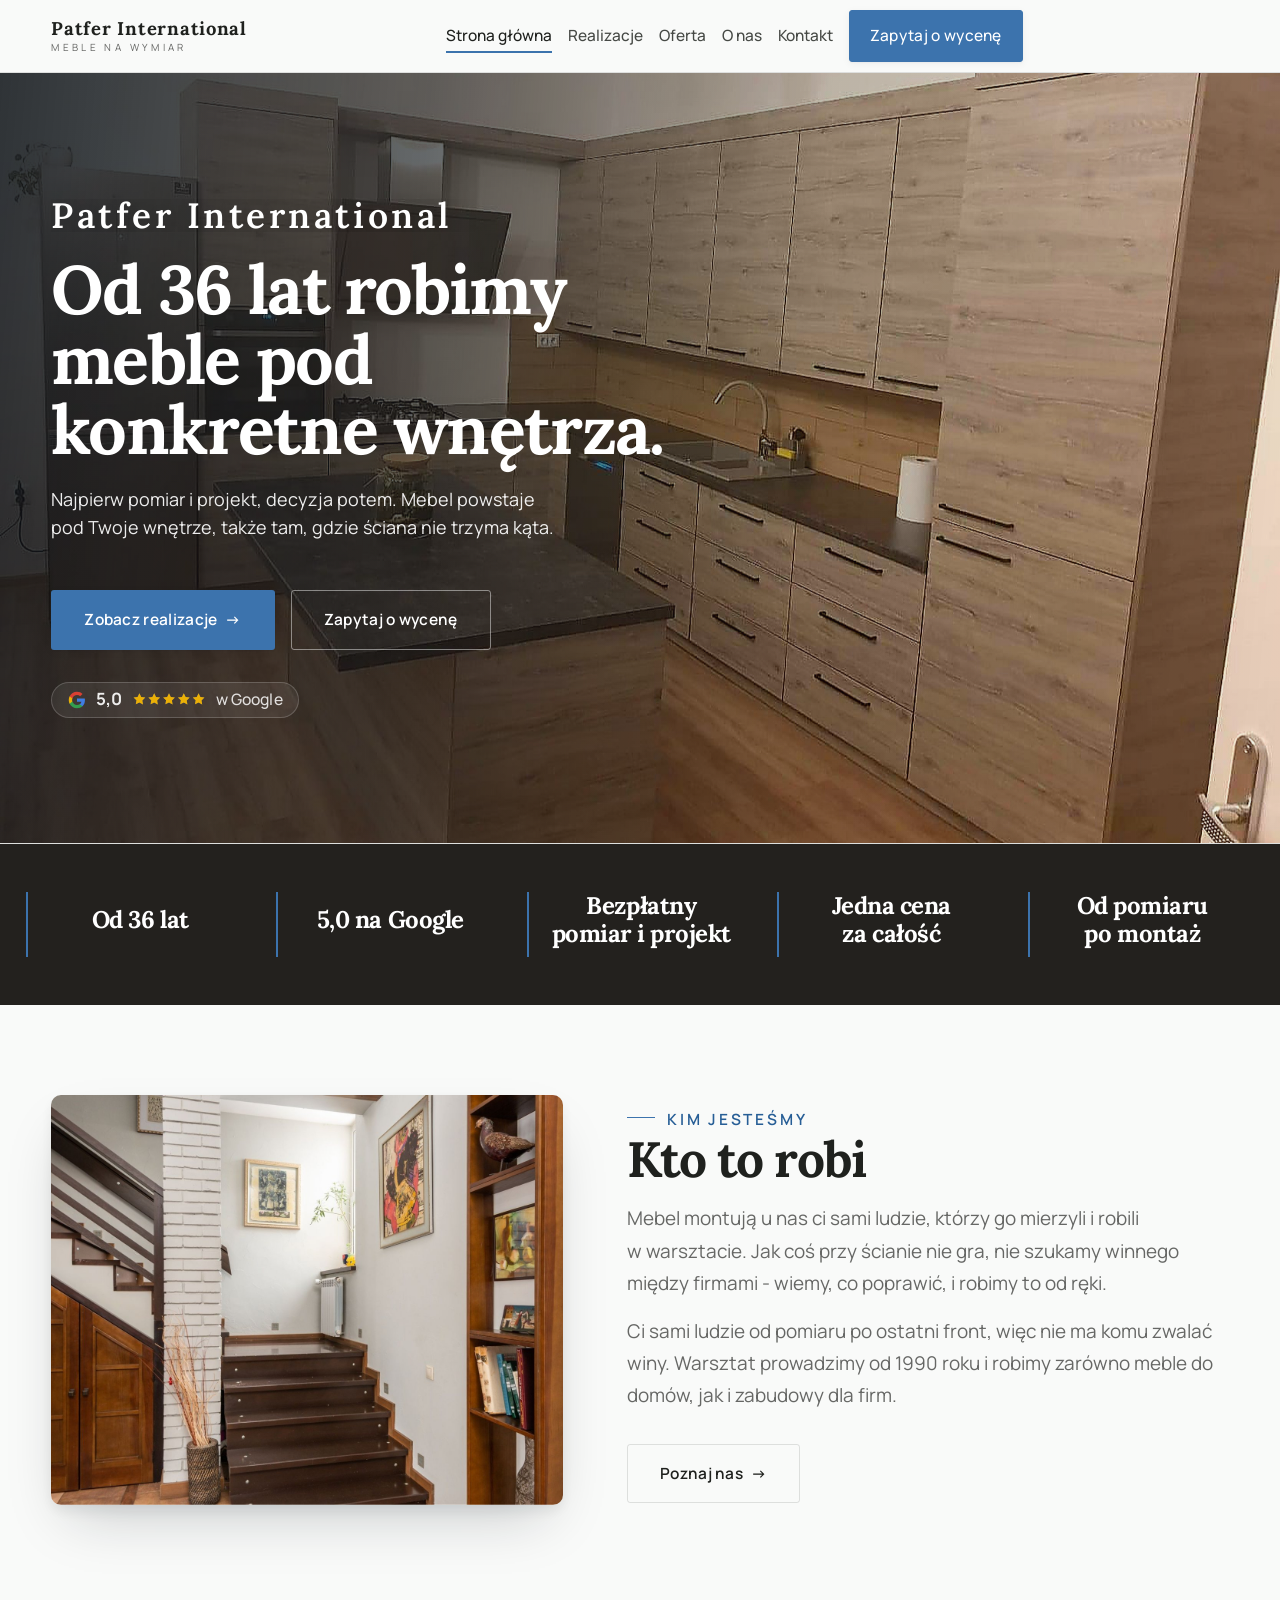
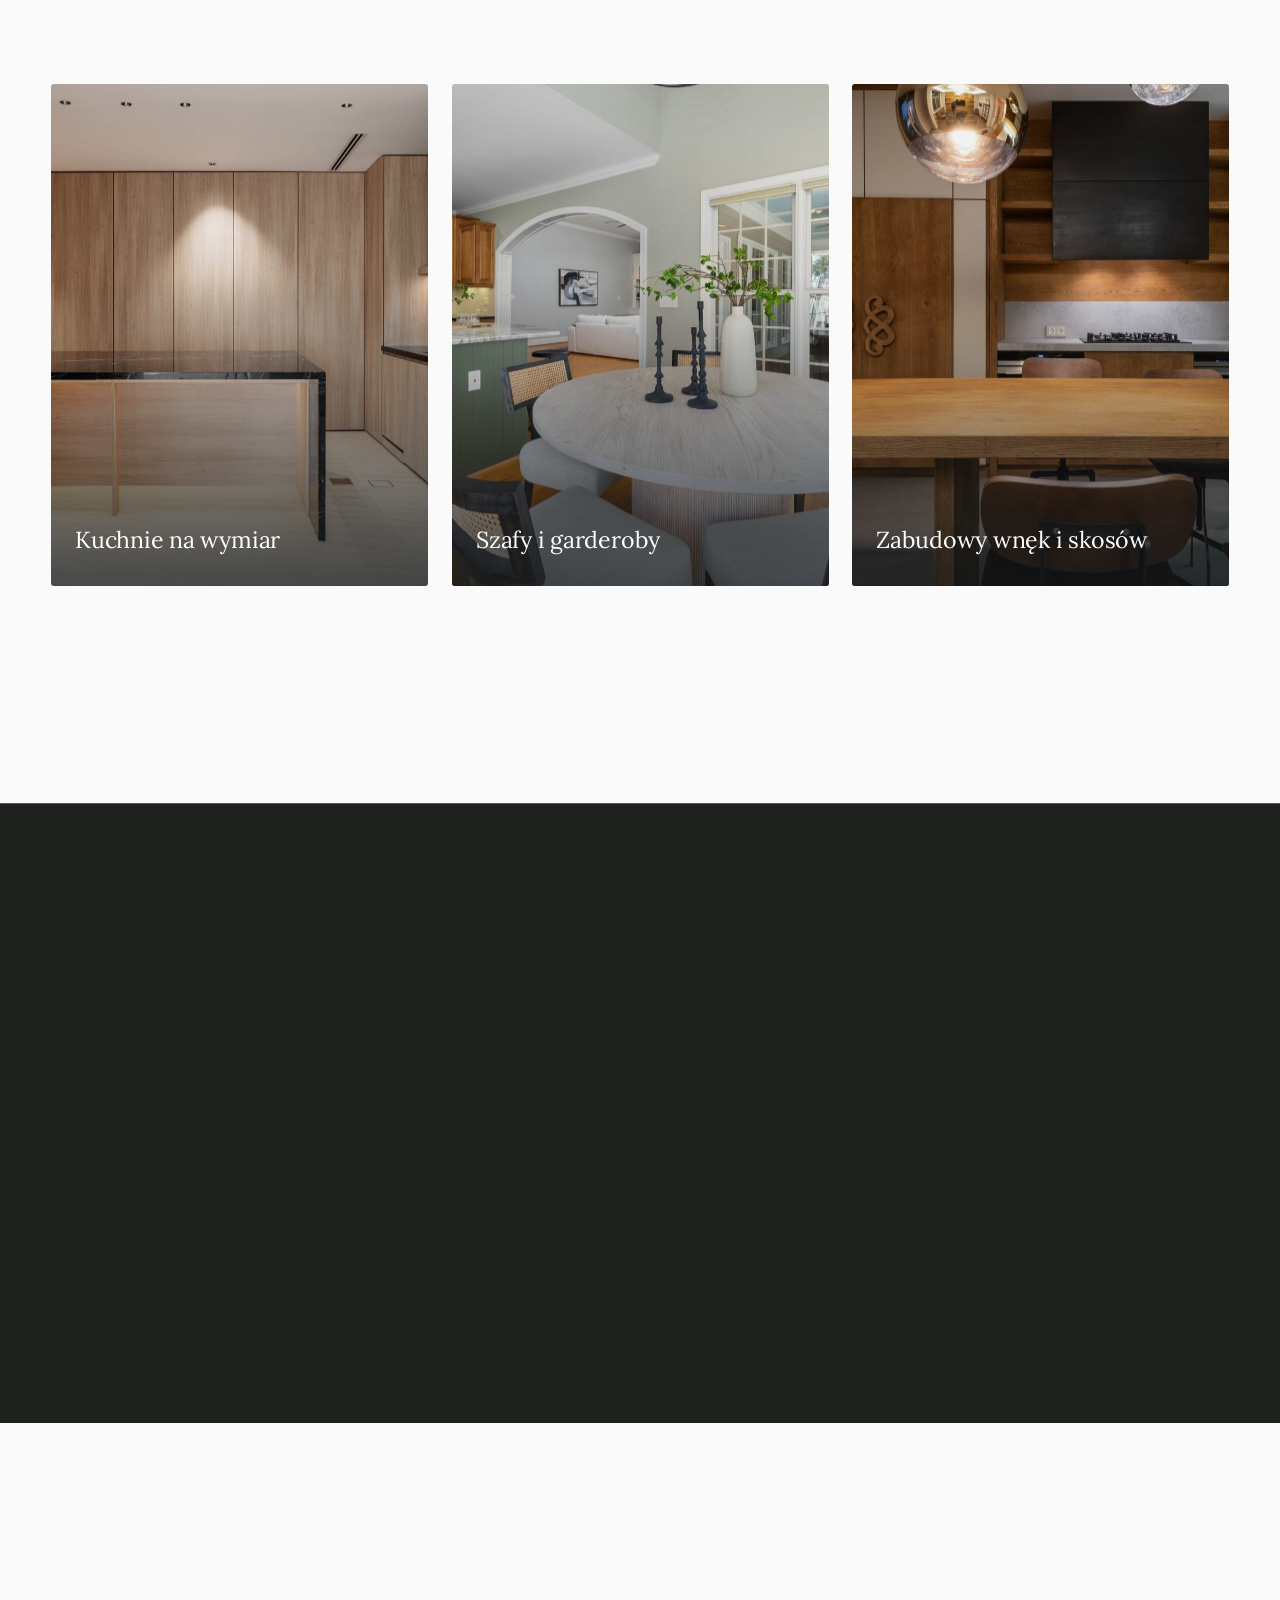
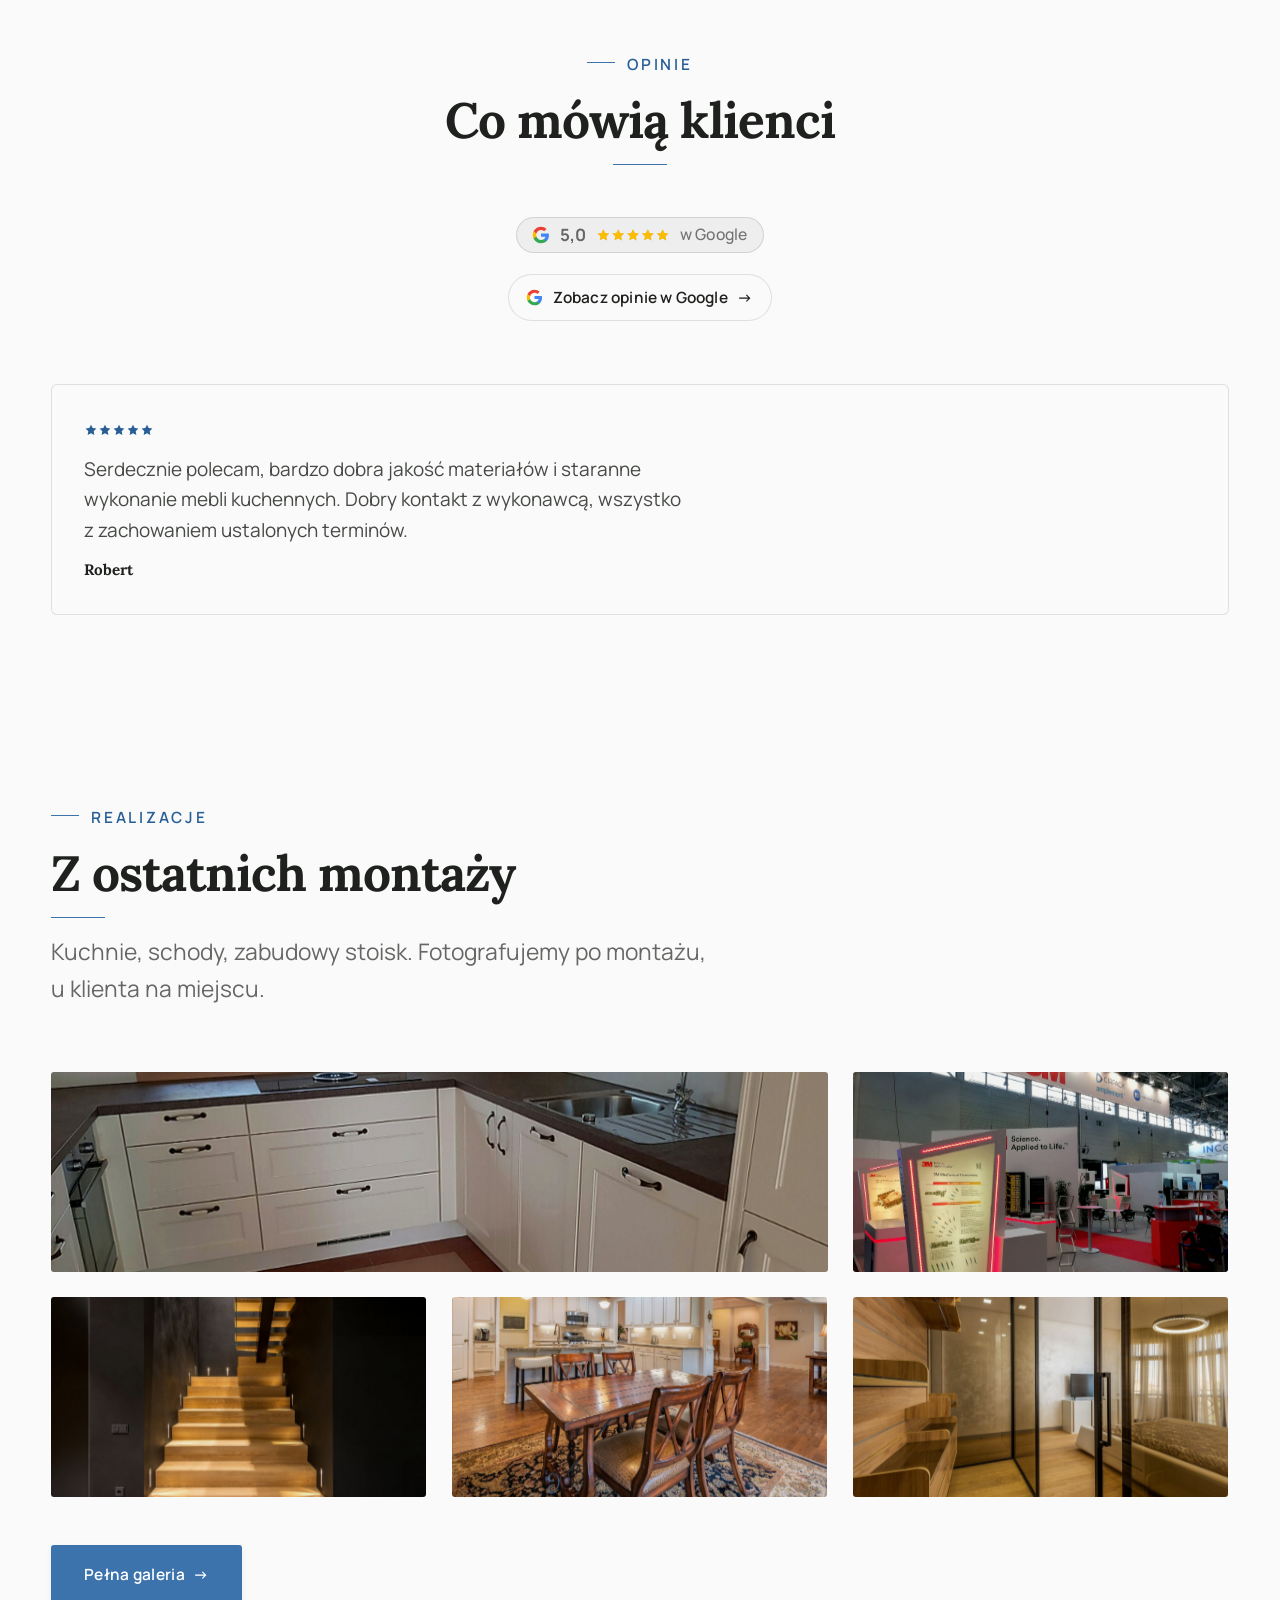
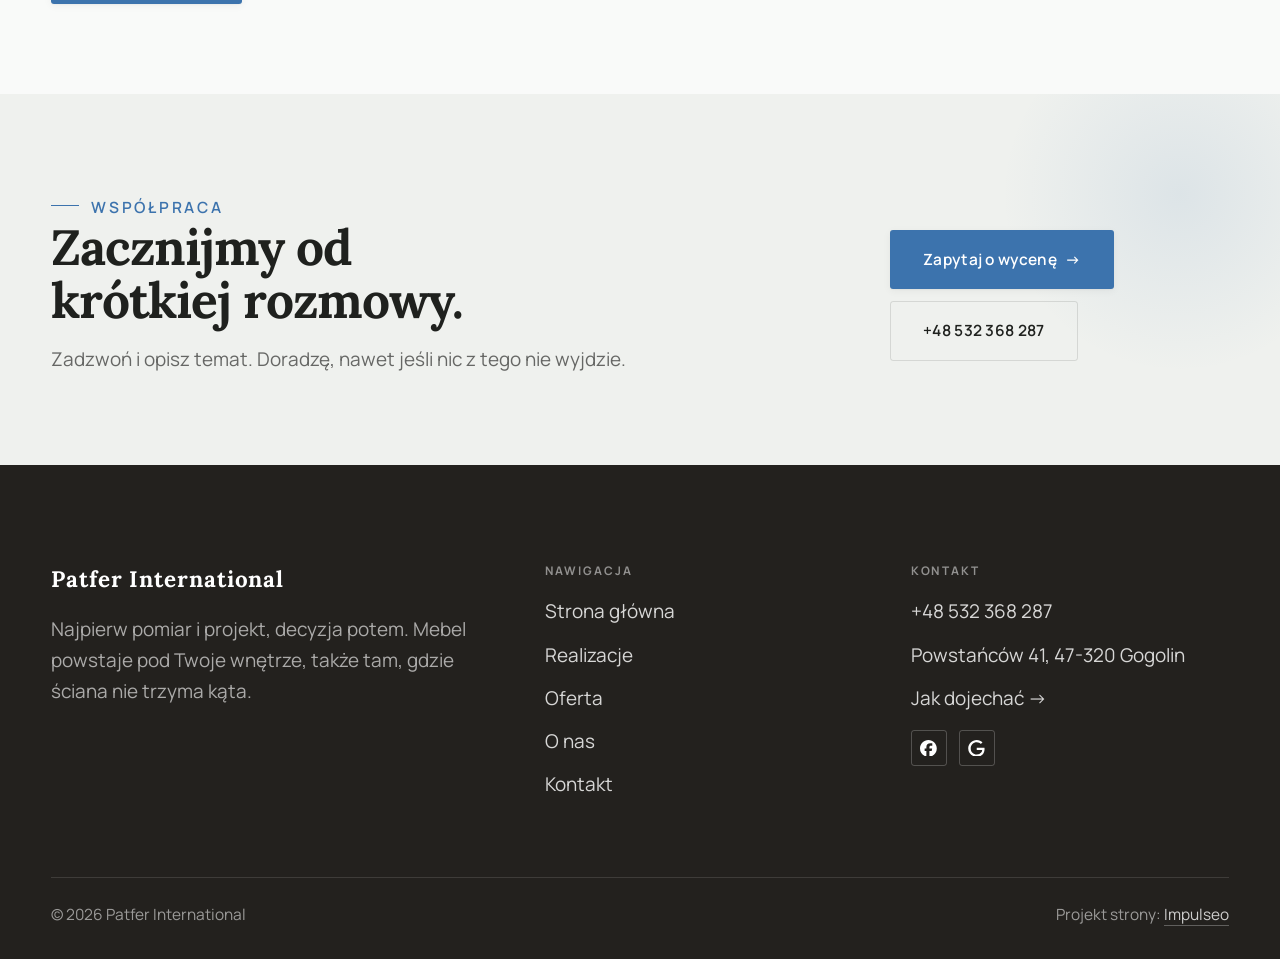
==== index.html @ 22e104a2 "Strona demo: patfer-international-ferdinand-gabrisch" ====
<!DOCTYPE html>
<html lang="pl">
<head>
<meta charset="UTF-8">
<meta name="viewport" content="width=device-width, initial-scale=1.0">
<title>Patfer International - meble na wymiar, kuchnie i szafy</title>
<meta name="description" content="Meble na wymiar w Gogolinie: kuchnie, szafy i zabudowy pod Twoje wnętrze. Bezpłatny pomiar i projekt, jedna cena, montaż z gwarancją. Zadzwoń: +48 532 368 287.">
<link rel="canonical" href="https://kris20032.github.io/patfer-international-ferdinand-gabrisch/">
<meta name="robots" content="noindex, nofollow">
<meta property="og:type" content="website">
<meta property="og:locale" content="pl_PL">
<meta property="og:site_name" content="Patfer International">
<meta property="og:title" content="Patfer International - meble na wymiar, kuchnie i szafy">
<meta property="og:description" content="Meble na wymiar w Gogolinie: kuchnie, szafy i zabudowy pod Twoje wnętrze. Bezpłatny pomiar i projekt, jedna cena, montaż z gwarancją. Zadzwoń: +48 532 368 287.">
<meta property="og:url" content="https://kris20032.github.io/patfer-international-ferdinand-gabrisch/">
<meta property="og:image" content="https://kris20032.github.io/patfer-international-ferdinand-gabrisch/img/og.jpg">
<meta property="og:image:width" content="1200">
<meta property="og:image:height" content="630">
<meta name="twitter:card" content="summary_large_image">
<script type="application/ld+json">{"@context": "https://schema.org", "@type": "HomeAndConstructionBusiness", "name": "Patfer International", "url": "https://kris20032.github.io/patfer-international-ferdinand-gabrisch/", "telephone": "+48532368287", "image": "https://kris20032.github.io/patfer-international-ferdinand-gabrisch/img/og.jpg", "areaServed": "Gogolin", "sameAs": ["https://www.facebook.com/people/Patfer-International/100067556839545/", "https://maps.google.com/?cid=12722104145994869682"]}</script>
<link rel="preconnect" href="https://fonts.googleapis.com">
<link rel="preconnect" href="https://fonts.gstatic.com" crossorigin>
<link href="https://fonts.googleapis.com/css2?family=Lora:wght@500;600;700&family=Manrope:wght@400;500;600&display=swap" rel="stylesheet">
<link rel="stylesheet" href="assets/styles.css?v=0adf2857">
</head>
<body>

<header class="nav">
  <div class="wrap nav-inner">
    <a class="brand" href="index.html"><span class="name">Patfer International</span><span class="sub">Meble na wymiar</span></a>
    <nav class="nav-links">
      <a href="index.html" class="active" aria-current="page">Strona główna</a>
      <a href="realizacje.html">Realizacje</a>
      <a href="oferta.html">Oferta</a>
      <a href="o-nas.html">O nas</a>
      <a href="kontakt.html">Kontakt</a>
      <a href="kontakt.html" class="btn btn-accent">Zapytaj o wycenę</a>
    </nav>
    <button class="nav-toggle" aria-label="Menu"><span></span><span></span><span></span></button>
  </div>
</header>

<main>
<section class="hero-cine">
  <img src="img/hero.jpg" fetchpriority="high" data-rotate="img/g1.jpg|img/g2.jpg" alt="Patfer International - Od 36 lat robimy meble pod konkretne wnętrza. " width="1920" height="1356">
  <div class="wrap">
    <div class="hero-copy">
      <div class="brandmark bm-m"><span class="bm-line"><span>Patfer International</span></span></div>
      <h1>Od 36 lat robimy meble pod konkretne wnętrza. </h1>
      <p class="lead">Najpierw pomiar i projekt, decyzja potem. Mebel powstaje pod Twoje wnętrze, także tam, gdzie ściana nie trzyma kąta.</p>
      <div class="hero-actions">
        <a href="realizacje.html" class="btn btn-accent">Zobacz realizacje <span class="arr">→</span></a>
        <a href="kontakt.html" class="btn btn-ghost btn-on-dark">Zapytaj o wycenę</a>
      </div>
      <div style="margin-top:var(--space-6);color:#fff;font-weight:600;letter-spacing:.02em;opacity:.92"><span class="g-badge"><svg class="gb-ico" viewBox="0 0 24 24" width="18" height="18" aria-hidden="true"><path fill="#4285F4" d="M22.56 12.25c0-.78-.07-1.53-.2-2.25H12v4.26h5.92c-.26 1.37-1.04 2.53-2.21 3.31v2.77h3.57c2.08-1.92 3.28-4.74 3.28-8.09z"/><path fill="#34A853" d="M12 23c2.97 0 5.46-.98 7.28-2.66l-3.57-2.77c-.98.66-2.23 1.06-3.71 1.06-2.86 0-5.29-1.93-6.16-4.53H2.18v2.84C3.99 20.53 7.7 23 12 23z"/><path fill="#FBBC05" d="M5.84 14.09c-.22-.66-.35-1.36-.35-2.09s.13-1.43.35-2.09V7.07H2.18C1.43 8.55 1 10.22 1 12s.43 3.45 1.18 4.93l2.85-2.22.81-.62z"/><path fill="#EA4335" d="M12 5.38c1.62 0 3.06.56 4.21 1.64l3.15-3.15C17.45 2.09 14.97 1 12 1 7.7 1 3.99 3.47 2.18 7.07l3.66 2.84c.87-2.6 3.3-4.53 6.16-4.53z"/></svg><b class="gb-ocena">5,0</b><svg class="gb-stars" viewBox="0 0 90 18" width="74" height="14.8" aria-hidden="true"><g fill="currentColor" opacity=".26"><path transform="translate(0,0)" d="M9 1.6l2.2 4.46 4.92.72-3.56 3.47.84 4.9L9 12.74l-4.4 2.31.84-4.9L1.88 6.68l4.92-.72L9 1.6Z"/><path transform="translate(18,0)" d="M9 1.6l2.2 4.46 4.92.72-3.56 3.47.84 4.9L9 12.74l-4.4 2.31.84-4.9L1.88 6.68l4.92-.72L9 1.6Z"/><path transform="translate(36,0)" d="M9 1.6l2.2 4.46 4.92.72-3.56 3.47.84 4.9L9 12.74l-4.4 2.31.84-4.9L1.88 6.68l4.92-.72L9 1.6Z"/><path transform="translate(54,0)" d="M9 1.6l2.2 4.46 4.92.72-3.56 3.47.84 4.9L9 12.74l-4.4 2.31.84-4.9L1.88 6.68l4.92-.72L9 1.6Z"/><path transform="translate(72,0)" d="M9 1.6l2.2 4.46 4.92.72-3.56 3.47.84 4.9L9 12.74l-4.4 2.31.84-4.9L1.88 6.68l4.92-.72L9 1.6Z"/></g><clipPath id="gs1000"><rect x="0" y="0" width="90.0" height="18"/></clipPath><g fill="#FBBC04" clip-path="url(#gs1000)"><path transform="translate(0,0)" d="M9 1.6l2.2 4.46 4.92.72-3.56 3.47.84 4.9L9 12.74l-4.4 2.31.84-4.9L1.88 6.68l4.92-.72L9 1.6Z"/><path transform="translate(18,0)" d="M9 1.6l2.2 4.46 4.92.72-3.56 3.47.84 4.9L9 12.74l-4.4 2.31.84-4.9L1.88 6.68l4.92-.72L9 1.6Z"/><path transform="translate(36,0)" d="M9 1.6l2.2 4.46 4.92.72-3.56 3.47.84 4.9L9 12.74l-4.4 2.31.84-4.9L1.88 6.68l4.92-.72L9 1.6Z"/><path transform="translate(54,0)" d="M9 1.6l2.2 4.46 4.92.72-3.56 3.47.84 4.9L9 12.74l-4.4 2.31.84-4.9L1.88 6.68l4.92-.72L9 1.6Z"/><path transform="translate(72,0)" d="M9 1.6l2.2 4.46 4.92.72-3.56 3.47.84 4.9L9 12.74l-4.4 2.31.84-4.9L1.88 6.68l4.92-.72L9 1.6Z"/></g></svg><span class="gb-txt">w Google</span></span></div>
    </div>
  </div>
</section>
<section class="strip n-5" style="padding-block:0">
  <div class="wrap">
    <div class="item reveal"><div class="k">Od 36 lat</div><div class="v"></div></div>
    <div class="item reveal"><div class="k">5,0 na Google</div><div class="v"></div></div>
    <div class="item reveal"><div class="k">Bezpłatny pomiar i projekt</div><div class="v"></div></div>
    <div class="item reveal"><div class="k">Jedna cena za całość</div><div class="v"></div></div>
    <div class="item reveal"><div class="k">Od pomiaru po montaż</div><div class="v"></div></div>
  </div>
</section>
<section>
  <div class="wrap split">
    <div class="split-art reveal"><img src="img/g4.jpg" alt="Patfer International - realizacja" loading="lazy" width="1600" height="1068" decoding="async"></div>
    <div class="split-copy reveal">
      <span class="eyebrow">Kim jesteśmy</span>
      <h2>Kto to robi</h2>
      <p class="muted">Mebel montują u nas ci sami ludzie, którzy go mierzyli i robili w warsztacie. Jak coś przy ścianie nie gra, nie szukamy winnego między firmami - wiemy, co poprawić, i robimy to od ręki.</p>
      <p class="muted">Ci sami ludzie od pomiaru po ostatni front, więc nie ma komu zwalać winy. Warsztat prowadzimy od 1990 roku i robimy zarówno meble do domów, jak i zabudowy dla firm.</p>
      <a href="o-nas.html" class="btn btn-ghost">Poznaj nas <span class="arr">→</span></a>
    </div>
  </div>
</section>
<section class="gateways-band">
  <div class="wrap">
    <div class="gateways">
      <a href="oferta.html" class="gateway reveal"><img src="img/g5.jpg" alt="Kuchnie na wymiar" loading="lazy" width="1600" height="1066" decoding="async"><span class="g-ttl">Kuchnie na wymiar</span></a>
      <a href="oferta.html" class="gateway reveal"><img src="img/g6.jpg" alt="Szafy i garderoby" loading="lazy" width="1600" height="1066" decoding="async"><span class="g-ttl">Szafy i garderoby</span></a>
      <a href="oferta.html" class="gateway reveal"><img src="img/g7.jpg" alt="Zabudowy wnęk i skosów" loading="lazy" width="1600" height="1068" decoding="async"><span class="g-ttl">Zabudowy wnęk i skosów</span></a>
    </div>
  </div>
</section>
<section class="stopklatka" aria-hidden="true">
  <div class="stk-bg" style="background-image:url(img/g8.jpg)"></div>
</section>
<section class="opinie">
  <div class="wrap">
    <div class="head center reveal">
      <span class="eyebrow">Opinie</span>
      <h2>Co mówią klienci</h2>
    </div>
    <p class="op-meta reveal"><span class="g-badge"><svg class="gb-ico" viewBox="0 0 24 24" width="18" height="18" aria-hidden="true"><path fill="#4285F4" d="M22.56 12.25c0-.78-.07-1.53-.2-2.25H12v4.26h5.92c-.26 1.37-1.04 2.53-2.21 3.31v2.77h3.57c2.08-1.92 3.28-4.74 3.28-8.09z"/><path fill="#34A853" d="M12 23c2.97 0 5.46-.98 7.28-2.66l-3.57-2.77c-.98.66-2.23 1.06-3.71 1.06-2.86 0-5.29-1.93-6.16-4.53H2.18v2.84C3.99 20.53 7.7 23 12 23z"/><path fill="#FBBC05" d="M5.84 14.09c-.22-.66-.35-1.36-.35-2.09s.13-1.43.35-2.09V7.07H2.18C1.43 8.55 1 10.22 1 12s.43 3.45 1.18 4.93l2.85-2.22.81-.62z"/><path fill="#EA4335" d="M12 5.38c1.62 0 3.06.56 4.21 1.64l3.15-3.15C17.45 2.09 14.97 1 12 1 7.7 1 3.99 3.47 2.18 7.07l3.66 2.84c.87-2.6 3.3-4.53 6.16-4.53z"/></svg><b class="gb-ocena">5,0</b><svg class="gb-stars" viewBox="0 0 90 18" width="74" height="14.8" aria-hidden="true"><g fill="currentColor" opacity=".26"><path transform="translate(0,0)" d="M9 1.6l2.2 4.46 4.92.72-3.56 3.47.84 4.9L9 12.74l-4.4 2.31.84-4.9L1.88 6.68l4.92-.72L9 1.6Z"/><path transform="translate(18,0)" d="M9 1.6l2.2 4.46 4.92.72-3.56 3.47.84 4.9L9 12.74l-4.4 2.31.84-4.9L1.88 6.68l4.92-.72L9 1.6Z"/><path transform="translate(36,0)" d="M9 1.6l2.2 4.46 4.92.72-3.56 3.47.84 4.9L9 12.74l-4.4 2.31.84-4.9L1.88 6.68l4.92-.72L9 1.6Z"/><path transform="translate(54,0)" d="M9 1.6l2.2 4.46 4.92.72-3.56 3.47.84 4.9L9 12.74l-4.4 2.31.84-4.9L1.88 6.68l4.92-.72L9 1.6Z"/><path transform="translate(72,0)" d="M9 1.6l2.2 4.46 4.92.72-3.56 3.47.84 4.9L9 12.74l-4.4 2.31.84-4.9L1.88 6.68l4.92-.72L9 1.6Z"/></g><clipPath id="gs1000"><rect x="0" y="0" width="90.0" height="18"/></clipPath><g fill="#FBBC04" clip-path="url(#gs1000)"><path transform="translate(0,0)" d="M9 1.6l2.2 4.46 4.92.72-3.56 3.47.84 4.9L9 12.74l-4.4 2.31.84-4.9L1.88 6.68l4.92-.72L9 1.6Z"/><path transform="translate(18,0)" d="M9 1.6l2.2 4.46 4.92.72-3.56 3.47.84 4.9L9 12.74l-4.4 2.31.84-4.9L1.88 6.68l4.92-.72L9 1.6Z"/><path transform="translate(36,0)" d="M9 1.6l2.2 4.46 4.92.72-3.56 3.47.84 4.9L9 12.74l-4.4 2.31.84-4.9L1.88 6.68l4.92-.72L9 1.6Z"/><path transform="translate(54,0)" d="M9 1.6l2.2 4.46 4.92.72-3.56 3.47.84 4.9L9 12.74l-4.4 2.31.84-4.9L1.88 6.68l4.92-.72L9 1.6Z"/><path transform="translate(72,0)" d="M9 1.6l2.2 4.46 4.92.72-3.56 3.47.84 4.9L9 12.74l-4.4 2.31.84-4.9L1.88 6.68l4.92-.72L9 1.6Z"/></g></svg><span class="gb-txt">w Google</span></span></p>
    <p class="op-meta reveal"><a class="op-google" href="https://maps.google.com/?cid=12722104145994869682" target="_blank" rel="noopener"><svg class="op-g-ico" viewBox="0 0 24 24" width="17" height="17" aria-hidden="true"><path fill="#4285F4" d="M22.56 12.25c0-.78-.07-1.53-.2-2.25H12v4.26h5.92c-.26 1.37-1.04 2.53-2.21 3.31v2.77h3.57c2.08-1.92 3.28-4.74 3.28-8.09z"/><path fill="#34A853" d="M12 23c2.97 0 5.46-.98 7.28-2.66l-3.57-2.77c-.98.66-2.23 1.06-3.71 1.06-2.86 0-5.29-1.93-6.16-4.53H2.18v2.84C3.99 20.53 7.7 23 12 23z"/><path fill="#FBBC05" d="M5.84 14.09c-.22-.66-.35-1.36-.35-2.09s.13-1.43.35-2.09V7.07H2.18C1.43 8.55 1 10.22 1 12s.43 3.45 1.18 4.93l2.85-2.22.81-.62z"/><path fill="#EA4335" d="M12 5.38c1.62 0 3.06.56 4.21 1.64l3.15-3.15C17.45 2.09 14.97 1 12 1 7.7 1 3.99 3.47 2.18 7.07l3.66 2.84c.87-2.6 3.3-4.53 6.16-4.53z"/></svg><span>Zobacz opinie w Google</span><span class="arr">→</span></a></p>
    <div class="opinie-grid">
      <figure class="op-card reveal"><span class="op-star"><svg class="ico-star" width="14" height="14" viewBox="0 0 24 24" style="vertical-align:-2px" aria-hidden="true"><path d="M12 2.8l2.85 5.8 6.4.93-4.63 4.5 1.1 6.37L12 17.4l-5.72 3 1.1-6.37-4.63-4.5 6.4-.93L12 2.8Z" fill="currentColor"/></svg><svg class="ico-star" width="14" height="14" viewBox="0 0 24 24" style="vertical-align:-2px" aria-hidden="true"><path d="M12 2.8l2.85 5.8 6.4.93-4.63 4.5 1.1 6.37L12 17.4l-5.72 3 1.1-6.37-4.63-4.5 6.4-.93L12 2.8Z" fill="currentColor"/></svg><svg class="ico-star" width="14" height="14" viewBox="0 0 24 24" style="vertical-align:-2px" aria-hidden="true"><path d="M12 2.8l2.85 5.8 6.4.93-4.63 4.5 1.1 6.37L12 17.4l-5.72 3 1.1-6.37-4.63-4.5 6.4-.93L12 2.8Z" fill="currentColor"/></svg><svg class="ico-star" width="14" height="14" viewBox="0 0 24 24" style="vertical-align:-2px" aria-hidden="true"><path d="M12 2.8l2.85 5.8 6.4.93-4.63 4.5 1.1 6.37L12 17.4l-5.72 3 1.1-6.37-4.63-4.5 6.4-.93L12 2.8Z" fill="currentColor"/></svg><svg class="ico-star" width="14" height="14" viewBox="0 0 24 24" style="vertical-align:-2px" aria-hidden="true"><path d="M12 2.8l2.85 5.8 6.4.93-4.63 4.5 1.1 6.37L12 17.4l-5.72 3 1.1-6.37-4.63-4.5 6.4-.93L12 2.8Z" fill="currentColor"/></svg></span><blockquote>Serdecznie polecam, bardzo dobra jakość materiałów i staranne wykonanie mebli kuchennych. Dobry kontakt z wykonawcą, wszystko z zachowaniem ustalonych terminów.</blockquote><span class="op-autor">Robert</span></figure>
    </div>
  </div>
</section>
<section>
  <div class="wrap">
    <div class="head reveal">
      <span class="eyebrow">Realizacje</span>
      <h2>Z ostatnich montaży</h2>
      <p>Kuchnie, schody, zabudowy stoisk. Fotografujemy po montażu, u klienta na miejscu.</p>
    </div>
    <div class="gallery">
      <div class="tile t-two3 reveal"><img src="img/g3.jpg" alt="Patfer International" loading="lazy" width="1560" height="769" decoding="async"></div>
      <div class="tile t-third reveal"><img src="img/about.jpg" alt="Patfer International" loading="lazy" width="2000" height="1500" decoding="async"></div>
      <div class="tile t-third reveal"><img src="img/g9.jpg" alt="Patfer International" loading="lazy" width="1600" height="1068" decoding="async"></div>
      <div class="tile t-third reveal"><img src="img/g10.jpg" alt="Patfer International" loading="lazy" width="1600" height="1066" decoding="async"></div>
      <div class="tile t-third reveal"><img src="img/g11.jpg" alt="Patfer International" loading="lazy" width="1600" height="1068" decoding="async"></div>
    </div>
    <div style="margin-top:var(--space-7)" class="reveal"><a href="realizacje.html" class="btn btn-accent">Pełna galeria <span class="arr">→</span></a></div>
  </div>
</section>
<section class="cta">
  <div class="wrap">
    <div class="reveal">
      <span class="eyebrow">Współpraca</span>
      <h2>Zacznijmy od krótkiej rozmowy.</h2>
      <p>Zadzwoń i opisz temat. Doradzę, nawet jeśli nic z tego nie wyjdzie.</p>
    </div>
    <div class="cta-actions reveal">
      <a href="kontakt.html" class="btn btn-light">Zapytaj o wycenę <span class="arr">→</span></a>
      <a href="tel:+48532368287" class="btn btn-ghost btn-ghost-cta">+48 532 368 287</a>
    </div>
  </div>
</section>
</main>

<footer>
  <div class="wrap">
    <div class="foot-grid">
      <div class="foot-brand">
        <div class="name">Patfer International</div>
        <p>Najpierw pomiar i projekt, decyzja potem. Mebel powstaje pod Twoje wnętrze, także tam, gdzie ściana nie trzyma kąta.</p>
      </div>
      <div class="foot-col">
        <h4>Nawigacja</h4>
        <a href="index.html">Strona główna</a>
        <a href="realizacje.html">Realizacje</a>
        <a href="oferta.html">Oferta</a>
        <a href="o-nas.html">O nas</a>
        <a href="kontakt.html">Kontakt</a>
      </div>
      <div class="foot-col">
        <h4>Kontakt</h4>
        <a href="tel:+48532368287">+48 532 368 287</a>
        <p>Powstańców 41, 47-320 Gogolin</p>
        <a href="https://maps.google.com/?cid=12722104145994869682" target="_blank" rel="noopener">Jak dojechać →</a>
      <div class="foot-soc">
        <a class="soc" href="https://www.facebook.com/people/Patfer-International/100067556839545/" target="_blank" rel="noopener" aria-label="Facebook - Patfer International"><svg viewBox="0 0 24 24" aria-hidden="true" focusable="false"><path d="M9.101 23.691v-7.98H6.627v-3.667h2.474v-1.58c0-4.085 1.848-5.978 5.858-5.978.401 0 .955.042 1.468.103a8.68 8.68 0 0 1 1.141.195v3.325a8.623 8.623 0 0 0-.653-.036 26.805 26.805 0 0 0-.733-.009c-.707 0-1.259.096-1.675.309a1.686 1.686 0 0 0-.679.622c-.258.42-.374.995-.374 1.752v1.297h3.919l-.386 2.103-.287 1.564h-3.246v8.245C19.396 23.238 24 18.179 24 12.044c0-6.627-5.373-12-12-12s-12 5.373-12 12c0 5.628 3.874 10.35 9.101 11.647Z" fill="currentColor"/></svg></a>
        <a class="soc" href="https://maps.google.com/?cid=12722104145994869682" target="_blank" rel="noopener" aria-label="Google - Patfer International"><svg viewBox="0 0 24 24" aria-hidden="true" focusable="false"><path d="M12.48 10.92v3.28h7.84c-.24 1.84-.853 3.187-1.787 4.133-1.147 1.147-2.933 2.4-6.053 2.4-4.827 0-8.6-3.893-8.6-8.72s3.773-8.72 8.6-8.72c2.6 0 4.507 1.027 5.907 2.347l2.307-2.307C18.747 1.44 16.133 0 12.48 0 5.867 0 .307 5.387.307 12s5.56 12 12.173 12c3.573 0 6.267-1.173 8.373-3.36 2.16-2.16 2.84-5.213 2.84-7.667 0-.76-.053-1.467-.173-2.053H12.48z" fill="currentColor"/></svg></a>
      </div>
      </div>
    </div>
    <div class="foot-bot">
      <span>© 2026 Patfer International</span>
      <span>Projekt strony: <a class="foot-credit" href="https://impulseo.pl" target="_blank" rel="noopener">Impulseo</a></span>
    </div>
  </div>
</footer>
<div class="sticky-reserve"><a class="sr-book" href="kontakt.html">Zapytaj o wycenę</a><a class="sr-call" href="tel:+48532368287" aria-label="Zadzwoń"><svg class="ico-tel" width="16" height="16" viewBox="0 0 24 24" fill="none" aria-hidden="true"><path d="M6.6 10.8a15.5 15.5 0 0 0 6.6 6.6l2.2-2.2a1 1 0 0 1 1-.24 11.4 11.4 0 0 0 3.6.58 1 1 0 0 1 1 1V20a1 1 0 0 1-1 1A17 17 0 0 1 3 4a1 1 0 0 1 1-1h3.5a1 1 0 0 1 1 1c0 1.25.2 2.46.58 3.6a1 1 0 0 1-.25 1l-2.23 2.2Z" fill="currentColor"/></svg></a></div>
<div class="demo-wazne" data-do="2026-09-15" data-cykl="3" hidden><svg class="dw-ico" width="13" height="13" viewBox="0 0 24 24" fill="none" aria-hidden="true"><circle cx="12" cy="12" r="8.6" stroke="currentColor" stroke-width="1.8"/><path d="M12 7.2V12l3.3 2" stroke="currentColor" stroke-width="1.8" stroke-linecap="round"/></svg><span class="dw-txt"></span></div>

<script src="assets/main.js"></script>
</body>
</html>
---- assets/styles.css ----
/* ============================================================
   STOLBASZ — premium, architektoniczny B2B fit-out
   Jasna paleta, zero brązu. System wg premium-web-craft.
   Projekt strony: Impulseo (impulseo.pl)
   ============================================================ */

:root{
  /* PALETA — jasna, architektoniczna, chłodna */
  --paper:#F3F1EC;          /* główne tło */
  --paper-2:#E6E3DB;        /* sekcje alternatywne (chłodny jasny szary) */
  --paper-3:#E6E3DB;        /* delikatne wypełnienia */
  --ink:#23211E;            /* tekst główny — chłodny grafit */
  --ink-soft:#43403A;       /* nagłówki drugorzędne */
  --muted:#87837A;          /* tekst poboczny */
  --line:rgba(35,33,30,.12);/* hairline */
  --accent:#8A6B3C;         /* stonowany petrol-slate — jedyny akcent */
  --accent-d:#6E5430;
  --accent-soft:rgba(138,107,60,.10);
  --dark:#23211E;           /* sekcje ciemne (stopka/CTA) */

  /* HOVER ZDJĘĆ — JEDEN standard dla całego silnika (decyzja K. 04.08.2026, artefakt z wariantami).
     AKTUALNE (K.+Szymon 09.08.2026, wybór z artefaktu 6 wariantów): zoom 1.05 przy 1.4s -
     przy tak długim czasie mocniejszy kadr NIE skacze, tylko „oddycha". Poprzedni standard
     (1.02 / .55s z 04.08) odbierany jako dynamiczny i szybki.
     Spoczynek lekko przygaszony, ale TYLKO tam, gdzie jest mysz (@media hover:hover) —
     na telefonie zdjęcia zostają w pełnej jasności. */
  --img-zoom:1.05;                   /* K.+Szymon 09.08: wariant F z artefaktu porównawczego */
  --img-rest:brightness(.95) saturate(.99);
  --img-hot:brightness(1.06) saturate(1.05);
  --img-dur:1.4s;                    /* K.+Szymon 09.08 (wariant F): powoli = elegancko */
  --img-ease:cubic-bezier(.16,.84,.44,1);  /* miękki ogon, efekt „oddychania" */

  /* ODSTĘPY — skala 4/8 */
  --space-1:4px; --space-2:8px; --space-3:12px; --space-4:16px; --space-5:24px;
  --space-6:32px; --space-7:48px; --space-8:64px; --space-9:96px; --space-10:128px;

  /* TYPOGRAFIA — fluid clamp() (skala podbita 16.07.2026: większe, czytelniejsze litery — uwaga Adama) */
  --text-sm:clamp(.9rem,.87rem + .12vw,1rem);
  --text-base:clamp(1.08rem,1.04rem + .18vw,1.2rem);
  --text-lg:clamp(1.24rem,1.15rem + .34vw,1.44rem);
  --text-h3:clamp(1.34rem,1.22rem + .55vw,1.66rem);
  --text-h2:clamp(2.1rem,1.66rem + 2.1vw,3.1rem);
  --text-h1:clamp(2.9rem,2.1rem + 4vw,5.1rem);

  /* PROMIENIE — architektoniczne, raczej ostre */
  --r-sm:3px; --r-md:6px; --r-lg:10px;

  /* RUCH */
  --ease:cubic-bezier(.25,.46,.45,.94); --dur:.24s;

  /* CIENIE — miękkie, warstwowe */
  --sh-sm:0 1px 2px rgba(16,24,32,.04), 0 2px 8px rgba(16,24,32,.05);
  --sh-md:0 2px 6px rgba(16,24,32,.05), 0 12px 28px -8px rgba(16,24,32,.12);
  --sh-lg:0 6px 14px rgba(16,24,32,.07), 0 26px 56px -18px rgba(16,24,32,.22);

  --hairline:1px solid var(--line);

  --font-display:'Lora',serif;
  --font-body:'Manrope',sans-serif;
}

*{box-sizing:border-box;margin:0;padding:0}
html{scroll-behavior:smooth}
body{
  font-family:var(--font-body);
  font-size:var(--text-base);
  line-height:1.65;
  color:var(--ink);
  background:var(--paper);
  -webkit-font-smoothing:antialiased;
  text-rendering:optimizeLegibility;
}
img{max-width:100%;height:auto;display:block}  /* height:auto = width/height z atrybutów trzyma proporcje (TOP#12) */
a{color:inherit;text-decoration:none}

.wrap{width:min(92%,1180px);margin-inline:auto}
section{padding-block:clamp(52px,6.5vw,96px)}

h1,h2,h3{font-family:var(--font-display);font-weight:700;line-height:1.08;letter-spacing:-.02em;color:var(--ink)}
h1{font-size:var(--text-h1);letter-spacing:-.035em}
h2{font-size:var(--text-h2);letter-spacing:-.025em}
h3{font-size:var(--text-h3)}
/* MIARA — długość wiersza. WCAG 2.2 SC 1.4.8: max 80 znaków; Butterick: 45–90.
   68ch daje realnie 72–78 znaków polskiego tekstu, czyli z zapasem pod granicą.
   Wcześniej limit miał TYLKO <p> — <li>, <blockquote> i <dd> nie miały żadnego,
   i to jedyny powód, dla którego 23 bloki na dwóch oddanych stronach jadą po
   83–106 znaków w wierszu (pomiar 07.08.2026, bramka `miara`).
   ⚠️ Listy i definicje ograniczamy TYLKO bez klasy: `ul`/`ol` z klasą to u nas
   układ (siatki kafli, menu), a nie tekst ciągły — tam miarę wyznacza układ. */
/* 60ch, nie 68ch (K. 10.08): po zmianie fontów na węższe kroje (DM Sans i spółka)
   w 68ch mieściło się ~90 znaków - bramka pikselowa słusznie zgłaszała przekroczenie
   granicy 80. Pomiar na żywej przeglądarce: 60ch = 90 znaków, 53ch = ~78 znaków, czyli normę WCAG 1.4.8. */
:root{ --miara:53ch }
p{max-width:min(100%,var(--miara))}
blockquote,
ul:not([class])>li, ol:not([class])>li,
dl:not([class])>dd{max-width:min(100%,var(--miara))}

/* ⚠️ Świadomie BEZ wyjątku `.tile p,.card p,.svc p{max-width:none}`, choć nasuwa się sam:
   te akapity BYŁY już ograniczone (stare `p{max-width:65ch}`), więc „wyjątek" nie odblokowałby
   niczego nowego — tylko ROZLUŹNIŁ stan sprzed zmiany na wszystkich demach naraz.
   `figcaption` żadna z reguł wyżej nie dotyczy, więc też nie potrzebuje zwolnienia. */

/* ŁAMANIE. `balance` wyrównuje długości wierszy w nagłówku, `pretty` pilnuje ostatniego
   wiersza akapitu, żeby nie został w nim jeden wyraz. Obsługiwane od Chrome 117 /
   Safari 17.5; starsze przeglądarki po prostu ignorują tę własność.
   `text-wrap:pretty` nie występowało dotąd ANI RAZ w silniku ani w repo klientów. */
h1,h2,h3,.lead,.lede{text-wrap:balance}
p,li,blockquote,dd{text-wrap:pretty}

.eyebrow{
  font-family:var(--font-body);
  font-size:var(--text-sm);
  font-weight:600;
  letter-spacing:.18em;
  text-transform:uppercase;
  color:var(--accent);
  display:inline-flex;align-items:center;gap:var(--space-3);
}
/* flex:none + margin-top = kreska trzyma się PIERWSZEJ linii. Wcześniej align-items:center
   centrowało ją względem całego bloku i przy zawinięciu (długi kicker typu
   „…WNĘTRZ · LESZNO · OD 2019") druga linia lądowała z brzydkim wcięciem. */
.eyebrow{align-items:flex-start}
.eyebrow>*,.eyebrow{text-wrap:balance}   /* dlugi kicker lamal sie na sierote typu samo „2019" w drugiej linii */
.eyebrow::before{content:"";width:28px;height:1px;background:var(--accent);display:inline-block;flex:none;margin-top:.62em}

.muted{color:var(--muted)}
.lead{font-size:var(--text-lg);line-height:1.55;color:var(--ink-soft);max-width:50ch}

/* ---------- BUTTONS ---------- */
.btn{
  display:inline-flex;align-items:center;gap:var(--space-2);
  font-weight:600;font-size:var(--text-sm);letter-spacing:.02em;
  padding:var(--space-4) var(--space-6);
  border-radius:var(--r-sm);
  transition:transform var(--dur) var(--ease),box-shadow var(--dur) var(--ease),background var(--dur) var(--ease);
  cursor:pointer;border:1px solid transparent;
}
.btn-accent{background:var(--accent);color:#fff;box-shadow:var(--sh-sm)}
.btn-accent:hover{background:var(--accent-d);transform:translateY(-2px);box-shadow:var(--sh-md)}
.btn-accent:active{transform:translateY(0);box-shadow:var(--sh-sm)}
.btn-ghost{background:transparent;color:var(--ink);border-color:var(--line)}
.btn-ghost:hover{border-color:var(--accent);color:var(--accent);transform:translateY(-2px)}
.btn-light{background:#fff;color:var(--ink);box-shadow:var(--sh-sm)}
.btn-light:hover{transform:translateY(-2px);box-shadow:var(--sh-md)}
.btn .arr{transition:transform var(--dur) var(--ease)}
.btn:hover .arr{transform:translateX(4px)}

/* ---------- NAV ---------- */
.nav{
  position:sticky;top:0;z-index:50;
  background:color-mix(in srgb,var(--paper) 88%,transparent);
  backdrop-filter:saturate(140%) blur(10px);
  border-bottom:var(--hairline);
}
.nav-inner{display:flex;align-items:center;justify-content:space-between;gap:var(--space-5);height:72px}
/* ANTY-NACHODZENIE (K. 05.08.2026): długa nazwa firmy + przycisk z pełnym numerem nie mieściły się w pasku
   i flex ściskał linki PONIŻEJ ich treści - "Kontakt" wchodził na ramkę "Zadzwoń +48 ...". Teraz ustępuje
   nazwa marki (skrót wielokropkiem), a menu i przycisk nigdy się nie kurczą ani nie zachodzą na siebie. */
.brand{display:flex;flex-direction:column;line-height:1;min-width:0;flex:0 1 auto}
.brand .name{font-family:var(--font-display);font-weight:800;font-size:1.35rem;letter-spacing:.04em;white-space:nowrap;overflow:hidden;text-overflow:ellipsis}
.brand .sub{font-size:.62rem;letter-spacing:.34em;text-transform:uppercase;color:var(--muted);margin-top:5px;white-space:nowrap;overflow:hidden;text-overflow:ellipsis}
.nav-links{display:flex;align-items:center;gap:var(--space-6);flex:0 0 auto}
.nav-links a{font-size:var(--text-sm);font-weight:500;color:var(--ink-soft);position:relative;padding-block:4px;white-space:nowrap;transition:color var(--dur) var(--ease)}
.nav-links a::after{content:"";position:absolute;left:0;bottom:0;width:0;height:1.5px;background:var(--accent);transition:width var(--dur) var(--ease)}
.nav-links a:hover,.nav-links a.active{color:var(--ink)}
.nav-links a:hover::after,.nav-links a.active::after{width:100%}
.nav-links .btn{padding:var(--space-2) var(--space-5)}
/* przyciski w nav: właściwy kolor (przebij .nav-links a) + bez podkreślenia */
.nav-links a.btn-accent{color:#fff}
.nav-links a.btn-ghost,.nav-links a.btn-light{color:var(--ink)}
/* CTA w pasku: NIE podkreślenie spod linków menu, ale ten sam przelatujący błysk,
   co na wszystkich innych przyciskach (zgłoszenie K. 13.08.2026 - „na hero jest efekt
   światła przechodzącego przez przycisk, na navbarze go nie ma, a mają być identyczne").
   Reguła `.nav-links a::after` jest silniejsza od `.btn::after`, więc trzeba jej
   geometrię wyzerować i wpisać połysk z nazwy - samo `display:none` gasiło efekt. */
.nav-links a.btn::after{
  display:block;content:"";position:absolute;inset:0;z-index:-1;pointer-events:none;
  width:auto;height:auto;border-radius:inherit;   /* kasuje geometrię podkreślenia (width:0;height:1.5px) */
  background:linear-gradient(100deg,transparent 32%,rgba(255,255,255,.20) 50%,transparent 68%);
  translate:-120% 0}
@media (prefers-reduced-motion:no-preference){
  .nav-links a.btn:hover::after{translate:120% 0;transition:translate .75s var(--mt-ease,cubic-bezier(.16,.84,.44,1))}
}
.nav-toggle{display:none;background:none;border:none;cursor:pointer;flex-direction:column;gap:5px;padding:8px}
.nav-toggle span{width:24px;height:2px;background:var(--ink);transition:var(--dur)}
/* Ciasny zakres MIĘDZY menu mobilnym a pełnym pulpitem: zbijamy odstępy i nazwę marki,
   żeby wszystko zmieściło się naturalnie, zanim w ogóle dojdzie do skracania wielokropkiem. */
@media(max-width:1280px) and (min-width:921px){
  .nav-links{gap:var(--space-4)}
  .nav-links .btn{padding:var(--space-2) var(--space-4)}
  .brand .name{font-size:1.15rem}
}

/* ---------- HERO (split) ---------- */
.hero{position:relative;overflow:hidden;border-bottom:var(--hairline)}
.hero-grid{display:grid;grid-template-columns:1.05fr .95fr;gap:clamp(24px,4vw,60px);align-items:center;
  padding-block:clamp(36px,4.5vw,64px)}
.hero-copy .eyebrow{margin-bottom:var(--space-5)}
.hero-copy h1{margin-bottom:var(--space-5)}
.hero-copy .lead{margin-bottom:var(--space-7)}
.hero-actions{display:flex;flex-wrap:wrap;gap:var(--space-4)}
.hero-art{position:relative;aspect-ratio:4/3;border-radius:var(--r-lg);overflow:hidden;box-shadow:var(--sh-lg)}
.hero-art img{width:100%;height:100%;object-fit:cover}
.hero-art::after{content:"";position:absolute;inset:0;background:linear-gradient(180deg,transparent 55%,rgba(18,24,28,.28))}
.hero-badge{position:absolute;left:var(--space-5);bottom:var(--space-5);z-index:2;
  background:rgba(252,252,251,.94);backdrop-filter:blur(4px);
  border-radius:var(--r-md);padding:var(--space-4) var(--space-5);box-shadow:var(--sh-md);max-width:78%}
.hero-badge strong{display:block;font-family:var(--font-display);font-size:1rem;letter-spacing:-.01em}
.hero-badge span{font-size:var(--text-sm);color:var(--muted)}

/* ---------- HERO duży / kinowy (strona główna) ---------- */
.hero-cine{position:relative;min-height:clamp(560px,82vh,840px);min-height:clamp(560px,82svh,840px);display:flex;align-items:center;overflow:hidden;border-bottom:var(--hairline)}
.hero-cine>img{position:absolute;inset:0;width:100%;height:100%;object-fit:cover;z-index:0}
.hero-cine::after{content:"";position:absolute;inset:0;z-index:1;
  background:linear-gradient(95deg,rgba(13,18,23,.86) 0%,rgba(13,18,23,.64) 32%,rgba(13,18,23,.24) 62%,rgba(13,18,23,.04) 100%)}
.hero-cine .wrap{position:relative;z-index:2;padding-block:var(--space-8)}
.hero-cine .hero-copy{max-width:660px}
.hero-cine .eyebrow{color:#fff;margin-bottom:var(--space-5)}
.hero-cine .eyebrow::before{background:#fff}
.hero-cine h1{color:#fff;margin-bottom:var(--space-5);font-size:clamp(2.9rem,2rem + 4.4vw,5.2rem);text-wrap:balance}
.hero-cine .lead{color:rgba(255,255,255,.92);max-width:48ch;margin-bottom:var(--space-7)}
.hero-cine .hero-actions{display:flex;flex-wrap:wrap;gap:var(--space-4)}
/* NISKIE OKNO (laptop z dokiem i paskami przeglądarki ma ~700-780 px wysokości widoku):
   H1 do 5.2rem + długi lead nie mieściły się i przyciski wypadały POD krawędź ekranu -
   klient widział stronę bez ani jednego CTA. Skalujemy w dół, zamiast przycinać treść. */
@media(min-width:821px) and (max-height:820px){
  .hero-cine{min-height:clamp(520px,94svh,780px)}
  .hero-cine .wrap{padding-block:var(--space-6)}
  .hero-cine h1{font-size:clamp(2.2rem,1.5rem + 2.6vw,3.6rem);margin-bottom:var(--space-4)}
  .hero-cine .eyebrow{margin-bottom:var(--space-4)}
  .hero-cine .lead{margin-bottom:var(--space-5);max-width:44ch}
}
@media(max-width:680px){
  .hero-cine{min-height:clamp(520px,76vh,640px);min-height:clamp(520px,76svh,640px);align-items:flex-end}
  .hero-cine::after{background:linear-gradient(0deg,rgba(13,18,23,.9) 6%,rgba(13,18,23,.45) 55%,rgba(13,18,23,.25) 100%)}
  .hero-cine .wrap{padding-bottom:var(--space-9)}
  /* TELEFON (~90% oglądających): lead potrafił zająć 8 linii i zepchnąć CTA poza pierwszy ekran.
     Zwężamy interlinię i skalę - treści nie ucinamy, bo to ona sprzedaje. */
  .hero-cine .lead{font-size:.98rem;line-height:1.5;margin-bottom:var(--space-5)}
  .hero-cine .eyebrow{font-size:.72rem;letter-spacing:.13em;margin-bottom:var(--space-4)}
  .hero-cine .eyebrow::before{width:20px}
  .hero-cine h1{margin-bottom:var(--space-4)}
}

/* full-bleed hero variant (podstrony) */
.pagehead{position:relative;min-height:46vh;min-height:46svh;display:flex;align-items:flex-end;overflow:hidden;border-bottom:var(--hairline)}
.pagehead img{position:absolute;inset:0;width:100%;height:100%;object-fit:cover}
/* 10.08.2026 (decyzja K.): mocniejsze przyciemnienie + cień pod tekstem. Bramka mierzyła na
   nagłówkach podstron 3,38-3,43:1 przy wymaganych 4,5 — jasne zdjęcie (hala, śnieg, niebo)
   podchodziło pod biały tekst. Zdjęcia klientów są różne, więc kontrast musi dawać WARSTWA,
   a nie szczęśliwy dobór kadru. */
.pagehead::after{content:"";position:absolute;inset:0;background:linear-gradient(180deg,rgba(18,24,28,.40),rgba(18,24,28,.76))}
.pagehead .wrap{position:relative;z-index:2;padding-block:var(--space-9);color:#fff}
.pagehead h1{color:#fff;max-width:18ch;text-shadow:0 2px 16px rgba(0,0,0,.55)}
.pagehead .eyebrow{color:#fff}
.pagehead .eyebrow::before{background:#fff}
.pagehead p{color:rgba(255,255,255,.92);margin-top:var(--space-4);max-width:54ch;text-shadow:0 1px 12px rgba(0,0,0,.5)}

/* ---------- STRIP (pasek skrótów / liczby) ---------- */
.strip{background:var(--dark);color:#fff}
/* PASEK HASEŁ — standard 04.08.2026 (decyzja K.): 5 haseł w JEDNYM rzędzie, tekst WYŚRODKOWANY,
   węższe marginesy boczne niż reszta strony (pasek ma iść szerzej), równe wysokości kolumn. */
.strip .wrap{width:min(96%,1440px);display:grid;grid-template-columns:repeat(5,1fr);
  gap:var(--space-5);padding-block:var(--space-7);align-items:stretch}
.strip .item .k{font-family:var(--font-display);font-size:clamp(1.05rem,.82rem + .85vw,1.55rem);
  font-weight:800;letter-spacing:-.02em;color:#fff;line-height:1.18;text-wrap:balance}
.strip .item .v{font-size:var(--text-sm);color:rgba(255,255,255,.66);margin-top:var(--space-2);line-height:1.4}
.strip .item{border-left:2px solid var(--accent);padding-inline:var(--space-4);
  text-align:center;display:flex;flex-direction:column;justify-content:center}
/* liczba kolumn = liczba haseł, żeby ostatnie nie zostawało samo w drugim rzędzie.
   Klasę n-N nadaje multipage.py; domyślnie (bez klasy) pasek jest 5-kolumnowy. */
.strip.n-2 .wrap{grid-template-columns:repeat(2,1fr)}
.strip.n-3 .wrap{grid-template-columns:repeat(3,1fr)}
.strip.n-4 .wrap{grid-template-columns:repeat(4,1fr);gap:var(--space-6)}
.strip.n-4 .item .k{font-size:clamp(1.3rem,1rem + 1.1vw,2rem)}
.strip.n-6 .wrap{grid-template-columns:repeat(6,1fr);gap:var(--space-4)}
.strip.n-6 .item .k{font-size:clamp(.98rem,.8rem + .7vw,1.35rem)}
/* równe łamanie: zamiast "długa linia + jedno słowo" obie linie zbliżonej długości */
.strip .item .k{text-wrap:balance}

/* ---------- SECTION HEAD ---------- */
.head{max-width:48rem;margin-bottom:var(--space-8)}
.head.center{margin-inline:auto;text-align:center}
.head .eyebrow{margin-bottom:var(--space-4)}
.head h2{margin-bottom:var(--space-4)}
.head p{color:var(--muted);font-size:var(--text-lg);line-height:1.55}
.head.center p{margin-inline:auto}

/* ---------- INTRO SPLIT ---------- */
.split{display:grid;grid-template-columns:.92fr 1.08fr;gap:clamp(28px,5vw,80px);align-items:center}
.split.rev{grid-template-columns:1.08fr .92fr}
.split.rev .split-art{order:-1}
.split-art{position:relative;aspect-ratio:5/4;border-radius:var(--r-lg);overflow:hidden;box-shadow:var(--sh-lg)}
.split-art img{width:100%;height:100%;object-fit:cover}
.split-copy h2{margin-bottom:var(--space-5)}
.split-copy p+p{margin-top:var(--space-4)}
.split-copy .btn{margin-top:var(--space-6)}

/* ---------- SERVICES (zakres) ---------- */
.svc-grid{display:grid;grid-template-columns:repeat(auto-fit,minmax(280px,1fr));gap:var(--space-5)}
.svc{background:#fff;border:var(--hairline);border-radius:var(--r-md);padding:var(--space-7) var(--space-6);
  transition:transform var(--dur) var(--ease),box-shadow var(--dur) var(--ease),border-color var(--dur) var(--ease);
  position:relative;overflow:hidden}
.svc::before{content:"";position:absolute;left:0;top:0;width:3px;height:0;background:var(--accent);transition:height var(--dur) var(--ease)}
.svc:hover{transform:translateY(-4px);box-shadow:var(--sh-md);border-color:transparent}
.svc:hover::before{height:100%}
.svc .ic{font-family:var(--font-display);font-size:.8rem;font-weight:700;letter-spacing:.12em;color:var(--accent);margin-bottom:var(--space-4)}
.svc h3{margin-bottom:var(--space-3);font-size:1.22rem}
.svc p{color:var(--muted);font-size:var(--text-base);line-height:1.6}

/* big detailed service rows */
.svc-row{display:grid;grid-template-columns:.8fr 1.2fr;gap:clamp(20px,4vw,60px);align-items:center;padding-block:var(--space-8)}
.svc-row+.svc-row{border-top:var(--hairline)}
.svc-row.rev{grid-template-columns:1.2fr .8fr}
/* Naprzemienny układ wierszy oferty: co drugi wiersz ma zdjęcie po PRAWEJ.
   Było `order:-1` — martwy kod, bo zdjęcie i tak jest pierwszym dzieckiem w HTML,
   więc wszystkie wiersze wyglądały identycznie (zdjęcie zawsze z lewej), a `rev`
   zmieniało tylko szerokość kolumn. Znalezione 29.07.2026 przy różnicowaniu kierunków
   animacji (pomiar pozycji: art.mid 390/502 przy row.mid 756 — zawsze lewa strona). */
.svc-row.rev .svc-row-art{order:2}
.svc-row-art{aspect-ratio:4/3;border-radius:var(--r-md);overflow:hidden;box-shadow:var(--sh-md)}
.svc-row-art img{width:100%;height:100%;object-fit:cover}
.svc-row h3{font-size:1.5rem;margin-bottom:var(--space-4)}
.svc-row .num{font-family:var(--font-display);font-size:.85rem;font-weight:700;letter-spacing:.14em;color:var(--accent);display:block;margin-bottom:var(--space-3)}
.svc-row ul{list-style:none;margin-top:var(--space-4);display:flex;flex-direction:column;gap:var(--space-2)}
.svc-row li{position:relative;padding-left:var(--space-5);color:var(--muted);font-size:var(--text-base)}
.svc-row li::before{content:"";position:absolute;left:0;top:.62em;width:8px;height:1px;background:var(--accent)}

/* ---------- GALLERY (realizacje) ---------- */
.gallery{display:grid;grid-template-columns:repeat(12,1fr);gap:var(--space-4);grid-auto-rows:200px}
/* GALERIA MASONRY — pionowe zdjęcia (portrety beauty/wellness) bez przycinania: kolumny, height auto */
.gallery-masonry{column-count:3;column-gap:var(--space-4)}
@media(max-width:900px){.gallery-masonry{column-count:2}}
@media(max-width:560px){.gallery-masonry{column-count:1}}
.gallery-masonry .m-tile{break-inside:avoid;margin:0 0 var(--space-4);padding:0;position:relative;overflow:hidden;border-radius:var(--r-md);border:1px solid var(--line)}
.gallery-masonry .m-tile img{width:100%;height:auto;display:block}
.gallery-masonry .m-tile .cap{position:absolute;left:0;right:0;bottom:0;padding:var(--space-4);color:#fff;background:linear-gradient(0deg,rgba(0,0,0,.55),transparent);font-size:var(--text-sm)}
.gallery-masonry .m-tile .cap small{display:block;font-weight:400;opacity:.78;letter-spacing:.04em;text-transform:uppercase;font-size:.66rem;margin-top:3px}
.tile{position:relative;overflow:hidden;border-radius:var(--r-md);box-shadow:var(--sh-sm);
  transition:transform var(--dur) var(--ease),box-shadow var(--dur) var(--ease)}
.tile img{width:100%;height:100%;object-fit:cover;
  transition:transform var(--img-dur) var(--img-ease),filter var(--img-dur) var(--img-ease)}
.tile:hover{box-shadow:var(--sh-md)}
.tile .cap{position:absolute;left:0;right:0;bottom:0;padding:var(--space-5) var(--space-4) var(--space-4);
  /* mocniejszy spad + cien pod tekstem: na JASNYCH zdjeciach klienta (biale fronty, sciany)
     slaby gradient dawal kontrast ~1.5:1 zamiast wymaganych 3.6:1 (bramka wygladu, 10.08.2026) */
  background:linear-gradient(transparent 10%,rgba(18,24,28,.55) 40%,rgba(18,24,28,.88) 68%,rgba(18,24,28,.99));color:#fff;
  text-shadow:0 1px 2px rgba(0,0,0,.85),0 2px 10px rgba(0,0,0,.55);
  font-size:var(--text-sm);font-weight:600;letter-spacing:.01em;
  opacity:0;transform:translateY(8px);transition:var(--dur) var(--ease)}
.tile:hover .cap{opacity:1;transform:translateY(0)}
.tile .cap small{display:block;font-weight:400;opacity:.78;letter-spacing:.04em;text-transform:uppercase;font-size:.66rem;margin-top:3px}
/* bento spans */
.t-wide{grid-column:span 6}
.t-tall{grid-column:span 6;grid-row:span 2}
.t-std{grid-column:span 6}
.t-third{grid-column:span 4}
.t-two3{grid-column:span 8}

/* ---------- TRUST / WIARYGODNOŚĆ ---------- */
.trust{background:var(--paper-2)}
.trust-grid{display:grid;grid-template-columns:repeat(auto-fit,minmax(240px,1fr));gap:var(--space-5);margin-top:var(--space-7)}
.trust-card{background:#fff;border-radius:var(--r-md);padding:var(--space-7) var(--space-6);box-shadow:var(--sh-sm);border-top:3px solid var(--accent)}
.trust-card .big{font-family:var(--font-display);font-size:clamp(1.8rem,1.3rem + 1.6vw,2.6rem);font-weight:800;letter-spacing:-.02em;color:var(--ink);line-height:1}
.trust-card h3{font-size:1.12rem;margin:var(--space-3) 0 var(--space-2)}
.trust-card p{color:var(--muted);font-size:var(--text-base);line-height:1.55}

/* ---------- CTA band ---------- */
.cta{background:var(--dark);color:#fff;position:relative;overflow:hidden}
/* telefon w CTA: na ciemnym tle biały (domyślnie), rodziny z JASNYM tłem CTA
   nadpisują to u siebie - wcześniej kolor siedział w stylu inline i wygrywał z rodziną. */
.cta .btn-ghost-cta{color:#fff;border-color:rgba(255,255,255,.3)}
.cta .wrap{display:grid;grid-template-columns:1.4fr .6fr;gap:var(--space-7);align-items:center;position:relative;z-index:2}
.cta h2{color:#fff;max-width:20ch}
.cta p{color:rgba(255,255,255,.74);margin-top:var(--space-4)}
.cta-actions{display:flex;flex-direction:column;gap:var(--space-3);align-items:flex-start}
.cta::before{content:"";position:absolute;right:-80px;top:-80px;width:360px;height:360px;border-radius:50%;
  background:radial-gradient(circle,var(--accent-soft),transparent 70%)}

/* ---------- CONTACT ---------- */
.contact-grid{display:grid;grid-template-columns:.85fr 1.15fr;gap:clamp(28px,4vw,56px);align-items:start}
.info-list{display:flex;flex-direction:column;gap:var(--space-2)}
.info-row{display:flex;gap:var(--space-4);align-items:flex-start;padding-block:var(--space-4);border-bottom:var(--hairline)}
.info-row .ic{flex:none;width:42px;height:42px;display:grid;place-items:center;border-radius:50%;
  background:var(--accent-soft);color:var(--accent);font-size:1.05rem}
.info-row .lbl{font-size:.72rem;letter-spacing:.14em;text-transform:uppercase;color:var(--muted)}
.info-row .val{font-weight:600;font-size:var(--text-base);margin-top:2px}
.info-row a.val:hover{color:var(--accent)}
.map{border:none;border-radius:var(--r-lg);box-shadow:var(--sh-md);width:100%;height:100%;min-height:380px;filter:grayscale(.2) contrast(1.02)}
.form{background:#fff;border:var(--hairline);border-radius:var(--r-lg);padding:clamp(24px,3vw,40px);box-shadow:var(--sh-sm)}
.form .fld{margin-bottom:var(--space-5)}
.form label{display:block;font-size:var(--text-sm);font-weight:600;margin-bottom:var(--space-2)}
.form input,.form textarea{width:100%;font-family:inherit;font-size:var(--text-base);color:var(--ink);
  padding:var(--space-4);border:var(--hairline);border-radius:var(--r-sm);background:var(--paper);transition:border-color var(--dur)}
.form input:focus,.form textarea:focus{outline:none;border-color:var(--accent);background:#fff}
.form textarea{resize:vertical;min-height:120px}
.form .note{font-size:var(--text-sm);color:var(--muted);margin-top:var(--space-3)}

/* ---------- FOOTER ---------- */
footer{background:var(--dark);color:#fff;padding-block:var(--space-9) var(--space-6)}
.foot-grid{display:grid;grid-template-columns:1.4fr 1fr 1fr;gap:var(--space-7);margin-bottom:var(--space-8)}
.foot-brand .name{font-family:var(--font-display);font-weight:800;font-size:1.4rem;letter-spacing:.04em}
.foot-brand p{color:rgba(255,255,255,.62);margin-top:var(--space-4);font-size:var(--text-base);max-width:38ch}
.foot-col h4{font-size:.74rem;letter-spacing:.16em;text-transform:uppercase;color:rgba(255,255,255,.5);margin-bottom:var(--space-4)}
.foot-col a,.foot-col p{display:block;color:rgba(255,255,255,.82);font-size:var(--text-base);margin-bottom:var(--space-3)}
.foot-col a:hover{color:#fff}
.foot-bot{border-top:1px solid rgba(255,255,255,.12);padding-top:var(--space-5);display:flex;justify-content:space-between;flex-wrap:wrap;gap:var(--space-3);
  font-size:var(--text-sm);color:rgba(255,255,255,.55)}
.foot-bot a:hover{color:#fff}
/* Podpis w stopce = klikalny link do impulseo.pl (31.07.2026). Ma być WIDOCZNIE klikalny,
   ale nie krzyczeć - stąd sam kolor jaśniejszy + delikatne podkreślenie na najeździe. */
.foot-bot a.foot-credit{color:rgba(255,255,255,.78);text-decoration:none;border-bottom:1px solid rgba(255,255,255,.28)}
.foot-bot a.foot-credit:hover{color:#fff;border-bottom-color:#fff}

/* ---------- REVEAL ---------- */
.reveal{opacity:0;transform:translateY(22px);transition:opacity .6s var(--ease),transform .6s var(--ease)}
.reveal.in{opacity:1;transform:none}

/* ---------- RESPONSIVE ---------- */
@media(max-width:920px){
  .hero-grid,.split,.split.rev,.svc-row,.svc-row.rev,.cta .wrap,.contact-grid,.foot-grid{grid-template-columns:1fr}
  .split.rev .split-art,.svc-row.rev .svc-row-art{order:0}
  .hero-art{aspect-ratio:16/10;max-height:420px}
  .strip .wrap,.strip.n-2 .wrap,.strip.n-3 .wrap,.strip.n-4 .wrap,.strip.n-6 .wrap{grid-template-columns:repeat(2,1fr);gap:var(--space-6)}
  .strip .item .k,.strip.n-6 .item .k{font-size:clamp(1.3rem,1.1rem + 1vw,2rem)}
  .gallery{grid-auto-rows:180px}
  .t-wide,.t-tall,.t-std,.t-third,.t-two3{grid-column:span 6}
  .t-tall{grid-row:span 1}
  .cta-actions{flex-direction:row;flex-wrap:wrap}
  .foot-grid{gap:var(--space-6)}
}
@media(max-width:680px){
  .nav-links{position:fixed;inset:72px 0 auto 0;background:var(--paper);flex-direction:column;align-items:stretch;
    gap:0;padding:var(--space-4) 6%;border-bottom:var(--hairline);box-shadow:var(--sh-md);
    transform:translateY(-120%);transition:transform var(--dur) var(--ease)}
  .nav-links.open{transform:translateY(0)}
  .nav-links a{padding-block:var(--space-4);border-bottom:var(--hairline)}
  .nav-links .btn{margin-top:var(--space-3);justify-content:center}
  .nav-toggle{display:flex}
  .strip .wrap,.strip.n-2 .wrap,.strip.n-3 .wrap,.strip.n-4 .wrap,.strip.n-6 .wrap{grid-template-columns:1fr}
  .gallery{grid-template-columns:repeat(6,1fr)}
  .foot-grid{grid-template-columns:1fr}
}
@media(prefers-reduced-motion:reduce){
  /* audyt 09.08 TOP#14: samo skrócenie duration przy animacji INFINITE = stroboskop
     (pętla .01ms miga ekranem); iteration-count:1 gasi pętlę naprawdę. Pseudoelementy
     też - tła hero (gastro/studio) animują ::before/img, blanket na * ich nie łapał. */
  *,*::before,*::after{animation-duration:.01ms!important;animation-iteration-count:1!important;animation-delay:0s!important;transition:none!important}
  .reveal{opacity:1!important;transform:none!important}
  html{scroll-behavior:auto}
}

/* ============================================================
   PREMIUM LAYER — destylat deep-researchu branż (anty-AI, spokój).
   Zmienne STOLBASZ (--accent/--ink/--paper/--line/--dark). Ruch ledwo
   zauważalny, krzywa cubic-bezier(.16,.84,.44,1); prefers-reduced-motion
   pokryte blanketem wyżej. Karty hairline zamiast cieni = #1 sygnał „nie-AI".
   ============================================================ */

/* więcej oddechu między sekcjami (liderzy: 110-130px) */
section{padding-block:clamp(64px,8vw,128px)}

/* 1) Aksamitny reveal — dłuższa, miękka krzywa zamiast „skoku" */
.reveal{transition:opacity .9s cubic-bezier(.16,.84,.44,1),transform .9s cubic-bezier(.16,.84,.44,1);will-change:opacity,transform}
/* stagger TYLKO w galerii (tam pozycja = porządek dzieci) */
.gallery .reveal:nth-child(2){transition-delay:.07s}
.gallery .reveal:nth-child(3){transition-delay:.14s}
.gallery .reveal:nth-child(4){transition-delay:.21s}
.gallery .reveal:nth-child(5){transition-delay:.28s}
.gallery .reveal:nth-child(6){transition-delay:.35s}

/* 2) Hero STATYCZNY na .hero-cine — Ken Burns CAŁKIEM WYŁĄCZONY 26.06 (3. zgłoszenie Szymona).
   GENEZA: animowanie scale na <img> hero z teksturami (cegły/framugi) re-samplinguje obraz
   klatka po klatce → na części ekranów drobne drganie/shimmer = „heroshot się trzęsie".
   translateY usunięto wcześniej, scale-only + will-change/GPU NIE wystarczyły do GWARANCJI gładkości.
   Krzysztof zażądał pewności („make sure, że błąd się nie pojawi") > efekt. Zero animacji = 0% drgania.
   Delikatny zoom zostaje TYLKO w pełnoekranowych hero gastro/studio (hg-bg/hs-bg — tło, inny
   mechanizm, chwalone, nigdy nie zgłaszane). NIE wracać do KB na .hero-cine bez realnego testu
   na sprzęcie klienta — to ryzyko regresji „trzęsienia”. */
/* BEZPIECZNY "wow" na hero = jednorazowy FADE-IN (opacity), nie zoom.
   opacity nie dotyka bitmapy → gładkie na KAŻDYM zdjęciu/ekranie/GPU, zero ryzyka migotania.
   Geometryczny ruch (scale/translate) na .hero-cine jest ZAKAZANY (bramka pilnuje). */
@keyframes heroFade{from{opacity:0}to{opacity:1}}
.hero-cine>img{transform:none;animation:heroFade 1.1s ease-out both}

/* 3) Akcentowy hairline pod nagłówkiem sekcji, który „rysuje się" przy wejściu */
.head h2{position:relative;padding-bottom:18px}
.head h2::after{content:"";position:absolute;left:0;bottom:0;height:1px;width:0;background:var(--accent);transition:width 1s cubic-bezier(.16,.84,.44,1) .15s}
.head.center h2::after{left:50%;transform:translateX(-50%)}
.head.reveal.in h2::after,.head.center.reveal.in h2::after{width:54px}

/* 4) Karty HAIRLINE zamiast cieni/zaokrągleń (najmocniejszy anty-AI detal) */
.svc{background:transparent;border:1px solid var(--line);border-radius:var(--r-sm);box-shadow:none}
.svc:hover{box-shadow:none;border-color:var(--accent);transform:translateY(-3px)}
.trust-card{background:transparent;box-shadow:none;border:1px solid var(--line);border-top:2px solid var(--accent);border-radius:var(--r-sm)}
.tile{box-shadow:none;border-radius:var(--r-sm)}
.tile:hover{box-shadow:none}

/* 5) Sticky-nav kondensuje się po przewinięciu (sygnał dopracowania) */
.nav{transition:box-shadow .4s ease,background .4s ease}
.nav.is-stuck{box-shadow:0 1px 0 var(--line),0 14px 30px -24px rgba(0,0,0,.45)}
.nav-inner{transition:height .35s var(--ease)}
.nav.is-stuck .nav-inner{height:60px}

/* 6) MANIFESTO — pełnoekranowy cytat-bohater (zastępuje generyczne „Dlaczego my") */
.manifesto{background:var(--paper-2);text-align:center}
.manifesto .wrap{max-width:60rem}
.manifesto p{font-family:var(--font-display);font-style:italic;font-size:clamp(1.6rem,1rem + 2.4vw,2.8rem);line-height:1.32;color:var(--ink-soft);margin-inline:auto;max-width:26ch;position:relative;padding-top:var(--space-8)}
.manifesto p::before{content:"";position:absolute;top:0;left:50%;transform:translateX(-50%);width:54px;height:1px;background:var(--accent)}
.manifesto p span{color:var(--accent);font-style:italic}

/* 7) GATEWAYS — 3 duże bramy-zdjęcia (zamiast paska menu usług) */
.gateways{display:grid;grid-template-columns:repeat(3,1fr);gap:var(--space-4)}
.gateway{position:relative;aspect-ratio:3/4;overflow:hidden;border-radius:var(--r-sm);display:block}
.gateway img{width:100%;height:100%;object-fit:cover;
  transition:transform var(--img-dur) var(--img-ease),filter var(--img-dur) var(--img-ease)}
.gateway::after{content:"";position:absolute;inset:0;background:linear-gradient(180deg,transparent 38%,rgba(18,24,28,.74))}
/* ===== HOVER ZDJĘĆ — jedno miejsce dla WSZYSTKICH kafli ze zdjęciem (K. 04.08.2026) ===== */
@media(hover:hover){
  .tile img,.gateway img,.m-tile img{filter:var(--img-rest)}
  .tile:hover img,
  .gateway:hover img,
  .m-tile:hover img{transform:scale(var(--img-zoom));filter:var(--img-hot)}
}
.m-tile img{transition:transform var(--img-dur) var(--img-ease),filter var(--img-dur) var(--img-ease)}
.gateway .g-ttl{position:absolute;left:0;right:0;bottom:0;z-index:2;padding:var(--space-6) var(--space-5);color:#fff;font-family:var(--font-display);font-size:1.45rem;letter-spacing:-.01em;line-height:1.15}
.gateway .g-ttl small{display:block;font-family:var(--font-body);font-size:var(--text-sm);font-weight:400;opacity:.82;letter-spacing:.03em;margin-top:5px}
@media(max-width:760px){.gateways{grid-template-columns:1fr}.gateway{aspect-ratio:16/10}}

/* 8) LOGO klienta w nagłówku (gdy podane --logo) */
/* 52px domyślnie (feedback Bartka 06.07.2026: 40px ginęło, uwaga padła 3x; ~56px sprawdzone na żywym demie anna-borowiec-makeup) */
.brand-logo{height:64px;width:auto;max-width:300px;object-fit:contain;display:block}
.nav.is-stuck .brand-logo{height:52px}
@media(max-width:680px){.brand-logo{height:46px;max-width:210px}}


/* === RWD: nagłówki na wąskich ekranach (dodane 17.07.2026 razem z fixem clamp) ===
   Po przywróceniu działania clamp() dolna granica --text-h1 (2.9rem) rozpychała
   dokument przy długich polskich słowach na telefonach. Tu ją zjeżdżamy. */
@media (max-width:560px){
  :root{
    --text-h1:clamp(1.9rem, 1.15rem + 4.4vw, 2.7rem);
    --text-h2:clamp(1.5rem, 1rem + 3vw, 2.1rem);
  }
  .hero-cine h1{font-size:clamp(1.9rem, 1.15rem + 4.4vw, 2.7rem)}
  h1,h2{overflow-wrap:break-word}
}

/* GODZINY (godziny_grid z briefu) — dzień po lewej, godziny po prawej. Wcześniej BRAK stylu
   powodował sklejenie "Poniedziałek-Piątek8:00-20:00" (dodane 2026-07-21). Neutralne dla dem bez grafiku. */
.godz{display:flex;flex-direction:column;gap:2px;max-width:440px;margin-top:8px}
.godz-row{display:flex;justify-content:space-between;align-items:baseline;gap:24px;padding:10px 0;border-bottom:1px solid var(--line)}
.godz-row:last-child{border-bottom:0}
.godz-row b{font-weight:600;color:var(--ink)}
.godz-row span{color:var(--muted);white-space:nowrap}

/* === FAQ (lekcja 08.08.2026) ===
   Sekcja faq_klinika() trafia NIE tylko do rodziny „klinika" (multipage.py: także układ FACHOWCY),
   a style leżały wyłącznie w families/klinika.css — u hydraulika/dekarza FAQ renderowało się jako
   goła lista <details> z domyślnym trójkącikiem przeglądarki (wpadka: demo Instalatorstwo Gała).
   Dlatego baza. Rodzina może to nadpisać na wierzchu. */
.faq-list{max-width:48rem;margin:var(--space-8) auto 0;display:flex;flex-direction:column;gap:var(--space-3)}
.faq-item{border:1px solid var(--line);border-radius:var(--r-md);background:var(--paper);padding:var(--space-4) var(--space-5)}
.faq-item summary{font-family:var(--font-display);font-weight:600;color:var(--ink);cursor:pointer;list-style:none;display:flex;justify-content:space-between;gap:1rem}
.faq-item summary::-webkit-details-marker{display:none}
.faq-item summary::after{content:"+";color:var(--accent-d);font-weight:700;font-size:1.2rem;line-height:1}
.faq-item[open] summary::after{content:"-"}
.faq-item p{color:var(--ink-soft);font-size:var(--text-base);line-height:1.6;margin:var(--space-3) 0 0}

/* === LICZBA OPINII PRZY SEKCJI OPINII (08.08.2026, wzorzec irismeble.pl, decyzja K.) ===
   Trzy cytaty bez kontekstu czyta się jak „firma ma trzy opinie". Ta linijka mówi wprost,
   ile ich jest naprawdę - dane i tak przychodzą z reconu i szły dotąd wyłącznie do hero.
   Baza, nie rodzina: sekcja opinii renderuje się we WSZYSTKICH układach, a style opinii
   leżą per rodzina - bez tego u części rodzin linijka byłaby gołym tekstem (ta sama pułapka
   co z FAQ wyżej). Rodzina może nadpisać na wierzchu. */
.op-meta{
  text-align:center;margin:calc(var(--space-3) * -1) 0 var(--space-6);
  color:var(--muted);font-size:var(--text-base);letter-spacing:.01em;
}
.op-meta .ico-star{color:var(--accent-d);margin-right:2px}

/* --- licznik ważności DEMA (pomysł K. 09.08) - tylko wersje pokazowe --- */
.demo-wazne{position:fixed;top:calc(var(--nav-h, 64px) + 14px);right:14px;z-index:95;
  display:inline-flex;align-items:center;gap:.45em;
  background:rgba(21,25,28,.82);color:#fff;font-size:.72rem;font-weight:600;letter-spacing:.01em;
  padding:.42em .8em .42em .62em;border-radius:999px;backdrop-filter:saturate(140%) blur(8px);
  border:1px solid rgba(255,255,255,.14);box-shadow:0 10px 24px -14px rgba(0,0,0,.6);
  pointer-events:none;
  /* NIE pokazuje się przy wejściu (K. 09.08) - wjeżdża dopiero po zejściu z hero */
  opacity:0;transform:translateY(-10px);
  transition:opacity .7s var(--ease),transform .7s var(--ease)}
.demo-wazne.is-on{opacity:1;transform:none}
.demo-wazne .dw-ico{flex:none;opacity:.85}
.demo-wazne b{font-weight:700;font-variant-numeric:tabular-nums;color:#FFD9A3}
.demo-wazne .dw-zeg{font-variant-numeric:tabular-nums;font-feature-settings:"tnum";
  opacity:.72;margin-left:.15em;letter-spacing:.01em}
.demo-wazne.is-pilne{background:rgba(150,32,28,.9);border-color:rgba(255,255,255,.2)}
.demo-wazne .dw-pilne{color:#FFE0DE}
@media(max-width:820px){.demo-wazne{top:auto;bottom:70px;right:10px}}

/* --- pasek mini-opinii pod hero (audyt 09.08 TOP#27) - tylko przy realnych recenzjach --- */
.opinie-mini{padding-block:0;border-bottom:var(--hairline)}
.opinie-mini .om-row{display:grid;grid-template-columns:repeat(3,1fr);gap:var(--space-6);padding-block:var(--space-5)}
.opinie-mini .om-item blockquote{font-size:var(--text-sm);color:var(--ink-soft);line-height:1.5;margin:0}
.opinie-mini .om-autor{display:block;margin-top:var(--space-2);font-size:.78rem;font-weight:600;color:var(--muted);letter-spacing:.04em}
@media(max-width:820px){.opinie-mini .om-row{grid-template-columns:1fr;gap:var(--space-4)}
  .opinie-mini .om-item:nth-child(n+3){display:none}}

/* --- AKCENT-TEKST (audyt 09.08 TOP#11/12, decyzja K.) ---------------------------
   Kolor firmowy jest jasny, dopóki nie musi być literą. --accent zostaje żywy
   (kreski, przyciski, pasek haseł); litera akcentowa na JASNYM tle bierze
   --accent-text (dokleja palette_auto; domyślnie accent-d). Tylko color -
   border/background/pseudo zostają żywe. Ciemna sekcja CTA = wyjątek. */
:root{--accent-text:var(--accent-d)}
.eyebrow, .svc .ic, .svc-row .num, .info-row .ic, .info-row a.val:hover,
.manifesto p span, .faq-item summary::after, .op-meta .ico-star, .op-star,
.fu-cta, .obszar-list li:hover, .btn-ghost:hover, .nav.nav-solid .brand .sub,
.proces-os .pc-cur, .os-on .proces-os .proces-line > li.os-done .pno { color:var(--accent-text) }
.cta .eyebrow { color:var(--accent) }

/* --- dostępność (audyt 09.08 TOP#23, podzbiór bezpieczny) --- */
html{scroll-padding-top:84px}                       /* kotwice nie chowają się pod sticky-nav */
:focus-visible{outline:2px solid var(--accent-text);outline-offset:2px}  /* widoczny fokus tylko z klawiatury */
main{display:block}

/* --- kafelek „Zobacz opinie w Google" (K. 09.08) - znak marki zamiast gołego linku --- */
.op-meta{text-align:center;max-width:none;margin-inline:auto}
.op-google{display:inline-flex;align-items:center;gap:.6em;
  padding:.62em 1.15em;border:1px solid var(--line);border-radius:999px;
  background:var(--paper);color:var(--ink);font-size:var(--text-sm);font-weight:600;
  transition:border-color var(--dur) var(--ease),box-shadow var(--dur) var(--ease),transform var(--dur) var(--ease)}
.op-google .op-g-ico{flex:none}                        /* oficjalny 4-kolorowy znak Google */
.op-google .arr{transition:transform var(--dur) var(--ease)}
.op-google:hover{border-color:var(--accent);box-shadow:var(--sh-sm);transform:translateY(-1px)}
.op-google:hover .arr{transform:translateX(3px)}

/* ============================================================
   HOVER KART I KAFLI - JEDEN STANDARD DLA WSZYSTKICH RODZIN (K. 10.08:
   „każde demo ma wyglądać tak premium"). Wcześniej premium-hover miała tylko
   rodzina fachowców (.fu-row), reszta rodzin renderowała karty bez reakcji.
   Zasada ta sama: reakcja NATYCHMIAST (0s), gaśnięcie łagodne; ledwie widoczne
   tło, kreska akcentu z lewej, strzałka rusza. Zero cieni-poduszek.
   ⛔ Świadomie POMIJAMY kafle ze zdjęciem (.tile/.gateway/.m-tile) - tam działa
   już zoom 1.05/1.4s i dokładanie ramek by go zabiło.
   ============================================================ */
.card, .svc, .gateway-txt, .menu-cat, .prod-card, .pak-card, .faq-item, .obj-tile{
  position:relative;transition:background .22s ease-out,border-color .22s ease-out}
.card::before, .menu-cat::before, .prod-card::before, .pak-card::before{
  content:"";position:absolute;left:0;top:0;bottom:0;width:3px;background:var(--accent);
  transform:scaleY(0);transform-origin:top;transition:transform .09s ease-out;border-radius:2px}
@media(hover:hover){
  .card:hover, .svc:hover, .menu-cat:hover, .prod-card:hover, .pak-card:hover{
    background:color-mix(in srgb,var(--accent) 9%,transparent);
    border-color:color-mix(in srgb,var(--accent) 45%,var(--line));
    transition-duration:0s}
  .card:hover::before, .menu-cat:hover::before,
  .prod-card:hover::before, .pak-card:hover::before{transform:scaleY(1)}
  .card:hover .arr, .svc:hover .arr, .menu-cat:hover .arr{transform:translateX(.3rem)}
}
.card .arr, .svc .arr, .menu-cat .arr{display:inline-block;transition:transform .1s ease-out}

/* ============================================================
   PLAKIETKA OPINII GOOGLE (K. 13.08.2026, wzór od Marcelego)
   Jedna forma we WSZYSTKICH układach hero (hg/hk/hs/ha/hd/tb/kt) zamiast
   gołego tekstu „★ Ocena 4,4 w Google · 7 opinii". Cudza ocena to najmocniejszy
   dowód zaufania na stronie - ma wyglądać jak odznaka, nie jak podpis.
   Tło i obwódka liczone z KOLORU TEKSTU, więc ta sama plakietka działa na
   ciemnym zdjęciu (biały napis → jasna mgiełka) i na jasnej sekcji (ciemny
   napis → delikatny szary). Zero osobnych wariantów do utrzymania.
   ============================================================ */
.g-badge{
  display:inline-flex;align-items:center;gap:.62em;
  padding:.52em 1em;border-radius:999px;
  background:color-mix(in srgb,currentColor 8%,transparent);
  border:1px solid color-mix(in srgb,currentColor 20%,transparent);
  -webkit-backdrop-filter:blur(6px);backdrop-filter:blur(6px);
  font-size:.98rem;line-height:1;font-weight:500;letter-spacing:.01em;
  white-space:nowrap;vertical-align:middle;max-width:100%}
.g-badge .gb-ico,.g-badge .gb-stars{flex:none}
.g-badge .gb-ocena{font-weight:700;font-size:1.08em;letter-spacing:.01em}
.g-badge .gb-txt{opacity:.92}
@media(max-width:560px){
  .g-badge{gap:.45em;padding:.45em .8em;font-size:.86rem}
  .g-badge .gb-stars{width:62px;height:12.4px}
  .g-badge .gb-ico{width:16px;height:16px}
}

/* === rodzina: rzemioslo === */
/* ============================================================
   RODZINA: RZEMIOSŁO — stolarstwo, meble na wymiar, kamieniarstwo,
   granit, parapety, wnętrza premium (skórki: wood, stone, lux, modern).

   GENEZA (05.08.2026): ta rodzina była zmapowana w multipage.py (FAMILY),
   ale NIE MIAŁA pliku wyglądu — a silnik dokleja go tylko, jeśli istnieje.
   Skutek: meble, stolarka i kamieniarstwo dostawały NAJUBOŻSZY wariant
   strony w całym silniku (goły base), podczas gdy „fachowcy" mieli 181 linii
   wzbogacenia. Licznik próśb @claude (zmiany-raport.py) pokazał to jako
   największe skupisko skarg: „zrób w stylu Murago", „to jest strasznie
   monotonne i nudne", „przyłóż się", „proporcje się nie zgadzają, zbyt mały
   tekst", „układ naprzemienny", „mało przestrzeni zapełnionej".

   IDEA: rzemiosło sprzedaje się MATERIAŁEM i DETALEM, nie szybkością dojazdu.
   Stąd: duże kadry, powietrze wokół treści, editorial zamiast kart z ramkami,
   naprzemienny rytm sekcji. Zero nowych klas HTML — stylujemy to, co silnik
   już generuje (split / gateways / gallery / hero-cine), więc plik jest
   w 100% addytywny: nie dotyka innych rodzin i nie wymaga zmian w Pythonie.

   ⚠️ NIE RUSZAĆ: paska haseł (.strip .k/.v — reguła K. z 04.08: 5 obok siebie,
   wyśrodkowane) ani hoveru zdjęć (zoom 1.02 z base.css). Oba są ustalone.
   ============================================================ */

/* --- HERO: więcej powietrza, mocniejszy kontrast wielkości ---------------
   Agata/Mateusz wielokrotnie: „zbyt mały tekst", „mało przestrzeni".
   Rzemiosło znosi duży, spokojny nagłówek — to nie jest strona awaryjna. */
.hero-copy .lead{max-width:52ch;font-size:var(--text-lg);line-height:1.6}
.hero-copy h1{letter-spacing:-.025em;line-height:1.02}
.hero-copy .eyebrow{letter-spacing:.24em}
.hero-actions{margin-top:var(--space-7)}

/* --- SPLIT: rytm naprzemienny --------------------------------------------
   Mateusz wprost: „Zakres usług ma mieć układ naprzemienny". Co druga sekcja
   split odwraca kolumny — obraz raz z lewej, raz z prawej. Na wąskim ekranie
   kolejność wraca do naturalnej (opis pod zdjęciem). */
.split{gap:clamp(var(--space-6),5vw,var(--space-9));align-items:center}
.split:nth-of-type(even) .split-art{order:2}
.split:nth-of-type(even) .split-copy{order:1}
.split-copy h2{margin-bottom:var(--space-4)}
.split-copy p{max-width:56ch;line-height:1.7}
.split-art img{border-radius:var(--r-md)}
@media (max-width:860px){
  .split:nth-of-type(even) .split-art,
  .split:nth-of-type(even) .split-copy{order:initial}
}

/* --- GATEWAYS (kafle „Meble / Kuchnie / Szafy") --------------------------
   ⚠️ NIE STYLUJEMY. Sprawdzone wzrokowo 05.08.2026: .gateway to NIE karta
   tekstowa, tylko link-kafel ze zdjęciem (aspect-ratio 3/4, gradient, tytuł
   w bezwzględnym pozycjonowaniu na dole). Próba zrobienia z nich „editorial"
   (hairline + padding + przezroczyste tło) rozbiła komponent: kreski wisiały
   w pustce nad zdjęciami. Base.css robi to dobrze - zostawiamy.
   Jedyne, co dokładamy, to więcej powietrza między kaflami. */
.gateways{gap:var(--space-5)}

/* --- GALERIA: materiał na pierwszym planie -------------------------------
   Rzemiosło ocenia się z bliska, więc podnosimy rangę PODPISU (co to za
   materiał, co za detal) i dajemy kadrom trochę oddechu.
   ⚠️ CELOWO NIE ruszamy siatki galerii: silnik ma własny system proporcji
   (.tile z t-third / t-two3 + masonry dla zdjęć pionowych — patrz reguła
   „dopasuj proporcje"). Nadpisanie grid-template-columns rozjechałoby kadry. */
.gallery{gap:clamp(var(--space-4),2vw,var(--space-6))}
/* ⚠️ NIE ruszać koloru ani marginesu podpisu: w tym szkielecie .cap leży NA zdjęciu
   (base.css: position:absolute + ciemny gradient + biały tekst). Nadpisanie go tuszem
   robiło ciemny napis na jasnym kadrze — praktycznie niewidoczny; zgłosił to klient
   (Stolmar, 25.08.2026). Rangę podpisu podnosimy krojem i światłem liter, nie kolorem. */
.gallery .cap{font-family:var(--font-display);font-size:var(--text-sm);letter-spacing:.02em}

/* --- SEKCJE: więcej światła ---------------------------------------------
   Wspólny mianownik skarg „mało przestrzeni" / „monotonne": sekcje siedziały
   zbyt ciasno, przez co wszystko zlewało się w jeden blok. */
section{padding-block:clamp(var(--space-8),7vw,var(--space-10))}
.head{max-width:64ch}
.head h2{letter-spacing:-.02em;line-height:1.08}
.head p{color:var(--muted);font-size:var(--text-lg);line-height:1.6;margin-top:var(--space-4)}
.head .eyebrow{margin-bottom:var(--space-4)}

/* --- CTA: bez krzyku ----------------------------------------------------- */
/* ⚠️ Tło CTA jest tu JASNE, a base.css ustawia .cta{color:#fff} - bez podmiany
   koloru tekst robi się biały na kremowym tle (kontrast 1.05, napis znika).
   Wykryte na demie Meble Seweryn 08.08.2026 - dotyczyło całej rodziny rzemioslo. */
.cta{background:var(--paper-2);color:var(--ink)}
.cta h2{letter-spacing:-.02em;color:var(--ink)}
.cta p{color:var(--muted)}
.cta .eyebrow{color:var(--accent)}
.cta .btn-light{background:var(--accent);color:#fff}
.cta .btn-ghost,.cta .btn-ghost-cta{color:var(--ink);border-color:var(--line)}
.cta-actions{margin-top:var(--space-6)}

/* ⚠️ Pasek haseł pod hero (.strip > .item > .k/.v) NIE jest tu stylowany
   świadomie - rządzi nim reguła z 04.08.2026 (5 haseł obok siebie,
   wyśrodkowane, równa wysokość) zapisana w base.css. Nie dublować. */

/* --- STICKY-RESERVE - dolny pasek mobile (audyt 09.08 TOP#2, decyzja K.: każda rodzina) --- */
.sticky-reserve{display:none}
@media(max-width:820px){
  .sticky-reserve{display:flex;position:fixed;left:0;right:0;bottom:0;z-index:90;
    background:var(--line);box-shadow:0 -6px 20px -10px rgba(0,0,0,.4);padding-bottom:env(safe-area-inset-bottom,0px);transition:transform .25s ease,opacity .25s ease}
  .sticky-reserve.schowany{transform:translateY(110%);opacity:0;pointer-events:none}
  .sticky-reserve a{padding:15px 8px;text-align:center;font-weight:600;font-size:.95rem;letter-spacing:.01em}
  .sr-book{flex:1;background:var(--accent);color:#fff}
  .sr-call{width:60px;background:var(--paper);color:var(--ink);font-size:1.15rem;border-left:1px solid var(--line);display:flex;align-items:center;justify-content:center}
  body{padding-bottom:calc(64px + env(safe-area-inset-bottom,0px))}
}

/* === OPINIE (gated): realne cytaty z reconu ===
   Dodane 10.08.2026 - te 4 rodziny NIE miały tego bloku, przez co sekcja opinii
   renderowala sie jako goly tekst z domyslnym wcieciem <blockquote> (zglosil K.). */
.opinie-grid{display:grid;grid-template-columns:repeat(auto-fit,minmax(16rem,1fr));gap:var(--space-6);margin-top:var(--space-8)}
.op-card{margin:0;background:var(--paper);border:1px solid var(--line);border-radius:var(--r-md);padding:var(--space-6);display:flex;flex-direction:column;gap:var(--space-3)}
.op-star{color:var(--accent-d);letter-spacing:.1em;font-size:.95rem}
.op-card blockquote{margin:0;color:var(--ink-soft);font-size:var(--text-base);line-height:1.6}
.op-autor{font-family:var(--font-display);font-weight:700;color:var(--ink);font-size:.95rem}

/* === WARSTWA PREMIUM (silnik, 08.08.2026) === */
/* ============================================================
   OŚ PROCESU „PREMIUM" + OKNO NA NIERUCHOME TŁO + ODZNAKI + POWRÓT NA GÓRĘ
   (08.08.2026 — wdrożenie decyzji K. z warsztatu ruchu II)

   ⚠️ TEN PLIK JEST DOKLEJANY **PO** PLIKU RODZINY.
   Powód: strukturę `.proces-line` stylują cztery rodziny (fachowcy, dom, klinika,
   studio) jako poziomy rząd kart. Nowy układ musi je nadpisać, a base.css ładuje
   się PRZED rodziną, więc tam by przegrał. Kolejność w multipage.py:
       base.css → rodzina → TEN PLIK → motion.css → hero-fit.css

   ZASADA BEZPIECZEŃSTWA (jak w całej warstwie ruchu):
   stany „ukryte" nadaje WYŁĄCZNIE JavaScript przez klasę na <html>. Bez skryptu
   albo przy jego błędzie strona wygląda jak przed tą zmianą — nigdy pusty ekran.
   ============================================================ */

/* ---------------- 1) OŚ PROCESU ---------------- */
.proces-os .proc-grid{
  display:grid;grid-template-columns:34% 1fr;gap:var(--space-8);align-items:start;
}
.proces-os .proc-side{position:sticky;top:calc(72px + var(--space-6))}
.proces-os .proc-side .head{text-align:left;margin:0}
.proces-os .proc-side .head h2{margin-bottom:var(--space-3)}
.proces-os .proc-side .head p{margin:0}

.proces-os .proc-count{display:flex;align-items:baseline;gap:var(--space-2);margin-top:var(--space-6)}
.proces-os .pc-cur{
  font-family:var(--font-display);font-size:2.6rem;line-height:1;color:var(--accent-d);
  font-variant-numeric:tabular-nums;
}
.proces-os .pc-all{font-size:var(--text-base);color:var(--muted);font-variant-numeric:tabular-nums}
.proces-os .proc-bar{
  height:2px;background:var(--line);border-radius:2px;overflow:hidden;
  max-width:14rem;margin-top:var(--space-3);
}
.proces-os .proc-bar > i{display:block;height:100%;width:0;background:var(--accent-d)}
.proces-os .proc-now{
  color:var(--muted);font-size:var(--text-sm);margin:var(--space-3) 0 0;min-height:2.4em;
}

/* ⚠️ TWARDY RESET OZDOBNIKÓW RODZINY (naprawa po teście 08.08.2026, demo hydraulika)
   Rodziny nie tylko układają kroki w rząd — DORYSOWUJĄ do nich własną grafikę:
   fachowcy.css ma poziomą kreskę (li::before), kropkę na osi (li::after), środkowanie
   tekstu i `.pno` jako wielki numer nad tytułem. Po nałożeniu pionowej osi zostawało
   z tego pobojowisko: numery w kółkach po lewej, a tytuły wyśrodkowane po prawej
   z wiszącymi kropkami i liniami.
   Nadpisujemy z `!important`, bo to jedyny sposób, żeby ta warstwa wygrała z CZTEREMA
   rodzinami naraz (fachowcy, dom, klinika, studio), a każda dorysowuje coś innego.
   Zasięg jest wąski — wyłącznie wnętrze `.proces-os`. */
.proces-os .proces-line > li::before,
.proces-os .proces-line > li::after{content:none !important;display:none !important}
.proces-os .proces-line > li{padding:0 !important;position:relative}
.proces-os .proces-line > li .pno,
.proces-os .proces-line > li h3,
.proces-os .proces-line > li p{text-align:left !important;margin-inline:0 !important;max-width:min(100%,var(--miara)) !important}
.proces-os .proces-line > li .pno{
  font-family:var(--font-body,inherit) !important;font-weight:500 !important;
  font-size:var(--text-sm) !important;letter-spacing:0 !important;margin-bottom:0 !important;
}

/* lista: z poziomego rzędu rodziny na pionową oś */
/* DROGA PRZEWIJANIA NA KROK (K. 09.08: „przy scrollu mega szybko przeskakuje").
   NIE spowalniamy animacji - podświetlenie musi trzymać się palca, inaczej strona
   sprawia wrażenie zacinającej się. Zamiast tego każdy krok dostaje własny kawałek
   ekranu do przewinięcia: 4 kroki x ~34vh = ~1,4 ekranu zamiast jednego machnięcia.
   Tylko duży ekran - na telefonie sticky-kolumna i tak jest wyłączona, a rozciąganie
   sekcji zamieniłoby ją w tunel. */
.proces-os .proces-line{
  display:flex;flex-direction:column;gap:var(--space-5);
  position:relative;margin:0;padding:0;list-style:none;counter-reset:none;
  grid-template-columns:none;
}
.proces-os .proces-line:before{
  content:"";position:absolute;left:1.19rem;top:1.2rem;bottom:1.2rem;width:1px;background:var(--line);
}
/* nakładka: ta sama linia, ale w kolorze akcentu, dociągnięta do aktywnego kroku.
   Wysokość ustawia skrypt (--os-fill) - oś POKAZUJE postęp zamiast tylko podświetlać kropkę. */
.proces-os .proces-line:after{
  content:"";position:absolute;left:1.19rem;top:1.2rem;width:1px;background:var(--accent);
  height:var(--os-fill, 0%);transition:height .7s cubic-bezier(.16,.84,.44,1);
  opacity:.85;pointer-events:none;
}
.proces-os .proces-line > li{
  display:grid;grid-template-columns:2.4rem 1fr;gap:var(--space-4);align-items:start;
  background:none;border:0;padding:0;margin:0;box-shadow:none;
}
.proces-os .proces-line > li .pno{
  grid-row:1 / span 3;width:2.4rem;height:2.4rem;border-radius:50%;
  display:flex;align-items:center;justify-content:center;
  background:var(--paper);border:1px solid var(--line);color:var(--muted);
  font-size:var(--text-sm);font-variant-numeric:tabular-nums;position:relative;z-index:1;
  top:auto;left:auto;right:auto;bottom:auto;transform:none;
}
.proces-os .proces-line > li h3,
.proces-os .proces-line > li p{grid-column:2;margin:0}
.proces-os .proces-line > li h3{margin-bottom:var(--space-2)}
.proces-os .proces-line > li p{color:var(--ink-soft);max-width:min(100%,var(--miara))}

/* karta kroku — tło i ramka na kolumnie treści, nie na całym <li> */
.proces-os .proces-line > li h3,
.proces-os .proces-line > li p{padding-left:0}
.proces-os .proces-line > li > h3{
  padding-top:.15rem;
}

/* ---- stany sterowane skryptem (klasa .os-on na <html>) ---- */
.os-on .proces-os .proces-line > li{
  opacity:.3;
  transition:opacity .8s cubic-bezier(.16,.84,.44,1);
}
/* krok przeczytany zostaje czytelny, ale ustępuje aktywnemu - hierarchia zamiast migotania */
.os-on .proces-os .proces-line > li.os-seen{opacity:.62}
.os-on .proces-os .proces-line > li.os-live{opacity:1}
.os-on .proces-os .proces-line > li h3,
.os-on .proces-os .proces-line > li p{
  transform:translateX(var(--os-dx, 1.4rem));
  transition:transform .65s cubic-bezier(.16,.84,.44,1);
}
.os-on .proces-os .proces-line > li.os-seen{opacity:1}
.os-on .proces-os .proces-line > li.os-seen h3,
.os-on .proces-os .proces-line > li.os-seen p{transform:translateX(0)}
.os-on .proces-os .proces-line > li.os-live .pno{
  background:var(--accent-d);border-color:var(--accent-d);color:var(--paper);
  transition:background .45s ease,color .45s ease,border-color .45s ease;
}
.os-on .proces-os .proces-line > li.os-done .pno{border-color:var(--accent-d);color:var(--accent-d)}
.os-on .proces-os .proc-bar > i{transition:width .45s cubic-bezier(.16,.84,.44,1)}

@media (min-width:901px){
  /* Droga przewijania na krok - ale treść ZAWSZE razem z numerem (błąd 09.08: kropka
     przyklejona do środka ekranu odrywała się od swojego nagłówka = chaos).
     Zapas robimy padding-bottom pod treścią, nie rozpychaniem wiersza. */
  .proces-os .proces-line{gap:0}
  .proces-os .proces-line > li{padding-bottom:clamp(150px, 26vh, 280px) !important}
  .proces-os .proces-line > li:last-child{padding-bottom:0 !important}
}
@media (max-width:900px){
  .proces-os .proc-grid{grid-template-columns:1fr;gap:var(--space-6)}
  .proces-os .proc-side{position:static}          /* przyklejony tytuł zjadałby górę ekranu */
  .proces-os .proc-count{margin-top:var(--space-4)}
  .proces-os .proc-now{display:none}
  .os-on .proces-os .proces-line > li h3,
  .os-on .proces-os .proces-line > li p{transform:none}   /* wjazd z boków tylko na dużym ekranie */
}
@media (prefers-reduced-motion:reduce){
  .os-on .proces-os .proces-line > li{opacity:1}
  .os-on .proces-os .proces-line > li h3,
  .os-on .proces-os .proces-line > li p{transform:none}
}

/* ---------------- 2) OKNO NA NIERUCHOME TŁO ----------------
   `clip-path` na sekcji tworzy kontekst przycinający, więc dziecko `position:fixed`
   przykleja się do OKNA PRZEGLĄDARKI, ale rysuje się wyłącznie w obrębie sekcji.
   ⛔ NIE `background-attachment:fixed` (tak robi irismeble.pl) — to nie działa na iOS,
   a dema oglądane są głównie na telefonie. */
.stopklatka{
  position:relative;height:min(78vh,620px);overflow:hidden;
  clip-path:inset(0);            /* to jest cały mechanizm — nie usuwać */
  background:var(--ink);
  margin:var(--space-10) 0;
}
.stopklatka .stk-bg{
  position:fixed;inset:0;background-size:cover;background-position:center;
  will-change:transform;
}
.stopklatka .stk-cap{
  position:absolute;left:0;right:0;bottom:0;margin:0;
  padding:var(--space-6) var(--space-6) var(--space-5);
  color:#fff;font-family:var(--font-display);font-size:var(--text-lg);
  background:linear-gradient(0deg,rgba(0,0,0,.55),transparent);
}
/* Telefon: pełna wysokość okna wyglądałaby jak przypadkowa pusta przerwa między sekcjami. */
@media (max-width:700px){ .stopklatka{height:52vh;margin:var(--space-8) 0} }
/* Bezpiecznik: gdy ktoś kiedyś doda transform na przodku sekcji, przyszpilenie się gubi
   i zdjęcie „ucieka". Wtedy lepiej mieć zwykłe, nieruchome tło niż rozjechany kadr. */
@supports not (clip-path: inset(0)){
  .stopklatka .stk-bg{position:absolute}
}

/* ---------------- 3) ODZNAKI / WYRÓŻNIENIA ---------------- */
.odznaki{padding:var(--space-9) 0}
.odznaki .odz-row{
  list-style:none;margin:0;padding:0;
  display:flex;flex-wrap:wrap;justify-content:center;align-items:center;
  gap:var(--space-8) var(--space-10);
}
.odznaki .odz img{
  display:block;height:5.2rem;width:auto;max-width:11rem;object-fit:contain;
}
/* ⛔ Bez wyblakłego szarego filtra, jaki ma irismeble.pl — odznaka to najmocniejszy
   dowód, jaki firma ma; przygaszona marnuje się (decyzja K. 08.08.2026). */
@media (max-width:700px){
  .odznaki{padding:var(--space-7) 0}
  .odznaki .odz-row{gap:var(--space-6)}
  .odznaki .odz img{height:4rem}
}

/* ---------------- 4) IKONY SPOŁECZNOŚCIOWE W STOPCE ---------------- */
.foot-soc{display:flex;gap:var(--space-3);margin-top:var(--space-4)}
.foot-soc .soc{
  width:2.25rem;height:2.25rem;border-radius:var(--r-sm);
  display:inline-flex;align-items:center;justify-content:center;
  border:1px solid rgba(255,255,255,.22);color:inherit;
  transition:border-color .2s ease,transform .2s ease,background .2s ease;
}
.foot-soc .soc svg{width:1.05rem;height:1.05rem;display:block}
.foot-soc .soc:hover{border-color:var(--accent);background:rgba(255,255,255,.06);transform:translateY(-1px)}
.foot-soc .soc:focus-visible{outline:2px solid var(--accent);outline-offset:2px}

/* ---------------- 5) POWRÓT NA GÓRĘ ---------------- */
.to-top{
  position:fixed;right:var(--space-5);bottom:var(--space-5);z-index:40;
  width:2.75rem;height:2.75rem;border-radius:var(--r-sm);
  display:flex;align-items:center;justify-content:center;
  background:var(--paper);color:var(--ink);border:1px solid var(--line);
  box-shadow:0 4px 16px rgba(0,0,0,.14);cursor:pointer;
  opacity:0;visibility:hidden;transform:translateY(6px);
  transition:opacity .25s ease,transform .25s ease,visibility .25s;
}
.to-top.show{opacity:1;visibility:visible;transform:translateY(0)}
.to-top svg{width:1.1rem;height:1.1rem}
.to-top:hover{border-color:var(--accent)}
.to-top:focus-visible{outline:2px solid var(--accent);outline-offset:2px}
/* Nie wolno zasłonić przyklejonego paska „Zadzwoń" na telefonie — tam siada wyżej. */
@media (max-width:680px){
  body:has(.sticky-call) .to-top,
  body:has(.sticky-reserve) .to-top{bottom:calc(var(--space-5) + 4.5rem)}
}

/* ---------------- 6) NAZWA FIRMY NA PIERWSZYM EKRANIE ----------------
   Wariant „nazwa ustępuje miejsca" (wybór K. z warsztatu ruchu II):
   nazwa wchodzi duża, po chwili siada do swojego rozmiaru i robi miejsce
   nagłówkowi sprzedażowemu. Marka i sprzedaż mieszczą się w jednym ekranie.

   Rozmiar zależy od DŁUGOŚCI nazwy (klasę wylicza multipage.py: bm-l / bm-m / bm-s),
   a nazwy dłuższe niż 30 znaków nie dostają tej sekcji wcale — patrz brandmark().
   Skalowanie dotyczy TEKSTU, nie zdjęcia: zakaz ruchu geometrycznego na .hero-cine>img
   (shimmer na teksturach) pozostaje nienaruszony. */
.hero-cine .brandmark{
  display:block;line-height:.95;margin:0 0 var(--space-4);
  font-family:var(--font-display);font-weight:600;color:#fff;
  text-shadow:0 2px 30px rgba(0,0,0,.38);
  letter-spacing:.14em;
}
.hero-cine .brandmark .bm-line{display:block;overflow:hidden}
.hero-cine .brandmark .bm-line > span{display:block}
.hero-cine .brandmark.bm-l{font-size:clamp(2.4rem,7.4vw,5.2rem)}
.hero-cine .brandmark.bm-m{font-size:clamp(1.9rem,5.2vw,3.6rem);letter-spacing:.1em}
.hero-cine .brandmark.bm-s{font-size:clamp(1.5rem,3.6vw,2.4rem);letter-spacing:.07em}
/* Bardzo wąskie ekrany: nazwa musi się złamać, a nie wyjechać poza kadr. */
.hero-cine .brandmark{overflow-wrap:anywhere}

/* stany startowe nadaje TYLKO skrypt (klasa .bm-on na <html>) */
.bm-on .hero-cine .brandmark{opacity:0;transform:scale(1.42);transform-origin:left center}
.bm-on .hero-cine .hero-copy .eyebrow,
.bm-on .hero-cine .hero-copy h1,
.bm-on .hero-cine .hero-copy .lead,
.bm-on .hero-cine .hero-copy .hero-actions{opacity:0}
.bm-on .hero-cine .brandmark.bm-in{
  opacity:1;transform:scale(1);
  transition:opacity .6s ease, transform 1s cubic-bezier(.16,.84,.44,1) .38s;
}
.bm-on .hero-cine .brandmark.bm-in ~ .eyebrow{opacity:1;transition:opacity .6s ease .9s}
.bm-on .hero-cine .brandmark.bm-in ~ h1{opacity:1;transition:opacity .6s ease 1s}
.bm-on .hero-cine .brandmark.bm-in ~ .lead{opacity:1;transition:opacity .6s ease 1.1s}
.bm-on .hero-cine .brandmark.bm-in ~ .hero-actions{opacity:1;transition:opacity .6s ease 1.2s}
@media (prefers-reduced-motion:reduce){
  .bm-on .hero-cine .brandmark{opacity:1;transform:none}
  .bm-on .hero-cine .hero-copy > *{opacity:1 !important;transition:none !important}
}

/* ============================================================
   1b) MECHANIKA PREMIUM DLA RODZIN Z WŁASNYM KSZTAŁTEM PROCESU
   (10.08.2026 — zgłoszenie K. po demie Patris: „czemu nie ma tego procesu,
   który ustaliliśmy w weekend?")

   Rodziny AUTO (poziomy rząd kart) i DOM (wiersze katalogowe) mają kształty
   dobrane celowo, żeby dema nie wyglądały jak rodzeństwo — więc nie przerabiamy
   ich na pionową oś. Dostają za to to samo, co robi oś premium: licznik kroków,
   pasek postępu, nazwę aktywnego etapu i zapalanie kroków przy przewijaniu.
   Sterowanie: `.os-mech` + `[data-os-steps]` w proces-os.js (tryb poziomy).

   Bezpiecznik bez zmian: stan „przygaszony" wchodzi WYŁĄCZNIE z klasą `.os-on`,
   którą nadaje JS. Bez skryptu sekcja wygląda dokładnie jak przed tą zmianą.
   ============================================================ */
.os-mech .proc-count{display:flex;align-items:baseline;gap:var(--space-2);margin-top:var(--space-5)}
.os-mech .pc-cur{
  font-family:var(--font-display);font-size:2.1rem;line-height:1;color:var(--accent-d);
  font-variant-numeric:tabular-nums;
}
.os-mech .pc-all{font-size:var(--text-base);color:var(--muted);font-variant-numeric:tabular-nums}
.os-mech .proc-bar{
  height:2px;background:var(--line);border-radius:2px;overflow:hidden;
  max-width:14rem;margin-top:var(--space-3);
}
.os-mech .proc-bar > i{display:block;height:100%;width:0;background:var(--accent-d);
  transition:width .5s cubic-bezier(.16,.84,.44,1)}
.os-mech .proc-now{color:var(--muted);font-size:var(--text-sm);margin:var(--space-3) 0 0;min-height:1.6em}

/* kroki: wjazd i przygaszenie tych jeszcze nieobejrzanych — bez ruszania siatki */
.os-on .os-mech [data-os-steps] > li{
  opacity:.45;transform:translateY(1rem);
  transition:opacity .55s cubic-bezier(.16,.84,.44,1),transform .55s cubic-bezier(.16,.84,.44,1);
  transition-delay:calc(var(--os-i,0) * 90ms);   /* kaskada: karty zapalają się po kolei */
}
.os-on .os-mech [data-os-steps] > li.os-seen{opacity:1;transform:none}
.os-on .os-mech [data-os-steps] > li.os-live .ap-no,
.os-on .os-mech [data-os-steps] > li.os-live .dp-no{color:var(--accent-d)}

/* SYGNATURA: kreska nad krokiem dopełnia się akcentem, gdy krok wchodzi na ekran.
   Obie rodziny mają ją już w swoim arkuszu (auto 42%, dom 38%) — tu tylko ożywa. */
.os-on .os-mech [data-os-steps] > li::before{
  transition:width .6s cubic-bezier(.16,.84,.44,1);
}
.os-on .os-mech [data-os-steps] > li.os-seen::before{width:100%}

@media (prefers-reduced-motion: reduce){
  .os-on .os-mech [data-os-steps] > li{opacity:1;transform:none;transition:none}
  .os-on .os-mech [data-os-steps] > li::before{transition:none}
  .os-mech .proc-bar > i{transition:none}
}


/* === MOTION LAYER v2 (silnik) === */
/* ============================================================
   MOTION LAYER v2 — warstwa RUCHU wspólna dla wszystkich rodzin (2026-07-26)
   ------------------------------------------------------------
   PO CO: dema były technicznie poprawne, ale statyczne („za mało efektowne",
   K. 26.07). Ta warstwa dokłada to, co dziś odróżnia stronę premium od
   porządnej: maskowane wejście nagłówków, zdjęcia odsłaniane kurtyną + zoom-out,
   parallax sterowany scrollem (CSS scroll-driven, zero JS w pętli scrolla),
   płynne przejścia MIĘDZY podstronami (View Transitions), stagger siatek.

   ZASADY BEZPIECZEŃSTWA (wynikają z realnych wpadek — NIE łamać):
   1. ⛔ ZERO ruchu geometrycznego na `.hero-cine>img` — skalowanie teksturowanej
      bitmapy = shimmer („heroshot się trzęsie", 3x Szymon). Hero rusza się TYLKO
      tekstem i tylko raz. Bramka predeploy tego pilnuje.
   2. Stan początkowy (ukrycie) ustawia ZAWSZE JavaScript przez klasę `.mt-on`
      na <html>. Bez JS / przy błędzie JS strona wygląda dokładnie jak przed tą
      warstwą — nigdy pusty ekran (wpadka Zmalovane 29.06).
   3. Używamy osobnych właściwości `scale:` / `translate:` zamiast `transform:` —
      dzięki temu wejście NIE kasuje istniejących hoverów (które jadą na transform).
   4. Każdy efekt „drogi" (parallax) tylko desktop + tylko gdy przeglądarka umie
      scroll-driven animations. Mobile dostaje sam fade/mask (bateria, jank).
   5. prefers-reduced-motion wyłącza wszystko (blanket w base.css + własne guardy).
   ============================================================ */

:root{
  --mt-ease:cubic-bezier(.16,.84,.44,1);
  --mt-step:70ms;          /* odstęp między kolejnymi elementami siatki */
}

/* ---------- 1) STAGGER — kolejne elementy siatki wchodzą po sobie ----------
   JS ustawia --i (numer w grupie). Podbita specyficzność (:nth-child(n)) bije
   sztywne delaye galerii z base.css, nie ruszając tamtego pliku. */
.reveal{transition-delay:calc(var(--i,0) * var(--mt-step))}
.gallery .reveal:nth-child(n),
.gateways .reveal:nth-child(n),
.svc-grid .reveal:nth-child(n){transition-delay:calc(var(--i,0) * var(--mt-step))}

/* dłuższy, bardziej „aksamitny" dojazd + delikatny zoom-out całej karty */
.mt-on .reveal{transition-duration:1s,1s}

/* ---------- 2) NAGŁÓWKI — wjazd linia po linii zza maski ----------
   JS dzieli tekst na realne linie (po pomiarze) i owija w .mt-line>i.
   Efekt „szuflady": litery wjeżdżają z dołu, obcięte krawędzią linii. */
/* 27.07.2026: zapas .08em był za mały - JS mierzy linie ZANIM doładuje się webfont, więc po
   podmianie fontu tekst rośnie i maska ucina dolną część linii (na telefonie widać było ucięte
   „pomiaru po montaż." nachodzące na akapit). Większy zapas + maska znika po wjeździe,
   bo wtedy nie jest już do niczego potrzebna. */
.mt-lines .mt-line{display:block;overflow:hidden;padding-bottom:.2em;margin-bottom:-.2em}
.mt-lines.mt-in .mt-line{animation:mt-unmask 0s linear 1.4s forwards}
@keyframes mt-unmask{to{overflow:visible}}
.mt-lines .mt-line > i{
  display:block;font-style:inherit;
  translate:0 108%;
  transition:translate 1.05s var(--mt-ease) var(--mt-d,0s);
}
.mt-lines.mt-in .mt-line > i{translate:0 0}

/* wariant awaryjny (nagłówek ma zagnieżdżony markup → nie dzielimy na linie) */
.mt-fade{opacity:0;translate:0 18px;transition:opacity .9s var(--mt-ease) var(--mt-d,0s),translate .9s var(--mt-ease) var(--mt-d,0s)}
.mt-fade.mt-in{opacity:1;translate:0 0}

/* ---------- 3) ZDJĘCIA — odsłanianie „kurtyną" + zoom-out do naturalnej skali ----
   clip-path jedzie od dołu do góry, jednocześnie obraz schodzi z 1.10 do 1.
   Uwaga: `scale:` (nie transform) → hover .tile:hover img{transform:scale(var(--img-zoom))}
   nadal działa i nie kłóci się z wejściem (standard hoveru: base.css, K. 04.08.2026). */
.mt-on .mt-ph > img,
.mt-on .mt-ph > picture > img{
  clip-path:inset(0 0 100% 0);
  scale:1.10;
  transition:clip-path 1.15s var(--mt-ease) var(--mt-d,0s),
             scale 1.6s var(--mt-ease) var(--mt-d,0s),
             /* BEZ tych dwóch linii deklaracja kasowała przejście hovera z base.css
                i powiększenie skakało NATYCHMIAST (znalezione 09.08 przez K. na żywym
                demie: w artefakcie płynnie, na stronie nie - różnicą była ta warstwa). */
             transform var(--img-dur) var(--img-ease),
             filter var(--img-dur) var(--img-ease);
}
.mt-on .mt-ph.in > img,
.mt-on .in .mt-ph > img,
.mt-on .mt-ph.mt-in > img,
.mt-on .mt-ph.in > picture > img,
.mt-on .in .mt-ph > picture > img{clip-path:inset(0 0 0 0);scale:1}

/* ---------- 3b) KIERUNEK KURTYNY — RÓŻNICOWANY (29.07.2026, pomysł K.) ----------
   Było: KAŻDE zdjęcie na stronie odsłaniało się identycznie, z góry w dół. Przy 15 zdjęciach
   ten sam ruch 15 razy czyta się jak szablon.

   Research (Emil Kowalski „The Magic of Clip Path" + praktyka scroll-reveal):
   reveal ma być ODSŁONIĘCIEM treści, nie ozdobą — więc kierunek nie może być losowy.
   Losowanie przy każdym wejściu sprawia, że ta sama sekcja zachowuje się inaczej po powrocie
   i strona robi się nerwowa. Dlatego kierunek wynika Z UKŁADU (deterministycznie):

   • zdjęcie OBOK TEKSTU (split/oferta)  → kurtyna pozioma, jedzie OD STRONY TEKSTU ku zdjęciu:
     oko już tam wędruje, więc ruch kontynuuje czytanie zamiast z nim walczyć;
   • KAFLE W SIATCE  → lustrzanie: lewa kolumna odsłania się od lewej, prawa od prawej,
     środek pionowo. Siatka „otwiera się" na zewnątrz, zamiast 6 razy powtórzyć ten sam gest;
   • pojedyncze zdjęcie w treści → pionowo (zgodnie z kierunkiem przewijania).

   Jedna scena = jeden spójny system, nigdy 4 różne kierunki obok siebie.
   Technicznie: tylko clip-path + scale (kompozytor, bez layoutu), ten sam czas i easing
   co dotąd — zmienia się WYŁĄCZNIE oś. */
.mt-on .mt-ph[data-dir="right"] > img,
.mt-on .mt-ph[data-dir="right"] > picture > img{clip-path:inset(0 100% 0 0)}   /* widać najpierw lewą krawędź */
.mt-on .mt-ph[data-dir="left"] > img,
.mt-on .mt-ph[data-dir="left"] > picture > img{clip-path:inset(0 0 0 100%)}    /* widać najpierw prawą krawędź */
.mt-on .mt-ph[data-dir="up"] > img,
.mt-on .mt-ph[data-dir="up"] > picture > img{clip-path:inset(100% 0 0 0)}      /* wychodzi z dołu do góry */
.mt-on .mt-ph[data-dir] .in > img,
.mt-on .mt-ph[data-dir].in > img,
.mt-on .in .mt-ph[data-dir] > img,
.mt-on .mt-ph[data-dir].mt-in > img,
.mt-on .mt-ph[data-dir].in > picture > img,
.mt-on .in .mt-ph[data-dir] > picture > img{clip-path:inset(0 0 0 0)}
/* dryf skali w OSI kurtyny — obraz „dojeżdża" w tę samą stronę, w którą się odsłania.
   Bez tego pozioma kurtyna przy pionowym zoomie wygląda jak dwa niezgrane ruchy. */
.mt-on .mt-ph[data-dir="right"] > img{transform-origin:left center}
.mt-on .mt-ph[data-dir="left"] > img{transform-origin:right center}
.mt-on .mt-ph[data-dir="up"] > img{transform-origin:center bottom}

/* podpis kafla — delikatnie widoczny od razu, pełny na hover (mniej „martwych" kafli) */
.mt-on .tile .cap{opacity:.001}
.mt-on .tile.in .cap{opacity:.9;translate:0 0;transform:none}
.mt-on .tile.in:hover .cap{opacity:1}

/* ---------- 4) PARALLAX — sterowany scrollem, natywnym CSS (bez JS) ----------
   animation-timeline:view() = przeglądarka sama liczy postęp elementu w oknie.
   Zero listenerów scrolla → zero janku. Desktop only, tylko gdy wspierane. */
@supports (animation-timeline: view()){
  @media (prefers-reduced-motion:no-preference) and (min-width:900px){
    /* 🔴 NAZWANA OŚ JEST KONIECZNA (zmierzone 22.08.2026 na demie meble-wieczorek).
       `animation-timeline: view()` bierze NAJBLIŻSZY kontener przewijania przodka SUBIEKTU.
       Subiektem jest tutaj <img>, a jego najbliższym przodkiem jest `.mt-para` z
       `overflow:hidden` — czyli sam jest kontenerem przewijania i NIGDY się nie przewija.
       Skutek: postęp animacji stał zamrożony na 49,99% niezależnie od pozycji strony,
       więc parallax kafli NIE DZIAŁAŁ w żadnym demie od 26.07.2026 (widać było tylko
       stałe przesunięcie o -7%, które braliśmy za „delikatny ruch").
       Nazwana oś zakłada się na `.mt-para`, a JEJ kontenerem przewijania jest już dokument.
       ⚠️ Ta sama pułapka dotyczy KAŻDEGO `view()` wewnątrz `overflow:hidden` — zanim
       dodasz nową animację na osi przewijania, zmierz `getAnimations()[0].currentTime`. */
    .mt-para{overflow:hidden;view-timeline-name:--mt-para-okno}
    .mt-para > img{
      height:114%;
      position:relative;top:-7%;
      animation:mtPara linear both;
      animation-timeline:--mt-para-okno;
      animation-range:cover 0% cover 100%;
      will-change:translate;
    }
    @keyframes mtPara{from{translate:0 -4.5%}to{translate:0 4.5%}}

    /* sekcje wchodzą z lekkim „oddechem" — zanika przy wyjeździe z ekranu */
    .mt-breathe{
      animation:mtBreathe linear both;
      animation-timeline:view();
      animation-range:entry 0% entry 70%;
    }
    @keyframes mtBreathe{from{opacity:.35}to{opacity:1}}
  }
}

/* ---------- 4b) ŻYWY NAGŁÓWEK — przenikanie kadrów ----------
   Warstwy leżą DOKŁADNIE na zdjęciu hero i różnią się tylko przezroczystością.
   ⛔ Żadnego scale/translate — to skalowanie bitmapy dawało migotanie na teksturach.
   Warstwy wstawia JS; bez niego nic się nie dzieje i nagłówek jest statyczny jak dotąd. */
.mt-hero-layer{
  position:absolute;inset:0;width:100%;height:100%;
  object-fit:cover;object-position:inherit;
  opacity:0;transition:opacity 1.6s ease-in-out;
  pointer-events:none;z-index:1;
}
/* ⚠️ KONIECZNE: warstwa jest zwykłym <img> wewnątrz hero, więc łapie ją reguła
   `.hero-cine > img{animation:heroFade both}` z base.css. Animacja CSS ma pierwszeństwo przed
   zwykłymi deklaracjami — trzymała przezroczystość na klatce startowej i przenikanie nie działało.
   Zdejmujemy JEDYNIE to jednorazowe pojawienie się (heroFade), celowo BEZ !important, żeby
   rodziny z delikatnym zoomem tła (gastro/auto/dom/studio) mogły go warstwie przekazać. */
.hero-cine > img.mt-hero-layer{animation:none}
.mt-hero-layer.mt-show{opacity:1}
/* gdy pokazujemy kadr z rotacji, oryginalne zdjęcie zostaje pod spodem (nigdy nie znika
   całkowicie — gdyby warstwa nie doszła, pod spodem zawsze jest pełne zdjęcie) */
img[data-rotate].mt-under{opacity:1}
/* treść nagłówka musi zostać NAD warstwami */
.hero-cine > .wrap,.hero-cine .hero-copy,
.hg-copy,.ha-copy,.hd-copy,.hs-copy,.hf-copy,.hk-copy,.hero-spa .wrap{position:relative;z-index:3}
/* 🔴 FIX 31.07.2026 (zgłoszenie K. na demie M4M): przy zmianie kadru ZNIKAŁ napis w nagłówku.
   Powód: warstwa rotacji miała z-index:1, czyli leżała NAD przyciemnieniem (z-index:-1) i - w
   rodzinie „fachowcy" - nad panelem z tekstem (.hf-panel nie miał własnego z-index, więc szedł
   normalnym flow). Efekt: kadr się pojawiał i zasłaniał tytuł, kadr znikał i tytuł wracał.
   Naprawa jest dwustronna, żeby nie zależeć od jednej reguły:
   1) warstwa ląduje DOKŁADNIE tam, gdzie zdjęcie tła danej rodziny (z-index:-2),
   2) wszystkie kontenery treści nagłówka dostają twardy z-index:3.
   Skutek: zmieniają się WYŁĄCZNIE zdjęcia w tle, napis stoi nieruchomo cały czas.
   (hero-cine nie ruszamy - tam img ma z-index:0, a ::after/wrap leżą wyżej i działało dobrze.) */
.hero-fach > img.mt-hero-layer,.hero-gastro > img.mt-hero-layer,.hero-auto > img.mt-hero-layer,
.hero-dom > img.mt-hero-layer,.hero-studio > img.mt-hero-layer{z-index:-2}
.hf-panel,.hf-inner,.hd-panel,.hk-panel,.ha-inner,.hs-inner,.hg-inner{position:relative;z-index:3}
@media(prefers-reduced-motion:reduce){
  .mt-hero-layer{display:none}
}

/* ---------- 5) PRZEJŚCIA MIĘDZY PODSTRONAMI (View Transitions) ----------
   Klik w menu przestaje być białym mignięciem — strony przenikają, a pasek
   nawigacji zostaje w miejscu (nazwany element). Przeglądarki bez wsparcia
   nawigują normalnie — zero ryzyka. */
@view-transition{navigation:auto}
@media (prefers-reduced-motion:no-preference){
  ::view-transition-old(root){animation:mtVtOut .26s ease both}
  ::view-transition-new(root){animation:mtVtIn .42s var(--mt-ease) both}
  @keyframes mtVtOut{from{opacity:1}to{opacity:0}}
  @keyframes mtVtIn{from{opacity:0}to{opacity:1}}
}
.nav{view-transition-name:mt-nav}
footer{view-transition-name:mt-foot}

/* ---------- 6) PASEK POSTĘPU CZYTANIA — 2px w kolorze marki ----------
   Też scroll-driven (bez JS). Wstawiany przez JS tylko gdy przeglądarka umie. */
.mt-progress{
  position:fixed;top:0;left:0;z-index:60;
  height:2px;width:100%;
  background:var(--accent);
  transform-origin:0 50%;
  scale:0 1;
  pointer-events:none;
}
@supports (animation-timeline: scroll()){
  .mt-progress{animation:mtProg linear both;animation-timeline:scroll(root block)}
  @keyframes mtProg{from{scale:0 1}to{scale:1 1}}
}

/* ---------- 7) PRZYCISKI — przelot światła + magnes (JS) ----------
   Nakładka jest przezroczysta i przelotowa → NIE zmienia kontrastu tekstu
   (kontrasty WCAG policzone dla wszystkich rodzin zostają w mocy). */
.btn{position:relative;overflow:hidden;isolation:isolate}
.btn::after{
  content:"";position:absolute;inset:0;z-index:-1;pointer-events:none;
  background:linear-gradient(100deg,transparent 32%,rgba(255,255,255,.20) 50%,transparent 68%);
  translate:-120% 0;
}
@media (prefers-reduced-motion:no-preference){
  .btn:hover::after{translate:120% 0;transition:translate .75s var(--mt-ease)}
}
.btn{transition:transform var(--dur) var(--ease),box-shadow var(--dur) var(--ease),
               background var(--dur) var(--ease),translate .25s ease-out}

/* ---------- 8) LINKI NAWIGACJI / LISTY — mikro-detale ---------- */
.mt-on .svc,.mt-on .trust-card{transition:transform .5s var(--mt-ease),border-color .35s ease,box-shadow .35s ease}
.mt-on .svc:hover{transform:translateY(-4px)}

/* kotwice nie chowają się pod przyklejonym paskiem */
:target,[id]{scroll-margin-top:96px}

/* ---------- 9) LICZBY (count-up) ---------- */
.mt-num{font-variant-numeric:tabular-nums}

/* ---------- 9b) ZWALNIANIE WARSTW GPU (27.07 — zgłoszenie „zamula na komputerze") ----------
   `.reveal{will-change:opacity,transform}` z base.css każe przeglądarce trzymać dla KAŻDEGO
   pojawiającego się elementu osobną warstwę w pamięci karty graficznej. Deklaracja jest stała —
   warstwa nigdy nie jest zwalniana, więc na typowej podstronie wisi ich ~26 przy ~157 elementach.
   Na komputerze ze zintegrowaną grafiką to realny koszt (pamięć + praca kompozytora).
   Element, który już wjechał, nie będzie się więcej animował → warstwa jest zbędna.
   ⚠️ KLUCZOWE: NIE wolno tego wiązać z klasą `.in` — ona pojawia się w chwili STARTU przejścia,
   więc zdjęlibyśmy warstwę dokładnie wtedy, gdy jest potrzebna. Klasę `mt-settled` dokłada JS
   dopiero po `transitionend`, czyli gdy ruch faktycznie się skończył. Brak JS = zostaje jak było. */
.reveal.mt-settled{will-change:auto}
.mt-settled > img,.mt-settled > picture > img{will-change:auto}

/* ---------- 10) WYŁĄCZNIK GLOBALNY ----------
   Gdy user woli mniej ruchu — zdejmujemy wszystko, łącznie ze scroll-driven
   (blanket z base.css nie obejmuje animation-timeline). */
@media (prefers-reduced-motion:reduce){
  .mt-lines .mt-line > i{translate:0 0}
  .mt-fade{opacity:1;translate:0 0}
  .mt-on .mt-ph > img,.mt-on .mt-ph > picture > img{clip-path:none;scale:1}
  .mt-para > img{animation:none;height:100%;top:0}
  .mt-breathe{animation:none}
  .mt-progress{display:none}
  .mt-on .tile .cap{opacity:0}
}


/* === JEDNA ANIMACJA NA KLOCKACH (silnik, 13.08.2026) === */
/* ============================================================
   JEDNA ANIMACJA NA WSZYSTKICH KLOCKACH — silnik dem
   Wdrożone 13.08.2026 (decyzja K.), wzorzec przeniesiony z dema
   Stolarstwo Drewniok, gdzie powstał pod trzema zgłoszeniami z rzędu.

   PO CO TEN PLIK ISTNIEJE
   Agata zgłosiła trzy razy to samo: „tylko przycisk w prawym górnym rogu ma
   tę animację, wszystkie klocki mają mieć taką samą". Dwie pierwsze poprawki
   nie trafiły, bo porównywałem WYGLĄD PO najechaniu (kolor, obwódka, cień) —
   a te się zgadzały. Różniła się ANIMACJA, czyli droga do tego wyglądu.
   Pomiar na przeglądarce pokazał, że na jednej stronie żyły naraz:
     • przyciski w hero      0,72 s + przelot światła
     • karty                 0,35 s + podskok o 4 px, bez światła
     • CTA w pasku górnym    0,24 s, bez światła (bo `.nav-links a::after`
                             to podkreślenie linków menu i bije `.btn::after`)
     • numer telefonu        0 s (skok koloru)
   Świeże demo prosto z silnika miało 7 różnych reakcji na 14 klockach.
   Oko tego nie zsumuje — dlatego pilnuje tego bramka `hover_diag.mjs`.

   ZASADA
   Klocek STOI W MIEJSCU i się podświetla — jednym tempem, z tym samym
   przelotem światła. Nic nie podskakuje, nic nie wyjeżdża.

   ⛔ ŚWIADOMIE POZA WZORCEM: kafle ze zdjęciem (.tile/.gateway/.m-tile).
      Tam działa powolny zoom 1,05 / 1,4 s (standard z 09.08) — to kadr,
      nie klocek, i dokładanie mu ramek zabiłoby efekt.

   ⚠️ KOLEJNOŚĆ: plik MUSI być doklejany PO motion.css, bo to warstwa ruchu
      dokłada kartom podskok i własne tempo (`.mt-on .svc` i pokrewne).
      Wpięty w multipage.py zaraz za blokiem MOTION LAYER.
   ============================================================ */

:root{
  --cta-dur:.72s;                              /* było ~0,25 s — stąd wrażenie „szarpania" */
  --cta-ease:cubic-bezier(.16,.84,.44,1);
  --reveal-dur:1s;                             /* czas ODSŁANIANIA przy przewijaniu (warstwa ruchu) */
}

/* ---------- 1) JEDNO TEMPO ----------
   Każdy klocek dostaje ten sam czas i tę samą krzywą. Selektory z `.mt-on`
   i `.nav .nav-links` są tu nie przez przypadek: te dwa miejsca miały własne,
   mocniejsze reguły tempa i to one wyłamywały się z reszty.

   ⚠️ `opacity` i `transform` MUSZĄ zostać na liście, choć hover ich nie rusza.
   Pisząc `transition` nadpisujemy CAŁĄ listę własności — a te dwie odpowiadają
   za ODSŁANIANIE karty przy przewijaniu (`.reveal`). Pierwsza wersja tego pliku
   ich nie miała i karty zaczęły wskakiwać skokowo, zamiast się wyłaniać
   (wykryte pomiarem tego samego dnia: transition-property bez opacity). */
.btn,
.card,.svc,.menu-cat,.prod-card,.pak-card,.faq-item,.obj-tile,
.gateway-txt,.trust-card,.op-google,
.sticky-reserve a,
.nav .nav-links a.btn,
.mt-on .svc,.mt-on .trust-card,.mt-on .card,
.mt-on .menu-cat,.mt-on .prod-card,.mt-on .pak-card{
  transition:box-shadow var(--cta-dur) var(--cta-ease),
             border-color var(--cta-dur) var(--cta-ease),
             filter var(--cta-dur) var(--cta-ease),
             background var(--cta-dur) var(--cta-ease),
             color var(--cta-dur) var(--cta-ease),
             opacity var(--reveal-dur) var(--cta-ease),
             transform var(--reveal-dur) var(--cta-ease)}

/* Warstwa ruchu ustawia `.mt-on .reveal{transition-duration:1s,1s}` — specyficzność 0,2,0,
   czyli WIĘCEJ niż selektor klasy klocka. Skutkiem był hover trwający 1 s zamiast 0,72 s
   na każdym klocku, który jest odsłaniany przy przewijaniu (czyli na większości kart).
   Powtarzamy tu czasy w tej samej kolejności co lista własności wyżej. */
.mt-on .card,.mt-on .svc,.mt-on .menu-cat,.mt-on .prod-card,.mt-on .pak-card,
.mt-on .faq-item,.mt-on .obj-tile,.mt-on .gateway-txt,.mt-on .trust-card,
.mt-on .op-google,.mt-on .btn{
  transition-duration:var(--cta-dur),var(--cta-dur),var(--cta-dur),var(--cta-dur),
                      var(--cta-dur),var(--reveal-dur),var(--reveal-dur)}
/* numer telefonu w wierszu kontaktowym zmieniał kolor natychmiast (0 s) —
   jedyne miejsce, gdzie coś jeszcze „strzelało" */
.info-row a.val{transition:color var(--cta-dur) var(--cta-ease)}

/* ---------- 2) NIC SIĘ NIE RUSZA ----------
   Podskok kart dokładała warstwa ruchu (`.mt-on .svc:hover`), unoszenie
   przycisków — base.css (`translateY(-2px)`). Oba gasimy w jednym miejscu. */
.btn:hover,.btn:focus-visible,
.card:hover,.svc:hover,.menu-cat:hover,.prod-card:hover,.pak-card:hover,
.faq-item:hover,.obj-tile:hover,.gateway-txt:hover,.trust-card:hover,
.op-google:hover,.op-google:focus-visible,
.sticky-reserve a:hover,
.mt-on .svc:hover{transform:var(--klocek-stoi,none);translate:0 0}
/* strzałki i kreska z lewej krawędzi karty też stoją — każde z nich było
   osobną, drugą animacją na tym samym klocku */
.btn:hover .arr,.btn:focus-visible .arr,
.card:hover .arr,.svc:hover .arr,.menu-cat:hover .arr,
.op-google:hover .arr,.gateway-txt:hover .arr,
.sticky-reserve a:hover .ico-tel{transform:none}
.card:hover::before,.menu-cat:hover::before,
.prod-card:hover::before,.pak-card:hover::before{transform:scaleY(0)}
.svc:hover::before{height:0}

/* ---------- 3) JEDEN STAN PODŚWIETLENIA ----------
   Wypełnienie ciemnym wariantem akcentu + biały napis + pierścień + cień.
   `--accent-d` jest z definicji CIEMNY, więc to nie jest „jaskrawa
   płaszczyzna" z zakazu K. z 05.08 — biały tekst na nim ma pełny kontrast. */
@media(hover:hover){
  .btn:hover,.btn:focus-visible,
  .btn-on-dark:hover,.btn-on-dark:focus-visible,
  .cta .btn:hover,.cta .btn:focus-visible,
  .nav .nav-links a.btn:hover,.nav .nav-links a.btn:focus-visible,
  .nav .nav-links a.btn-accent:hover,.nav .nav-links a.btn-accent:focus-visible,
  .sticky-reserve a:hover,.sticky-reserve a:focus-visible,
  .card:hover,.svc:hover,.menu-cat:hover,.prod-card:hover,.pak-card:hover,
  .faq-item:hover,.obj-tile:hover,.gateway-txt:hover,.trust-card:hover,
  .op-google:hover,.op-google:focus-visible{
    background:var(--accent-d);
    border-color:var(--accent-d);
    color:#fff;
    filter:brightness(1.1);
    box-shadow:0 0 0 3px var(--accent-soft),0 8px 20px -14px rgba(0,0,0,.5)}
  /* cała treść klocka idzie za kolorem napisu — inaczej ciemny tekst zostaje
     na ciemnym tle i karta robi się nieczytelna */
  .btn:hover .arr,.btn:focus-visible .arr,
  .sticky-reserve a:hover .ico-tel,
  .card:hover *,.svc:hover *,.menu-cat:hover *,.prod-card:hover *,
  .pak-card:hover *,.faq-item:hover *,.obj-tile:hover *,
  .gateway-txt:hover *,.trust-card:hover *,.op-google:hover *{
    color:#fff;border-color:rgba(255,255,255,.35)}
  /* znak Google jest 4-kolorowy z definicji — jego NIE przemalowujemy */
  .op-google:hover .op-g-ico *,
  .g-badge .gb-ico *{color:inherit}
}
/* spoczynek klocka obrysowanego na ciemnym zdjęciu */
.btn-on-dark{color:#fff;border-color:rgba(255,255,255,.45)}

/* ---------- 3b) TEN SAM PUNKT WYJŚCIA, NIE TYLKO TEN SAM CEL ----------
   Warstwa nawigacji (NAV NOBU) dawała CTA w pasku ciemniejszy wariant akcentu
   JUŻ W SPOCZYNKU. Skutek: przy najechaniu wszystkie inne przyciski zmieniały
   kolor z `--accent` na `--accent-d`, a ten jedynie jaśniał — czyli znowu
   „inna animacja", tyle że tym razem schowana w stanie wyjściowym, nie w hoverze.
   Wyrównujemy start: pasek zaczyna tam, gdzie reszta. */
.nav .nav-links a.btn-accent{background:var(--accent);border-color:var(--accent)}
/* Wariant „outline": na ciemnym hero CTA w pasku jest przezroczysty z białą obwódką
   (to świadome — inaczej zniknąłby na zdjęciu). Jego hover wypełniał się jednak
   JAŚNIEJSZYM `--accent`, gdy cała reszta klocków jedzie na `--accent-d`. Spoczynek
   zostaje bez zmian, wyrównujemy tylko kolor docelowy. Selektor musi mieć 0,4,1,
   bo tyle ma reguła nawigacji, którą przebijamy. */
.nav:not(.nav-solid) .nav-links a.btn-accent:hover,
.nav:not(.nav-solid) .nav-links a.btn-accent:focus-visible{
  background:var(--accent-d);border-color:var(--accent-d)}

/* ---------- 4) TEN SAM PRZELOT ŚWIATŁA ----------
   Motion layer dawał go tylko `.btn`. Karty go nie miały, a CTA w pasku miał
   go WYGASZONY, bo `.nav-links a::after` (podkreślenie linków menu) jest
   silniejsze od `.btn::after` — trzeba wyzerować jego geometrię i wpisać
   połysk z nazwy. Samo `display:none` gasiło efekt (tak było do 13.08). */
.nav .nav-links a.btn::after{
  display:block;content:"";position:absolute;inset:0;z-index:-1;pointer-events:none;
  width:auto;height:auto;border-radius:inherit;   /* kasuje width:0;height:1.5px podkreślenia */
  background:linear-gradient(100deg,transparent 32%,rgba(255,255,255,.20) 50%,transparent 68%);
  translate:-120% 0}
.card,.svc,.menu-cat,.prod-card,.pak-card,.trust-card,.gateway-txt,
.faq-item,.obj-tile,.op-google{
  position:relative;overflow:hidden;isolation:isolate}
.card::after,.svc::after,.menu-cat::after,.prod-card::after,.pak-card::after,
.trust-card::after,.gateway-txt::after,.obj-tile::after,.op-google::after{
  content:"";position:absolute;inset:0;z-index:-1;pointer-events:none;
  background:linear-gradient(100deg,transparent 32%,rgba(255,255,255,.20) 50%,transparent 68%);
  translate:-120% 0}
@media (prefers-reduced-motion:no-preference){
  .nav .nav-links a.btn:hover::after,
  .card:hover::after,.svc:hover::after,.menu-cat:hover::after,
  .prod-card:hover::after,.pak-card:hover::after,.trust-card:hover::after,
  .gateway-txt:hover::after,.obj-tile:hover::after,.op-google:hover::after{
    translate:120% 0;transition:translate .75s var(--mt-ease,cubic-bezier(.16,.84,.44,1))}
}

/* ---------- 4b) KARTY ZE ZDJĘCIEM W RODZINACH ----------
   `.doc` (wellness, klinika), `.dom-card` (dom), `.artist` (studio) to karty
   z fotografią w środku. Należą do standardu KAFLA ZE ZDJĘCIEM (powolny zoom
   1,05 / 1,4 s z 09.08), więc świadomie NIE dostają wypełnienia akcentem —
   zalanie kolorem zabiłoby zdjęcie, po które ta karta w ogóle istnieje.
   Ale PODSKOK już nie: unoszenie o 3-5 px to ta sama trzecia animacja, którą
   usunęliśmy wszędzie indziej, i nie jest częścią standardu kafla. */
.doc:hover,.dom-card:hover,.artist:hover{transform:var(--klocek-stoi,none);translate:0 0}

/* ---------- 5) DROBIAZG, KTÓRY WRACAŁ ----------
   CTA w pasku brał 4 px odstępu z reguły dla linków menu (bije `.btn`
   specyficznością) i napis kleił się do krawędzi — lekcja 2026-08-06-012. */
.nav .nav-links a.btn{padding:12px 20px}


/* === HERO-FIT (29.07.2026) — hero DOPASOWUJE SIĘ do wysokości okna =========================
   Zgłoszenie K. 29.07: na jego laptopie przyciski CTA w hero były ucięte dolną krawędzią
   (Modern House). Pomiar headless (1512x879 → realny widok 792 px): dolna krawędź CTA
   wypadała 123 px POD ekranem. Nawet przy maksymalnym oknie (982) było -20 px.

   DLACZEGO POPRZEDNI FIX NIE DZIAŁAŁ: 27.07 dołożyliśmy @media(max-height:820px) — próg.
   Widok K. ma ~792-895 px, czyli TUŻ NAD progiem → reguła w ogóle się nie włączała.
   Progi są kruche: każdy inny laptop/dok/pasek zakładek przesuwa granicę.

   ROZWIĄZANIE: zero progów. Każdy rozmiar, który decyduje o wysokości hero (typografia,
   odstępy, padding), dostaje `min(dotychczasowa-wartość, X svh)` — czyli na wysokim ekranie
   nic się nie zmienia, a im niższe okno, tym płynniej mniejsze. Treści NIE ucinamy.

   Doklejane na SAM KONIEC styles.css (po motion) → wygrywa kaskadę, nie rusza reguł w miejscu.
   Weryfikacja: tools-retrofit/measure_fold.py (mierzy zapas pod CTA dla 720/800/879/982). */

/* ---------- HERO KINOWY (strona główna, rodziny „editorial") ---------- */
.hero-cine .wrap{padding-block:min(var(--space-8),4svh)}
.hero-cine .eyebrow{margin-bottom:min(var(--space-5),2svh)}
.hero-cine h1{font-size:min(clamp(2.9rem,2rem + 4.4vw,5.2rem),7.6svh);
  margin-bottom:min(var(--space-5),2.4svh)}
.hero-cine .lead{font-size:min(1.125rem,2.3svh);line-height:1.55;
  margin-bottom:min(var(--space-7),3.2svh)}

/* ---------- HERO FACHOWCY — wariant A (pełny ekran) ---------- */
.hf-panel{padding-top:min(clamp(6.5rem,13vh,9rem),11svh);
  padding-bottom:min(clamp(2.6rem,6vh,3.6rem),4svh)}
.hf-title{font-size:min(clamp(2.3rem,1.6rem + 3.2vw,4.3rem),7svh);
  margin-top:min(var(--space-4),1.8svh);margin-bottom:min(var(--space-4),1.8svh)}
.hf-lead{font-size:min(1.18rem,2.3svh);line-height:1.5}
.hf-phone{margin-top:min(var(--space-6),2.8svh);margin-bottom:min(var(--space-5),2.2svh)}
.hf-phone-num{font-size:min(clamp(2rem,1.5rem + 2.4vw,3.05rem),5.2svh)}
.hf-trust{margin-top:min(var(--space-6),2.6svh);padding-top:min(var(--space-4),1.6svh)}

/* Telefon: tam liczy się czytelność, nie upychanie — skalowanie wysokością wyłączone,
   bo przy 844 px wysokości ekranu svh-limity zaczęłyby zmniejszać tekst bez potrzeby. */
@media(max-width:680px){
  .hero-cine h1{font-size:clamp(1.9rem,1.15rem + 4.4vw,2.7rem)}
  .hero-cine .lead{font-size:.98rem}
  .hf-title{font-size:clamp(2.1rem,1.6rem + 3.2vw,3rem)}
  .hf-lead{font-size:1rem}
  .hf-phone-num{font-size:clamp(1.9rem,1.5rem + 2.4vw,2.5rem)}
}
/* === /HERO-FIT === */

/* ---------- ZNAK FIRMOWY W HERO (08.08.2026) ----------
   Musi być TUTAJ, a nie tylko w proces-os.css: ten plik doklejamy na samym końcu i tylko on
   wiąże rozmiary z wysokością okna. Pomiar na demie ADIVER: hero z nazwą urosło do 1087 px
   przy oknie 893 px i przycisk wypadł pod krawędź — czyli wróciła wpadka, dla której hero-fit
   w ogóle powstał. `min(..., Xsvh)` sprawia, że na niskim ekranie nazwa maleje razem z resztą.
   Nazwa NIE ŁAMIE SIĘ na dwie linie (to zjadało kolejne 80 px) — przy dłuższych po prostu maleje. */
.hero-cine .brandmark{
  margin-bottom:min(var(--space-5),2.6svh);
  white-space:nowrap;
}
/* Rozmiar CELOWO mniejszy od nagłówka. Pierwsza wersja dała 62 px przy nagłówku 60 px —
   dwa napisy tej samej wagi jeden nad drugim, więc oko nie wiedziało, co czytać najpierw.
   Znak firmowy ma się przedstawiać, a sprzedawać ma nagłówek pod nim. */
.hero-cine .brandmark.bm-l{font-size:min(clamp(1.7rem,1.1rem + 2.2vw,2.7rem),5svh)}
.hero-cine .brandmark.bm-m{font-size:min(clamp(1.45rem,1rem + 1.7vw,2.2rem),4.2svh)}
.hero-cine .brandmark.bm-s{font-size:min(clamp(1.2rem,.9rem + 1.2vw,1.7rem),3.4svh)}
/* Wąski telefon: nazwa ma prawo się złamać, ale wtedy jest już mała. */
@media (max-width:560px){
  .hero-cine .brandmark{white-space:normal;overflow-wrap:anywhere}
}


/* === auto-paleta z marki klienta (źródło: bank palet (skórka dawała brąz)) === */
:root{--accent:#5D7A4D;--accent-d:#496539;--accent-soft:rgba(93,122,77,0.10);--paper:#F9FAF9;--paper-2:#EFF1EE;--paper-3:#E5E7E4;--ink:#1F211E;--ink-soft:#464945;--muted:#7A7C79;--line:rgba(31,33,30,.12);}
.btn-accent{color:#fff}
.nav .nav-links a.btn-accent{color:#fff}
.btn-accent[data-accent-d],.cta-d .btn-accent{color:#fff}

/* === szary tekst dociągnięty do czytelności (WCAG 4.5 na wszystkich tłach) === */
:root{--muted:#666765;}

/* === rozróżnienie palety: błękit chłodny (zamiast koloru użytego u 3 ostatnich klientów) ===
   Blokada powtórzeń (13.08.2026): ten sam odcień nie idzie do kolejnych
   klientów pod rząd. Wybór zapisany w palety-uzyte.json, więc przebudowa
   tego dema odtworzy DOKŁADNIE ten kolor. */
:root{--accent:#3C73AD;--accent-d:#275E96;--accent-soft:rgba(60,115,173,.10);--gold:#3C73AD;}
.btn-accent{color:#fff}
.nav .nav-links a.btn-accent{color:#fff}
.btn-accent[data-accent-d],.cta-d .btn-accent{color:#fff}
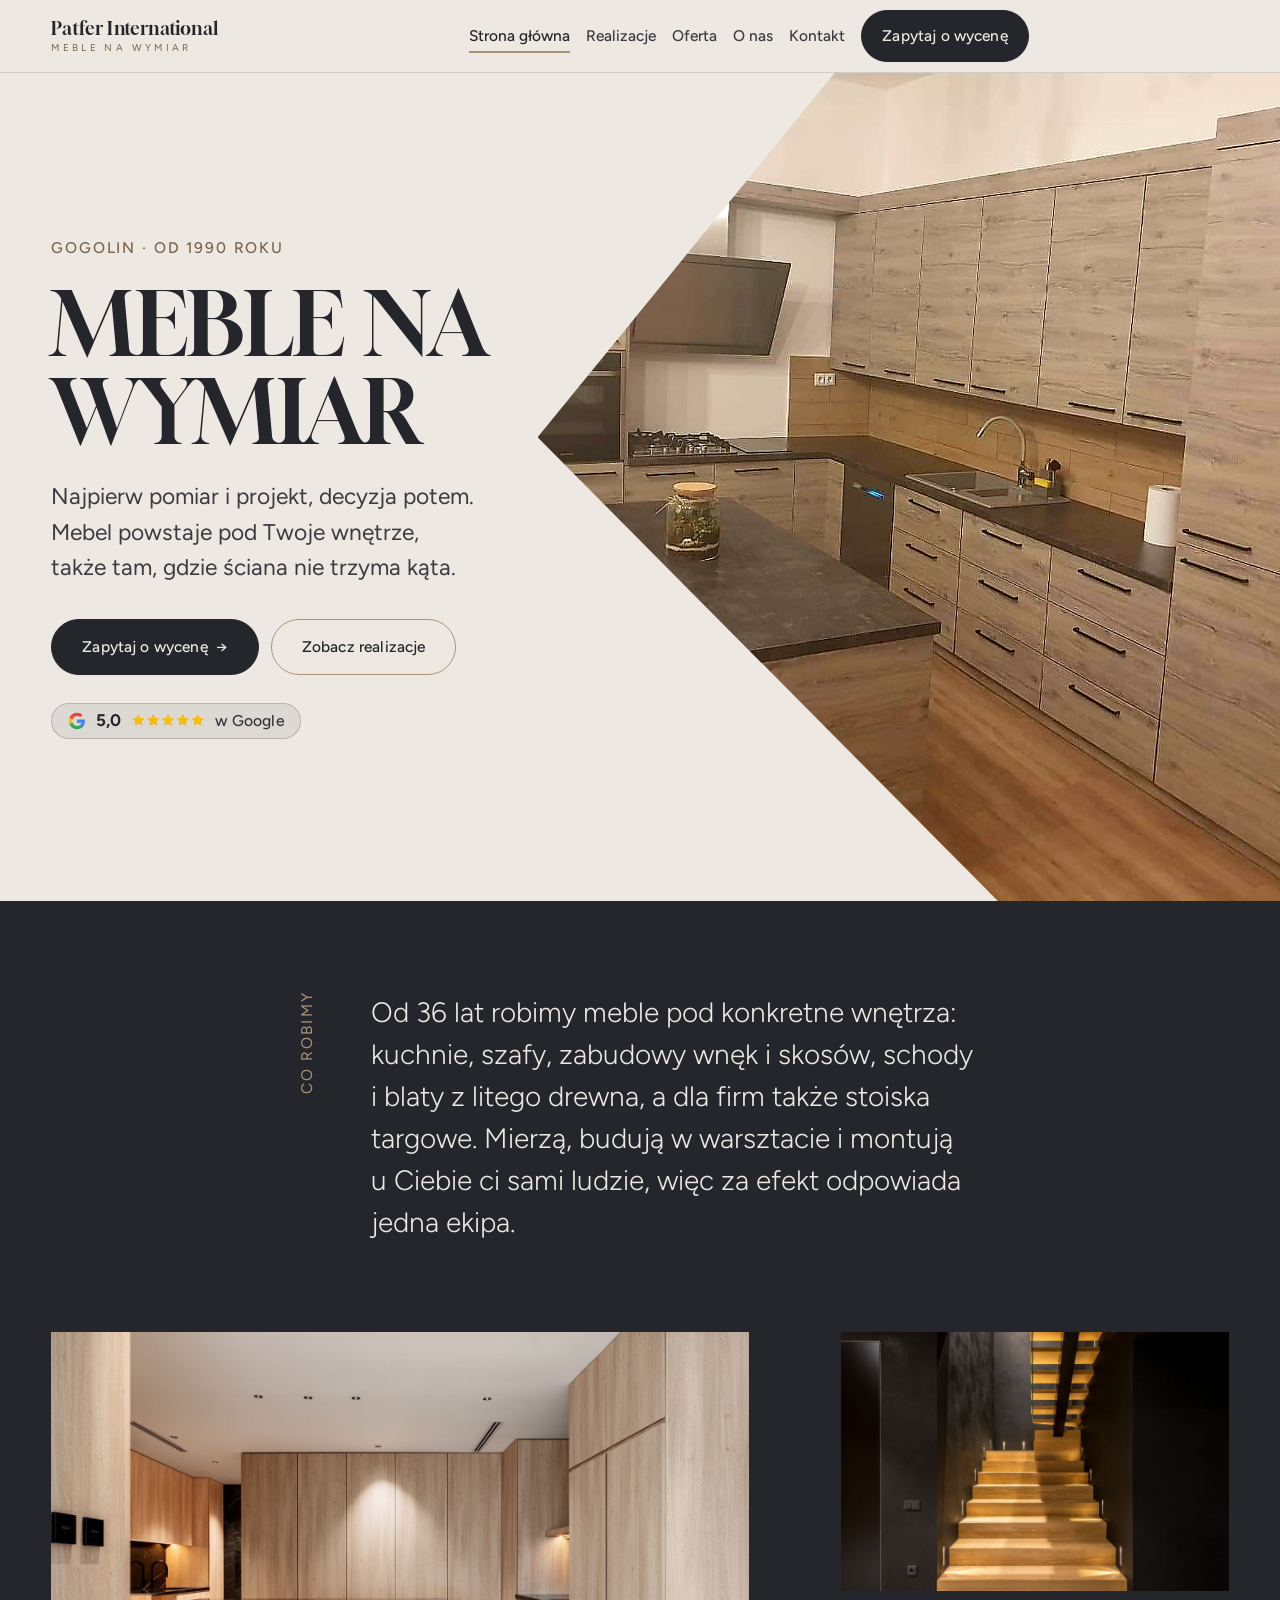
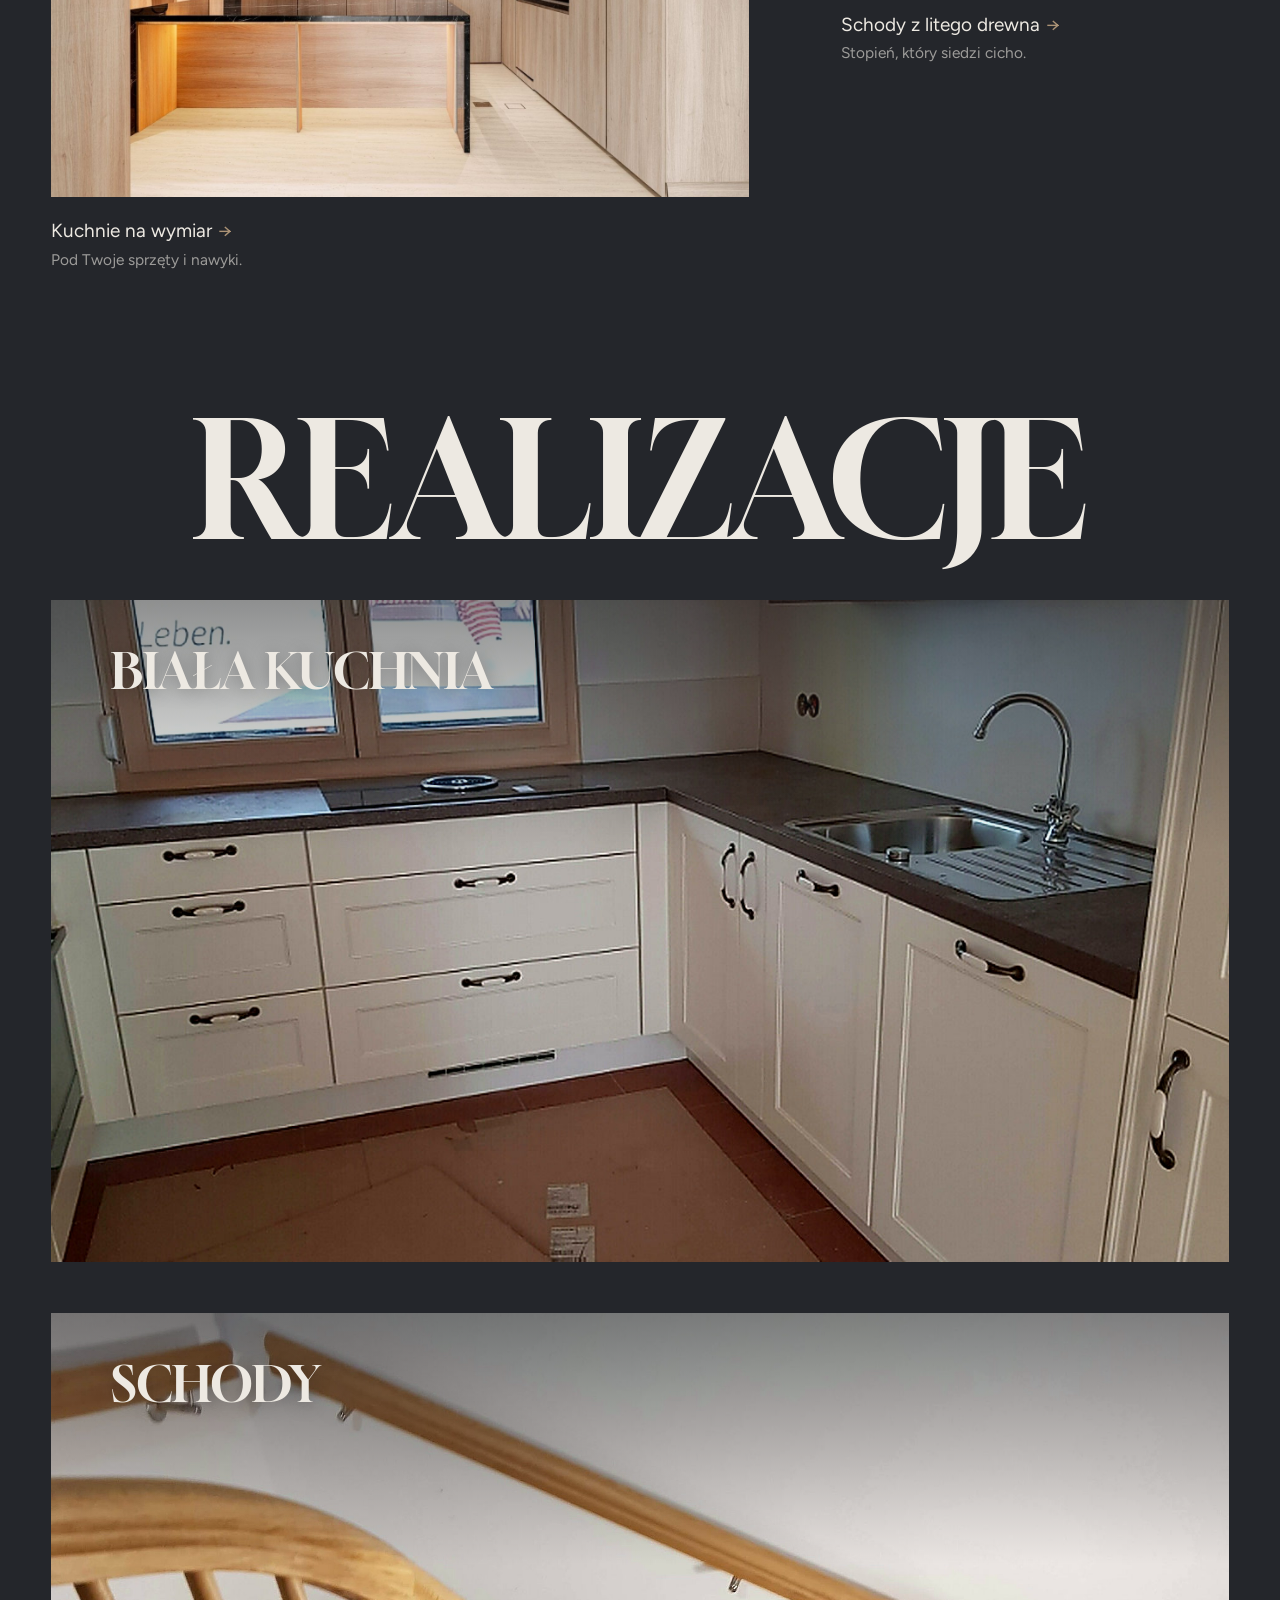
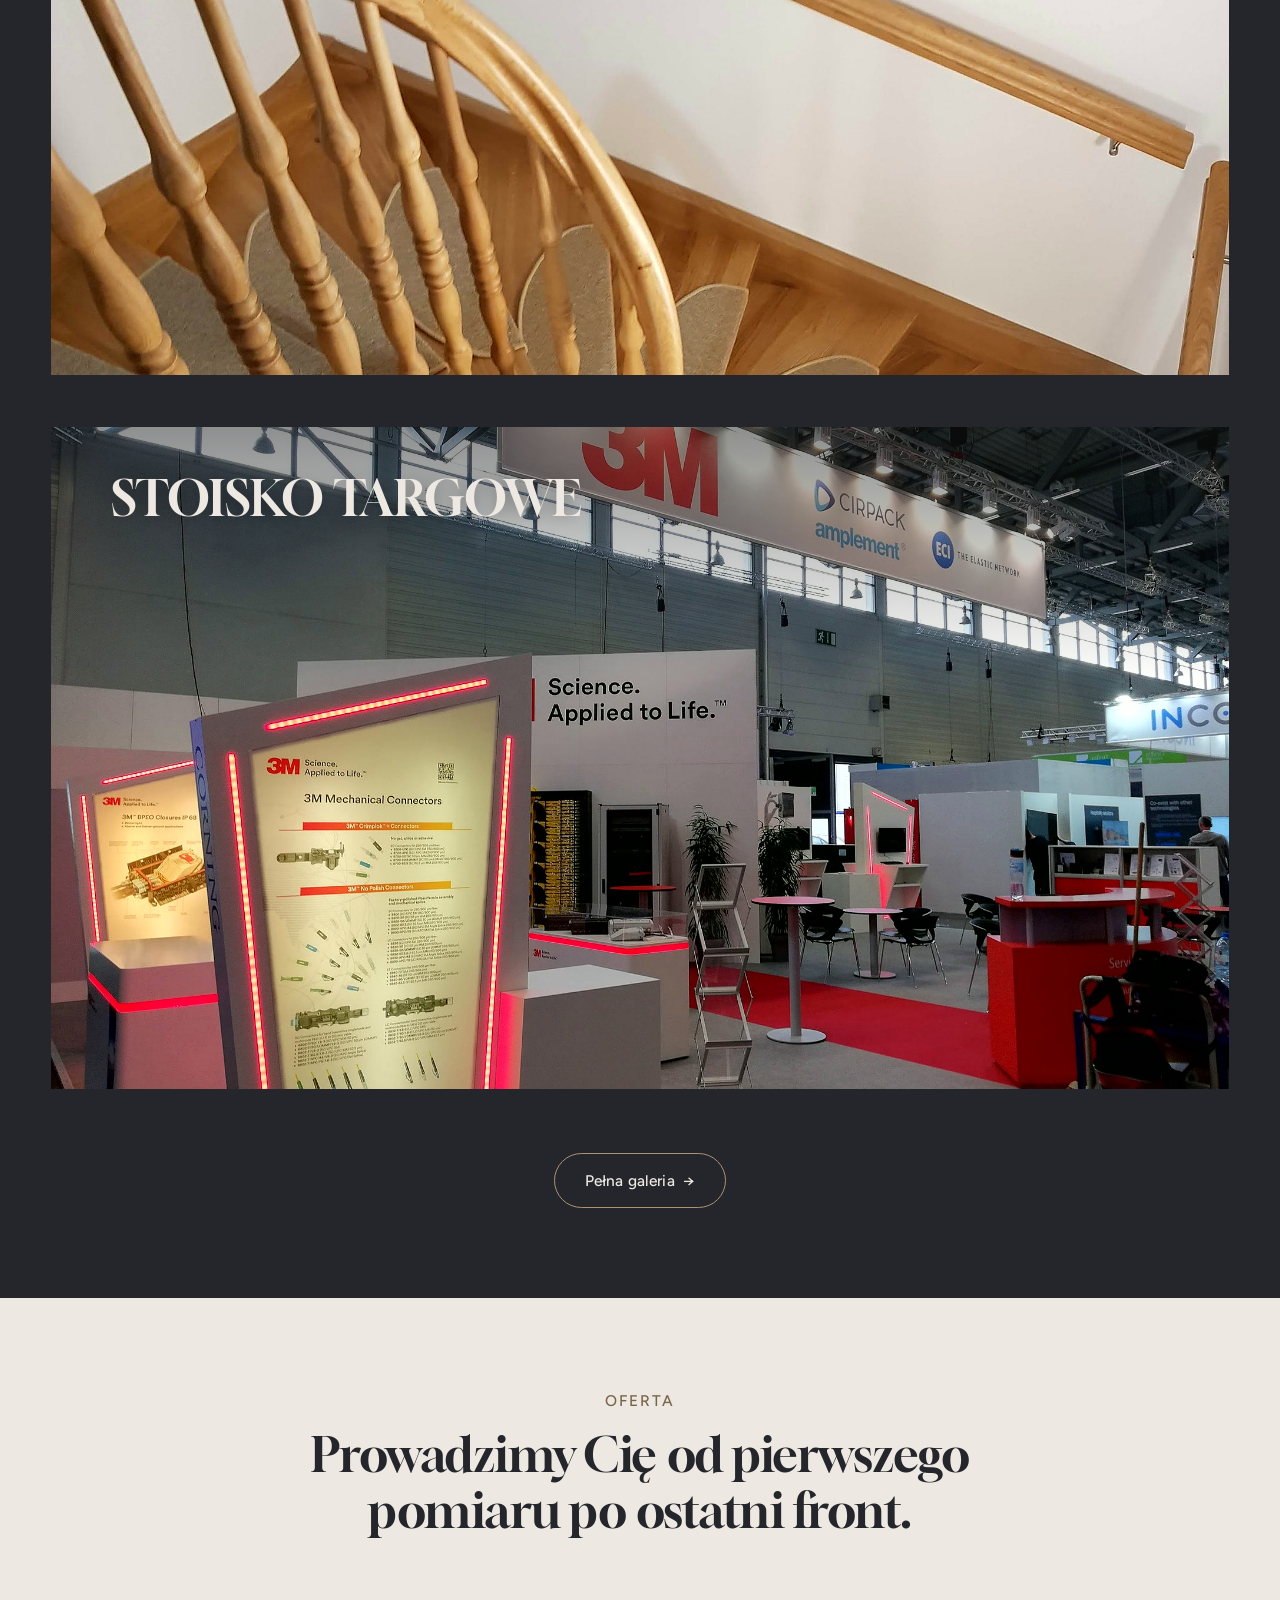
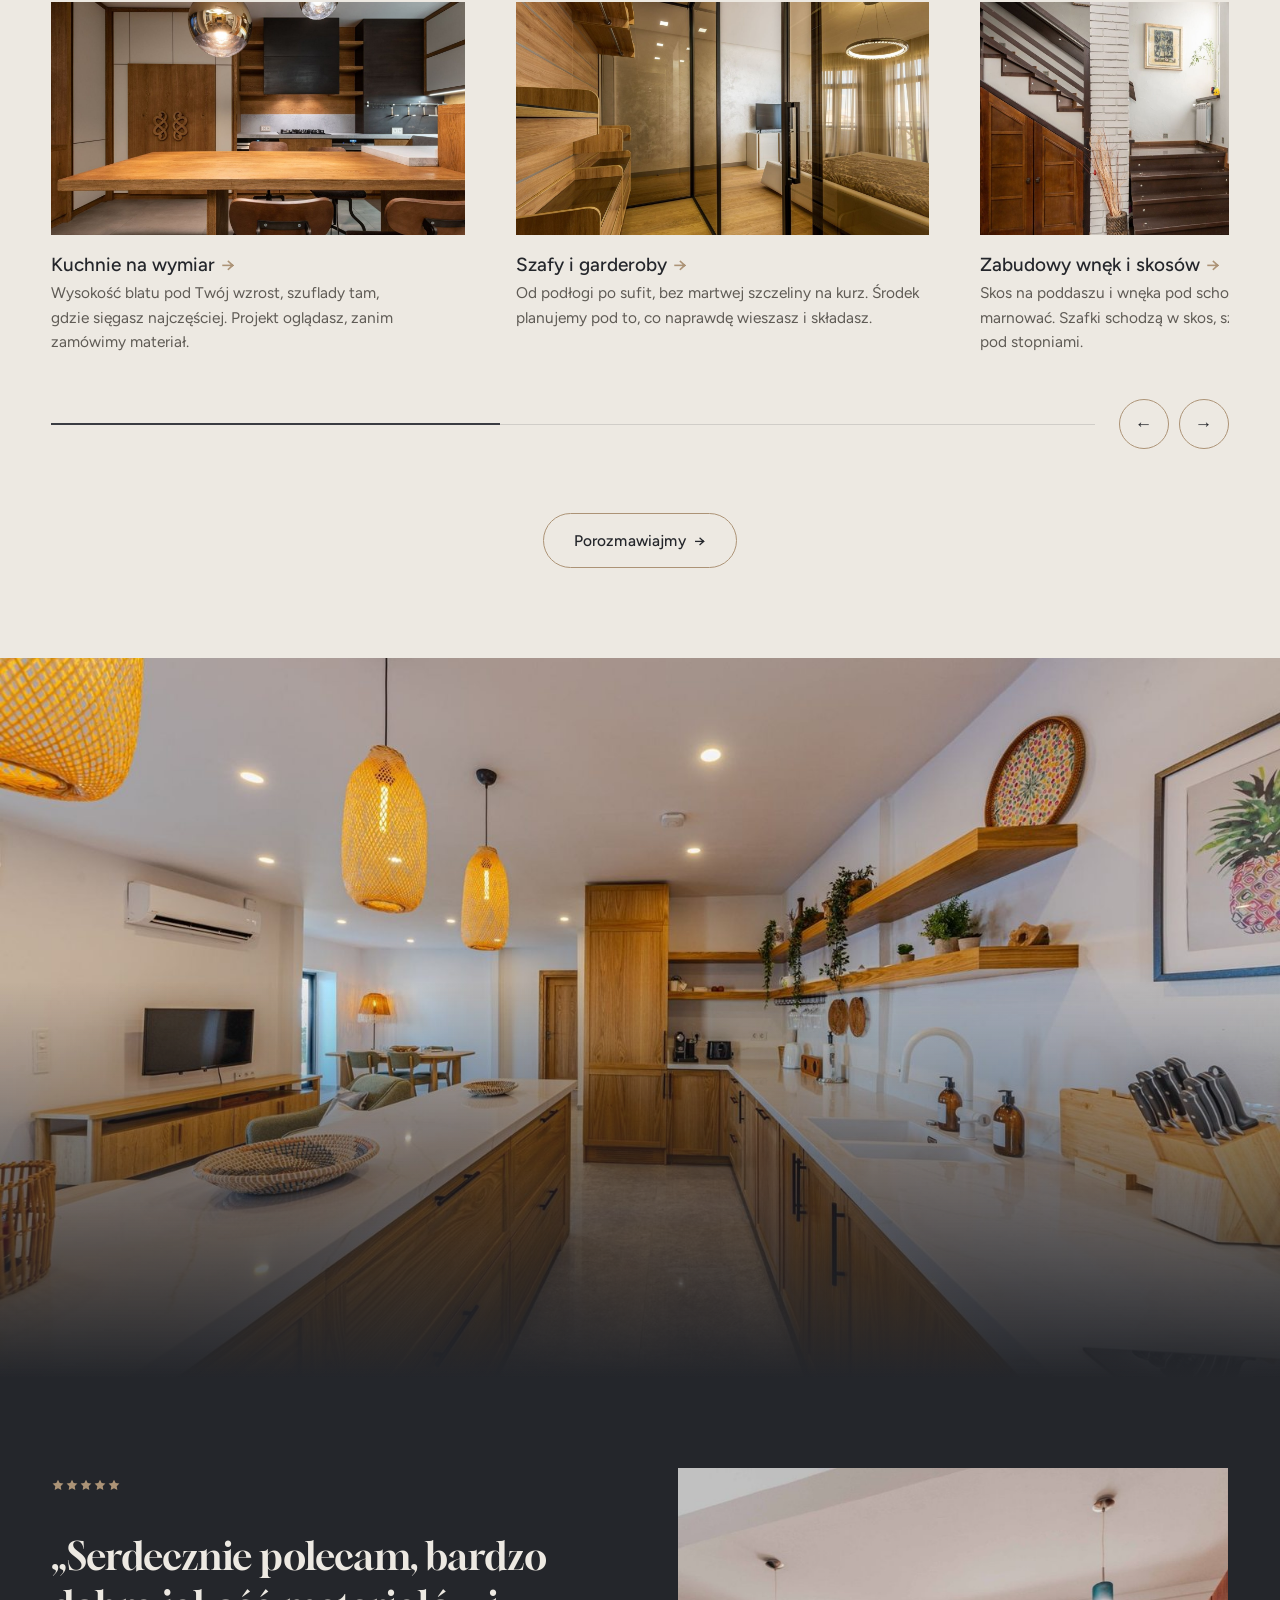
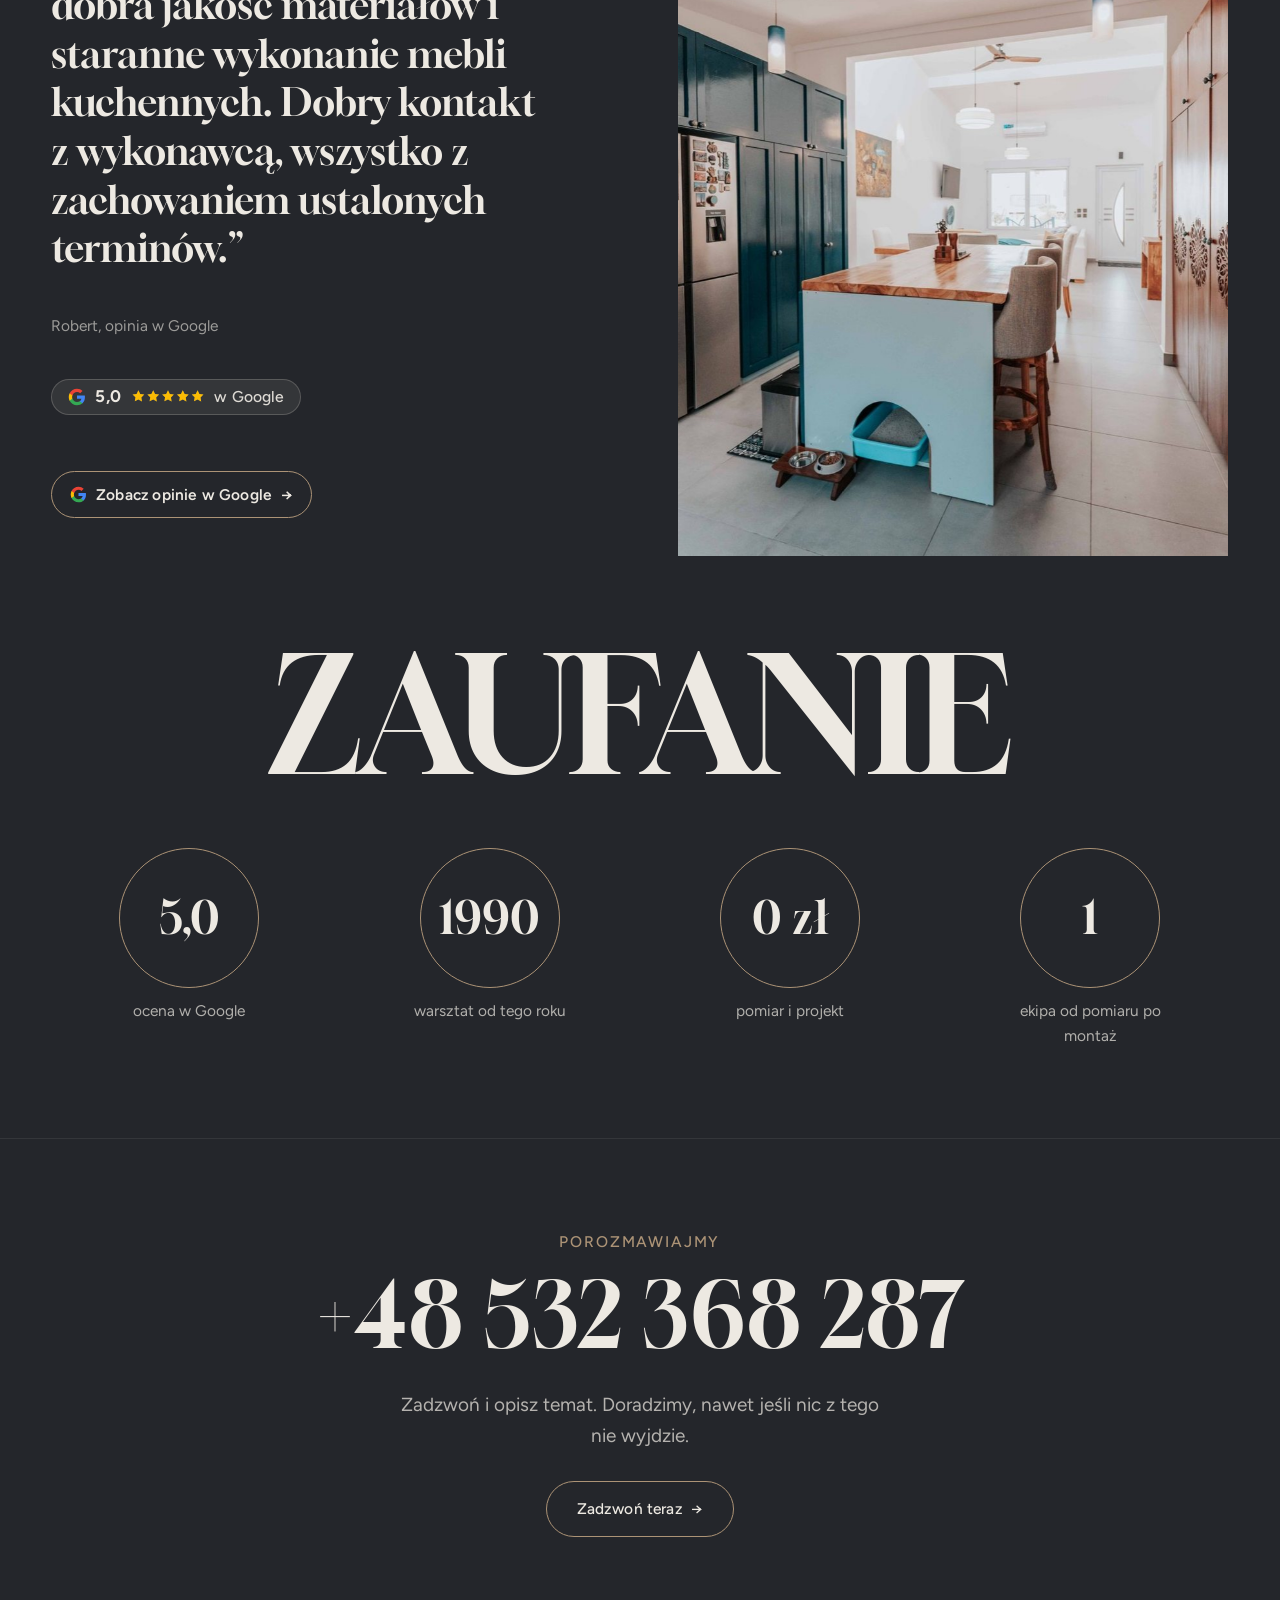
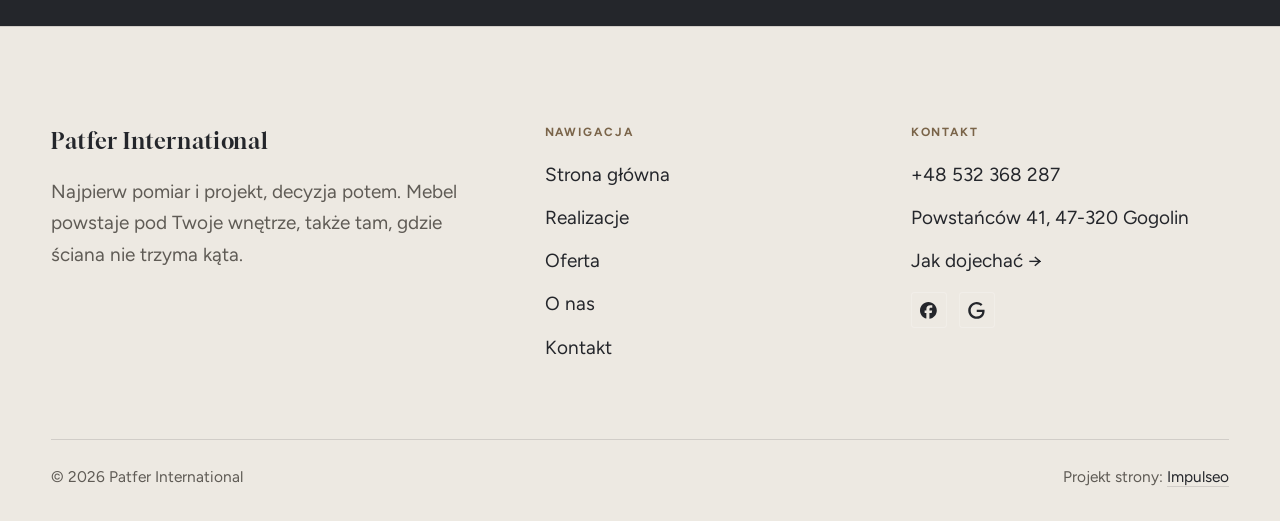
==== commit 4e69fd12: "[claude-edit][cmt:a3c4754e-1886-4d8e-9755-46697d7dcbc6] Układ jak klindworthroofing.com: grafit+krem" ====
--- a/index.html
+++ b/index.html
@@ -20,7 +20,7 @@
 <script type="application/ld+json">{"@context": "https://schema.org", "@type": "HomeAndConstructionBusiness", "name": "Patfer International", "url": "https://kris20032.github.io/patfer-international-ferdinand-gabrisch/", "telephone": "+48532368287", "image": "https://kris20032.github.io/patfer-international-ferdinand-gabrisch/img/og.jpg", "areaServed": "Gogolin", "sameAs": ["https://www.facebook.com/people/Patfer-International/100067556839545/", "https://maps.google.com/?cid=12722104145994869682"]}</script>
 <link rel="preconnect" href="https://fonts.googleapis.com">
 <link rel="preconnect" href="https://fonts.gstatic.com" crossorigin>
-<link href="https://fonts.googleapis.com/css2?family=Lora:wght@500;600;700&family=Manrope:wght@400;500;600&display=swap" rel="stylesheet">
+<link href="https://fonts.googleapis.com/css2?family=Gloock&family=Figtree:wght@300;400;500;600&display=swap" rel="stylesheet">
 <link rel="stylesheet" href="assets/styles.css?v=0adf2857">
 </head>
 <body>
@@ -41,95 +41,99 @@
 </header>
 
 <main>
-<section class="hero-cine">
-  <img src="img/hero.jpg" fetchpriority="high" data-rotate="img/g1.jpg|img/g2.jpg" alt="Patfer International - Od 36 lat robimy meble pod konkretne wnętrza. " width="1920" height="1356">
+<section class="kw-hero">
+  <figure class="kw-hero-art"><img src="img/hero.jpg" fetchpriority="high" alt="Patfer International - kuchnia na wymiar w okleinie dębowej" width="1920" height="1356"></figure>
   <div class="wrap">
-    <div class="hero-copy">
-      <div class="brandmark bm-m"><span class="bm-line"><span>Patfer International</span></span></div>
-      <h1>Od 36 lat robimy meble pod konkretne wnętrza. </h1>
-      <p class="lead">Najpierw pomiar i projekt, decyzja potem. Mebel powstaje pod Twoje wnętrze, także tam, gdzie ściana nie trzyma kąta.</p>
+    <div class="kw-hero-copy">
+      <span class="eyebrow">Gogolin · od 1990 roku</span>
+      <h1>Meble na wymiar</h1>
+      <p class="lead">Najpierw pomiar i projekt, decyzja potem. Mebel powstaje pod Twoje wnętrze, także tam, gdzie ściana nie trzyma kąta.</p>
       <div class="hero-actions">
-        <a href="realizacje.html" class="btn btn-accent">Zobacz realizacje <span class="arr">→</span></a>
-        <a href="kontakt.html" class="btn btn-ghost btn-on-dark">Zapytaj o wycenę</a>
+        <a href="kontakt.html" class="btn btn-accent">Zapytaj o wycenę <span class="arr">→</span></a>
+        <a href="realizacje.html" class="btn btn-ghost">Zobacz realizacje</a>
       </div>
-      <div style="margin-top:var(--space-6);color:#fff;font-weight:600;letter-spacing:.02em;opacity:.92"><span class="g-badge"><svg class="gb-ico" viewBox="0 0 24 24" width="18" height="18" aria-hidden="true"><path fill="#4285F4" d="M22.56 12.25c0-.78-.07-1.53-.2-2.25H12v4.26h5.92c-.26 1.37-1.04 2.53-2.21 3.31v2.77h3.57c2.08-1.92 3.28-4.74 3.28-8.09z"/><path fill="#34A853" d="M12 23c2.97 0 5.46-.98 7.28-2.66l-3.57-2.77c-.98.66-2.23 1.06-3.71 1.06-2.86 0-5.29-1.93-6.16-4.53H2.18v2.84C3.99 20.53 7.7 23 12 23z"/><path fill="#FBBC05" d="M5.84 14.09c-.22-.66-.35-1.36-.35-2.09s.13-1.43.35-2.09V7.07H2.18C1.43 8.55 1 10.22 1 12s.43 3.45 1.18 4.93l2.85-2.22.81-.62z"/><path fill="#EA4335" d="M12 5.38c1.62 0 3.06.56 4.21 1.64l3.15-3.15C17.45 2.09 14.97 1 12 1 7.7 1 3.99 3.47 2.18 7.07l3.66 2.84c.87-2.6 3.3-4.53 6.16-4.53z"/></svg><b class="gb-ocena">5,0</b><svg class="gb-stars" viewBox="0 0 90 18" width="74" height="14.8" aria-hidden="true"><g fill="currentColor" opacity=".26"><path transform="translate(0,0)" d="M9 1.6l2.2 4.46 4.92.72-3.56 3.47.84 4.9L9 12.74l-4.4 2.31.84-4.9L1.88 6.68l4.92-.72L9 1.6Z"/><path transform="translate(18,0)" d="M9 1.6l2.2 4.46 4.92.72-3.56 3.47.84 4.9L9 12.74l-4.4 2.31.84-4.9L1.88 6.68l4.92-.72L9 1.6Z"/><path transform="translate(36,0)" d="M9 1.6l2.2 4.46 4.92.72-3.56 3.47.84 4.9L9 12.74l-4.4 2.31.84-4.9L1.88 6.68l4.92-.72L9 1.6Z"/><path transform="translate(54,0)" d="M9 1.6l2.2 4.46 4.92.72-3.56 3.47.84 4.9L9 12.74l-4.4 2.31.84-4.9L1.88 6.68l4.92-.72L9 1.6Z"/><path transform="translate(72,0)" d="M9 1.6l2.2 4.46 4.92.72-3.56 3.47.84 4.9L9 12.74l-4.4 2.31.84-4.9L1.88 6.68l4.92-.72L9 1.6Z"/></g><clipPath id="gs1000"><rect x="0" y="0" width="90.0" height="18"/></clipPath><g fill="#FBBC04" clip-path="url(#gs1000)"><path transform="translate(0,0)" d="M9 1.6l2.2 4.46 4.92.72-3.56 3.47.84 4.9L9 12.74l-4.4 2.31.84-4.9L1.88 6.68l4.92-.72L9 1.6Z"/><path transform="translate(18,0)" d="M9 1.6l2.2 4.46 4.92.72-3.56 3.47.84 4.9L9 12.74l-4.4 2.31.84-4.9L1.88 6.68l4.92-.72L9 1.6Z"/><path transform="translate(36,0)" d="M9 1.6l2.2 4.46 4.92.72-3.56 3.47.84 4.9L9 12.74l-4.4 2.31.84-4.9L1.88 6.68l4.92-.72L9 1.6Z"/><path transform="translate(54,0)" d="M9 1.6l2.2 4.46 4.92.72-3.56 3.47.84 4.9L9 12.74l-4.4 2.31.84-4.9L1.88 6.68l4.92-.72L9 1.6Z"/><path transform="translate(72,0)" d="M9 1.6l2.2 4.46 4.92.72-3.56 3.47.84 4.9L9 12.74l-4.4 2.31.84-4.9L1.88 6.68l4.92-.72L9 1.6Z"/></g></svg><span class="gb-txt">w Google</span></span></div>
+      <div><span class="g-badge"><svg class="gb-ico" viewBox="0 0 24 24" width="18" height="18" aria-hidden="true"><path fill="#4285F4" d="M22.56 12.25c0-.78-.07-1.53-.2-2.25H12v4.26h5.92c-.26 1.37-1.04 2.53-2.21 3.31v2.77h3.57c2.08-1.92 3.28-4.74 3.28-8.09z"/><path fill="#34A853" d="M12 23c2.97 0 5.46-.98 7.28-2.66l-3.57-2.77c-.98.66-2.23 1.06-3.71 1.06-2.86 0-5.29-1.93-6.16-4.53H2.18v2.84C3.99 20.53 7.7 23 12 23z"/><path fill="#FBBC05" d="M5.84 14.09c-.22-.66-.35-1.36-.35-2.09s.13-1.43.35-2.09V7.07H2.18C1.43 8.55 1 10.22 1 12s.43 3.45 1.18 4.93l2.85-2.22.81-.62z"/><path fill="#EA4335" d="M12 5.38c1.62 0 3.06.56 4.21 1.64l3.15-3.15C17.45 2.09 14.97 1 12 1 7.7 1 3.99 3.47 2.18 7.07l3.66 2.84c.87-2.6 3.3-4.53 6.16-4.53z"/></svg><b class="gb-ocena">5,0</b><svg class="gb-stars" viewBox="0 0 90 18" width="74" height="14.8" aria-hidden="true"><g fill="currentColor" opacity=".26"><path transform="translate(0,0)" d="M9 1.6l2.2 4.46 4.92.72-3.56 3.47.84 4.9L9 12.74l-4.4 2.31.84-4.9L1.88 6.68l4.92-.72L9 1.6Z"/><path transform="translate(18,0)" d="M9 1.6l2.2 4.46 4.92.72-3.56 3.47.84 4.9L9 12.74l-4.4 2.31.84-4.9L1.88 6.68l4.92-.72L9 1.6Z"/><path transform="translate(36,0)" d="M9 1.6l2.2 4.46 4.92.72-3.56 3.47.84 4.9L9 12.74l-4.4 2.31.84-4.9L1.88 6.68l4.92-.72L9 1.6Z"/><path transform="translate(54,0)" d="M9 1.6l2.2 4.46 4.92.72-3.56 3.47.84 4.9L9 12.74l-4.4 2.31.84-4.9L1.88 6.68l4.92-.72L9 1.6Z"/><path transform="translate(72,0)" d="M9 1.6l2.2 4.46 4.92.72-3.56 3.47.84 4.9L9 12.74l-4.4 2.31.84-4.9L1.88 6.68l4.92-.72L9 1.6Z"/></g><clipPath id="gs1000"><rect x="0" y="0" width="90.0" height="18"/></clipPath><g fill="#FBBC04" clip-path="url(#gs1000)"><path transform="translate(0,0)" d="M9 1.6l2.2 4.46 4.92.72-3.56 3.47.84 4.9L9 12.74l-4.4 2.31.84-4.9L1.88 6.68l4.92-.72L9 1.6Z"/><path transform="translate(18,0)" d="M9 1.6l2.2 4.46 4.92.72-3.56 3.47.84 4.9L9 12.74l-4.4 2.31.84-4.9L1.88 6.68l4.92-.72L9 1.6Z"/><path transform="translate(36,0)" d="M9 1.6l2.2 4.46 4.92.72-3.56 3.47.84 4.9L9 12.74l-4.4 2.31.84-4.9L1.88 6.68l4.92-.72L9 1.6Z"/><path transform="translate(54,0)" d="M9 1.6l2.2 4.46 4.92.72-3.56 3.47.84 4.9L9 12.74l-4.4 2.31.84-4.9L1.88 6.68l4.92-.72L9 1.6Z"/><path transform="translate(72,0)" d="M9 1.6l2.2 4.46 4.92.72-3.56 3.47.84 4.9L9 12.74l-4.4 2.31.84-4.9L1.88 6.68l4.92-.72L9 1.6Z"/></g></svg><span class="gb-txt">w Google</span></span></div>
     </div>
   </div>
 </section>
-<section class="strip n-5" style="padding-block:0">
+<section class="kw-dark kw-intro">
   <div class="wrap">
-    <div class="item reveal"><div class="k">Od 36 lat</div><div class="v"></div></div>
-    <div class="item reveal"><div class="k">5,0 na Google</div><div class="v"></div></div>
-    <div class="item reveal"><div class="k">Bezpłatny pomiar i projekt</div><div class="v"></div></div>
-    <div class="item reveal"><div class="k">Jedna cena za całość</div><div class="v"></div></div>
-    <div class="item reveal"><div class="k">Od pomiaru po montaż</div><div class="v"></div></div>
-  </div>
-</section>
-<section>
-  <div class="wrap split">
-    <div class="split-art reveal"><img src="img/g4.jpg" alt="Patfer International - realizacja" loading="lazy" width="1600" height="1068" decoding="async"></div>
-    <div class="split-copy reveal">
-      <span class="eyebrow">Kim jesteśmy</span>
-      <h2>Kto to robi</h2>
-      <p class="muted">Mebel montują u nas ci sami ludzie, którzy go mierzyli i robili w warsztacie. Jak coś przy ścianie nie gra, nie szukamy winnego między firmami - wiemy, co poprawić, i robimy to od ręki.</p>
-      <p class="muted">Ci sami ludzie od pomiaru po ostatni front, więc nie ma komu zwalać winy. Warsztat prowadzimy od 1990 roku i robimy zarówno meble do domów, jak i zabudowy dla firm.</p>
-      <a href="o-nas.html" class="btn btn-ghost">Poznaj nas <span class="arr">→</span></a>
+    <div class="kw-intro-top reveal">
+      <span class="kw-vlabel">Co robimy</span>
+      <p class="kw-intro-txt">Od 36 lat robimy meble pod konkretne wnętrza: kuchnie, szafy, zabudowy wnęk i&nbsp;skosów, schody i&nbsp;blaty z&nbsp;litego drewna, a&nbsp;dla firm także stoiska targowe. Mierzą, budują w&nbsp;warsztacie i&nbsp;montują u&nbsp;Ciebie ci sami ludzie, więc za efekt odpowiada jedna ekipa.</p>
+    </div>
+    <div class="kw-pair">
+      <a href="oferta.html" class="kw-card reveal"><span class="kw-card-img"><img src="img/g5.jpg" alt="Kuchnia na wymiar w jasnym drewnie" width="1600" height="1066" decoding="async"></span><span class="kw-card-t">Kuchnie na wymiar<span class="arr">→</span></span><span class="kw-card-s">Pod Twoje sprzęty i nawyki.</span></a>
+      <a href="oferta.html" class="kw-card reveal"><span class="kw-card-img"><img src="img/g9.jpg" alt="Schody z litego drewna" width="1600" height="1068" decoding="async"></span><span class="kw-card-t">Schody z litego drewna<span class="arr">→</span></span><span class="kw-card-s">Stopień, który siedzi cicho.</span></a>
     </div>
   </div>
 </section>
-<section class="gateways-band">
+<section class="kw-dark kw-work">
   <div class="wrap">
-    <div class="gateways">
-      <a href="oferta.html" class="gateway reveal"><img src="img/g5.jpg" alt="Kuchnie na wymiar" loading="lazy" width="1600" height="1066" decoding="async"><span class="g-ttl">Kuchnie na wymiar</span></a>
-      <a href="oferta.html" class="gateway reveal"><img src="img/g6.jpg" alt="Szafy i garderoby" loading="lazy" width="1600" height="1066" decoding="async"><span class="g-ttl">Szafy i garderoby</span></a>
-      <a href="oferta.html" class="gateway reveal"><img src="img/g7.jpg" alt="Zabudowy wnęk i skosów" loading="lazy" width="1600" height="1068" decoding="async"><span class="g-ttl">Zabudowy wnęk i skosów</span></a>
+    <h2 class="kw-giant reveal">Realizacje</h2>
+    <div class="kw-projects">
+      <a href="realizacje.html" class="kw-proj reveal"><img src="img/g3.jpg" alt="Biała kuchnia na wymiar - realizacja Patfer International" loading="lazy" width="1560" height="769" decoding="async"><span class="kw-proj-name">Biała kuchnia</span></a>
+      <a href="realizacje.html" class="kw-proj reveal"><img src="img/g2.jpg" alt="Drewniane schody - realizacja Patfer International" loading="lazy" width="1900" height="1266" decoding="async"><span class="kw-proj-name">Schody</span></a>
+      <a href="realizacje.html" class="kw-proj reveal"><img src="img/about.jpg" alt="Stoisko targowe - realizacja Patfer International" loading="lazy" width="2000" height="1500" decoding="async"><span class="kw-proj-name">Stoisko targowe</span></a>
+    </div>
+    <div class="kw-center reveal"><a href="realizacje.html" class="btn btn-ghost">Pełna galeria <span class="arr">→</span></a></div>
+  </div>
+</section>
+<section class="kw-svc">
+  <div class="wrap">
+    <div class="kw-svc-head reveal">
+      <span class="eyebrow">Oferta</span>
+      <h2>Prowadzimy Cię od pierwszego pomiaru po ostatni front.</h2>
+    </div>
+    <div class="kw-car reveal">
+      <div class="kw-track" id="kwTrack">
+        <a href="oferta.html" class="kw-slide"><img src="img/g7.jpg" alt="Kuchnie na wymiar" loading="lazy" width="1600" height="1068" decoding="async"><h3>Kuchnie na wymiar<span class="arr">→</span></h3><p>Wysokość blatu pod Twój wzrost, szuflady tam, gdzie sięgasz najczęściej. Projekt oglądasz, zanim zamówimy materiał.</p></a>
+        <a href="oferta.html" class="kw-slide"><img src="img/g11.jpg" alt="Szafy i garderoby" loading="lazy" width="1600" height="1068" decoding="async"><h3>Szafy i garderoby<span class="arr">→</span></h3><p>Od podłogi po sufit, bez martwej szczeliny na kurz. Środek planujemy pod to, co naprawdę wieszasz i składasz.</p></a>
+        <a href="oferta.html" class="kw-slide"><img src="img/g4.jpg" alt="Zabudowy wnęk i skosów" loading="lazy" width="1600" height="1068" decoding="async"><h3>Zabudowy wnęk i skosów<span class="arr">→</span></h3><p>Skos na poddaszu i wnęka pod schodami przestają się marnować. Szafki schodzą w skos, szuflady chowają się pod stopniami.</p></a>
+        <a href="oferta.html" class="kw-slide"><img src="img/g13.jpg" alt="Meble pokojowe i łazienkowe" loading="lazy" width="1600" height="1068" decoding="async"><h3>Meble pokojowe i łazienkowe<span class="arr">→</span></h3><p>Szafka RTV pod jedną ścianę, biurko we wnękę, łazienka z frontami odpornymi na parę i wodę.</p></a>
+        <a href="oferta.html" class="kw-slide"><img src="img/g10.jpg" alt="Schody i blaty z litego drewna" loading="lazy" width="1600" height="1066" decoding="async"><h3>Schody i blaty z litego drewna<span class="arr">→</span></h3><p>Wymiar bierzemy na miejscu, po wykończeniu ścian, bo w schodach milimetry decydują, czy stopień skrzypi.</p></a>
+        <a href="oferta.html" class="kw-slide"><img src="img/g1.jpg" alt="Zabudowy targowe i lokali" loading="lazy" width="1900" height="1266" decoding="async"><h3>Zabudowy targowe i lokali<span class="arr">→</span></h3><p>Ścianki, lady i meble składamy wcześniej w warsztacie, na hali zostaje sam montaż. Jeździmy po Polsce i po Niemczech.</p></a>
+      </div>
+      <div class="kw-car-nav">
+        <div class="kw-prog"><i id="kwProg"></i></div>
+        <div class="kw-arrows"><button type="button" id="kwPrev" aria-label="Poprzednia usługa">←</button><button type="button" id="kwNext" aria-label="Następna usługa">→</button></div>
+      </div>
+    </div>
+    <div class="kw-center reveal"><a href="kontakt.html" class="btn btn-ghost">Porozmawiajmy <span class="arr">→</span></a></div>
+  </div>
+</section>
+<section class="stopklatka kw-band" aria-hidden="true">
+  <div class="stk-bg" style="background-image:url(img/g8.jpg)"></div>
+</section>
+<section class="opinie kw-op">
+  <div class="wrap kw-op-grid">
+    <figure class="op-card reveal">
+      <span class="op-star"><svg class="ico-star" width="14" height="14" viewBox="0 0 24 24" style="vertical-align:-2px" aria-hidden="true"><path d="M12 2.8l2.85 5.8 6.4.93-4.63 4.5 1.1 6.37L12 17.4l-5.72 3 1.1-6.37-4.63-4.5 6.4-.93L12 2.8Z" fill="currentColor"/></svg><svg class="ico-star" width="14" height="14" viewBox="0 0 24 24" style="vertical-align:-2px" aria-hidden="true"><path d="M12 2.8l2.85 5.8 6.4.93-4.63 4.5 1.1 6.37L12 17.4l-5.72 3 1.1-6.37-4.63-4.5 6.4-.93L12 2.8Z" fill="currentColor"/></svg><svg class="ico-star" width="14" height="14" viewBox="0 0 24 24" style="vertical-align:-2px" aria-hidden="true"><path d="M12 2.8l2.85 5.8 6.4.93-4.63 4.5 1.1 6.37L12 17.4l-5.72 3 1.1-6.37-4.63-4.5 6.4-.93L12 2.8Z" fill="currentColor"/></svg><svg class="ico-star" width="14" height="14" viewBox="0 0 24 24" style="vertical-align:-2px" aria-hidden="true"><path d="M12 2.8l2.85 5.8 6.4.93-4.63 4.5 1.1 6.37L12 17.4l-5.72 3 1.1-6.37-4.63-4.5 6.4-.93L12 2.8Z" fill="currentColor"/></svg><svg class="ico-star" width="14" height="14" viewBox="0 0 24 24" style="vertical-align:-2px" aria-hidden="true"><path d="M12 2.8l2.85 5.8 6.4.93-4.63 4.5 1.1 6.37L12 17.4l-5.72 3 1.1-6.37-4.63-4.5 6.4-.93L12 2.8Z" fill="currentColor"/></svg></span>
+      <blockquote>„Serdecznie polecam, bardzo dobra jakość materiałów i staranne wykonanie mebli kuchennych. Dobry kontakt z wykonawcą, wszystko z zachowaniem ustalonych terminów.”</blockquote>
+      <span class="op-autor">Robert, opinia w Google</span>
+      <p class="op-meta"><span class="g-badge"><svg class="gb-ico" viewBox="0 0 24 24" width="18" height="18" aria-hidden="true"><path fill="#4285F4" d="M22.56 12.25c0-.78-.07-1.53-.2-2.25H12v4.26h5.92c-.26 1.37-1.04 2.53-2.21 3.31v2.77h3.57c2.08-1.92 3.28-4.74 3.28-8.09z"/><path fill="#34A853" d="M12 23c2.97 0 5.46-.98 7.28-2.66l-3.57-2.77c-.98.66-2.23 1.06-3.71 1.06-2.86 0-5.29-1.93-6.16-4.53H2.18v2.84C3.99 20.53 7.7 23 12 23z"/><path fill="#FBBC05" d="M5.84 14.09c-.22-.66-.35-1.36-.35-2.09s.13-1.43.35-2.09V7.07H2.18C1.43 8.55 1 10.22 1 12s.43 3.45 1.18 4.93l2.85-2.22.81-.62z"/><path fill="#EA4335" d="M12 5.38c1.62 0 3.06.56 4.21 1.64l3.15-3.15C17.45 2.09 14.97 1 12 1 7.7 1 3.99 3.47 2.18 7.07l3.66 2.84c.87-2.6 3.3-4.53 6.16-4.53z"/></svg><b class="gb-ocena">5,0</b><svg class="gb-stars" viewBox="0 0 90 18" width="74" height="14.8" aria-hidden="true"><g fill="currentColor" opacity=".26"><path transform="translate(0,0)" d="M9 1.6l2.2 4.46 4.92.72-3.56 3.47.84 4.9L9 12.74l-4.4 2.31.84-4.9L1.88 6.68l4.92-.72L9 1.6Z"/><path transform="translate(18,0)" d="M9 1.6l2.2 4.46 4.92.72-3.56 3.47.84 4.9L9 12.74l-4.4 2.31.84-4.9L1.88 6.68l4.92-.72L9 1.6Z"/><path transform="translate(36,0)" d="M9 1.6l2.2 4.46 4.92.72-3.56 3.47.84 4.9L9 12.74l-4.4 2.31.84-4.9L1.88 6.68l4.92-.72L9 1.6Z"/><path transform="translate(54,0)" d="M9 1.6l2.2 4.46 4.92.72-3.56 3.47.84 4.9L9 12.74l-4.4 2.31.84-4.9L1.88 6.68l4.92-.72L9 1.6Z"/><path transform="translate(72,0)" d="M9 1.6l2.2 4.46 4.92.72-3.56 3.47.84 4.9L9 12.74l-4.4 2.31.84-4.9L1.88 6.68l4.92-.72L9 1.6Z"/></g><clipPath id="gs1001"><rect x="0" y="0" width="90.0" height="18"/></clipPath><g fill="#FBBC04" clip-path="url(#gs1001)"><path transform="translate(0,0)" d="M9 1.6l2.2 4.46 4.92.72-3.56 3.47.84 4.9L9 12.74l-4.4 2.31.84-4.9L1.88 6.68l4.92-.72L9 1.6Z"/><path transform="translate(18,0)" d="M9 1.6l2.2 4.46 4.92.72-3.56 3.47.84 4.9L9 12.74l-4.4 2.31.84-4.9L1.88 6.68l4.92-.72L9 1.6Z"/><path transform="translate(36,0)" d="M9 1.6l2.2 4.46 4.92.72-3.56 3.47.84 4.9L9 12.74l-4.4 2.31.84-4.9L1.88 6.68l4.92-.72L9 1.6Z"/><path transform="translate(54,0)" d="M9 1.6l2.2 4.46 4.92.72-3.56 3.47.84 4.9L9 12.74l-4.4 2.31.84-4.9L1.88 6.68l4.92-.72L9 1.6Z"/><path transform="translate(72,0)" d="M9 1.6l2.2 4.46 4.92.72-3.56 3.47.84 4.9L9 12.74l-4.4 2.31.84-4.9L1.88 6.68l4.92-.72L9 1.6Z"/></g></svg><span class="gb-txt">w Google</span></span></p>
+      <p class="op-meta"><a class="op-google" href="https://maps.google.com/?cid=12722104145994869682" target="_blank" rel="noopener"><svg class="op-g-ico" viewBox="0 0 24 24" width="17" height="17" aria-hidden="true"><path fill="#4285F4" d="M22.56 12.25c0-.78-.07-1.53-.2-2.25H12v4.26h5.92c-.26 1.37-1.04 2.53-2.21 3.31v2.77h3.57c2.08-1.92 3.28-4.74 3.28-8.09z"/><path fill="#34A853" d="M12 23c2.97 0 5.46-.98 7.28-2.66l-3.57-2.77c-.98.66-2.23 1.06-3.71 1.06-2.86 0-5.29-1.93-6.16-4.53H2.18v2.84C3.99 20.53 7.7 23 12 23z"/><path fill="#FBBC05" d="M5.84 14.09c-.22-.66-.35-1.36-.35-2.09s.13-1.43.35-2.09V7.07H2.18C1.43 8.55 1 10.22 1 12s.43 3.45 1.18 4.93l2.85-2.22.81-.62z"/><path fill="#EA4335" d="M12 5.38c1.62 0 3.06.56 4.21 1.64l3.15-3.15C17.45 2.09 14.97 1 12 1 7.7 1 3.99 3.47 2.18 7.07l3.66 2.84c.87-2.6 3.3-4.53 6.16-4.53z"/></svg><span>Zobacz opinie w Google</span><span class="arr">→</span></a></p>
+    </figure>
+    <div class="kw-op-img reveal"><img src="img/g12.jpg" alt="Kuchnia na wymiar z wyspą" loading="lazy" width="1600" height="1067" decoding="async"></div>
+  </div>
+</section>
+<section class="kw-kudos">
+  <div class="wrap">
+    <h2 class="kw-giant reveal">Zaufanie</h2>
+    <div class="kw-badges">
+      <div class="kw-badge reveal"><b>5,0</b><span>ocena w Google</span></div>
+      <div class="kw-badge reveal"><b>1990</b><span>warsztat od tego roku</span></div>
+      <div class="kw-badge reveal"><b>0 zł</b><span>pomiar i projekt</span></div>
+      <div class="kw-badge reveal"><b>1</b><span>ekipa od pomiaru po montaż</span></div>
     </div>
   </div>
 </section>
-<section class="stopklatka" aria-hidden="true">
-  <div class="stk-bg" style="background-image:url(img/g8.jpg)"></div>
-</section>
-<section class="opinie">
-  <div class="wrap">
-    <div class="head center reveal">
-      <span class="eyebrow">Opinie</span>
-      <h2>Co mówią klienci</h2>
-    </div>
-    <p class="op-meta reveal"><span class="g-badge"><svg class="gb-ico" viewBox="0 0 24 24" width="18" height="18" aria-hidden="true"><path fill="#4285F4" d="M22.56 12.25c0-.78-.07-1.53-.2-2.25H12v4.26h5.92c-.26 1.37-1.04 2.53-2.21 3.31v2.77h3.57c2.08-1.92 3.28-4.74 3.28-8.09z"/><path fill="#34A853" d="M12 23c2.97 0 5.46-.98 7.28-2.66l-3.57-2.77c-.98.66-2.23 1.06-3.71 1.06-2.86 0-5.29-1.93-6.16-4.53H2.18v2.84C3.99 20.53 7.7 23 12 23z"/><path fill="#FBBC05" d="M5.84 14.09c-.22-.66-.35-1.36-.35-2.09s.13-1.43.35-2.09V7.07H2.18C1.43 8.55 1 10.22 1 12s.43 3.45 1.18 4.93l2.85-2.22.81-.62z"/><path fill="#EA4335" d="M12 5.38c1.62 0 3.06.56 4.21 1.64l3.15-3.15C17.45 2.09 14.97 1 12 1 7.7 1 3.99 3.47 2.18 7.07l3.66 2.84c.87-2.6 3.3-4.53 6.16-4.53z"/></svg><b class="gb-ocena">5,0</b><svg class="gb-stars" viewBox="0 0 90 18" width="74" height="14.8" aria-hidden="true"><g fill="currentColor" opacity=".26"><path transform="translate(0,0)" d="M9 1.6l2.2 4.46 4.92.72-3.56 3.47.84 4.9L9 12.74l-4.4 2.31.84-4.9L1.88 6.68l4.92-.72L9 1.6Z"/><path transform="translate(18,0)" d="M9 1.6l2.2 4.46 4.92.72-3.56 3.47.84 4.9L9 12.74l-4.4 2.31.84-4.9L1.88 6.68l4.92-.72L9 1.6Z"/><path transform="translate(36,0)" d="M9 1.6l2.2 4.46 4.92.72-3.56 3.47.84 4.9L9 12.74l-4.4 2.31.84-4.9L1.88 6.68l4.92-.72L9 1.6Z"/><path transform="translate(54,0)" d="M9 1.6l2.2 4.46 4.92.72-3.56 3.47.84 4.9L9 12.74l-4.4 2.31.84-4.9L1.88 6.68l4.92-.72L9 1.6Z"/><path transform="translate(72,0)" d="M9 1.6l2.2 4.46 4.92.72-3.56 3.47.84 4.9L9 12.74l-4.4 2.31.84-4.9L1.88 6.68l4.92-.72L9 1.6Z"/></g><clipPath id="gs1000"><rect x="0" y="0" width="90.0" height="18"/></clipPath><g fill="#FBBC04" clip-path="url(#gs1000)"><path transform="translate(0,0)" d="M9 1.6l2.2 4.46 4.92.72-3.56 3.47.84 4.9L9 12.74l-4.4 2.31.84-4.9L1.88 6.68l4.92-.72L9 1.6Z"/><path transform="translate(18,0)" d="M9 1.6l2.2 4.46 4.92.72-3.56 3.47.84 4.9L9 12.74l-4.4 2.31.84-4.9L1.88 6.68l4.92-.72L9 1.6Z"/><path transform="translate(36,0)" d="M9 1.6l2.2 4.46 4.92.72-3.56 3.47.84 4.9L9 12.74l-4.4 2.31.84-4.9L1.88 6.68l4.92-.72L9 1.6Z"/><path transform="translate(54,0)" d="M9 1.6l2.2 4.46 4.92.72-3.56 3.47.84 4.9L9 12.74l-4.4 2.31.84-4.9L1.88 6.68l4.92-.72L9 1.6Z"/><path transform="translate(72,0)" d="M9 1.6l2.2 4.46 4.92.72-3.56 3.47.84 4.9L9 12.74l-4.4 2.31.84-4.9L1.88 6.68l4.92-.72L9 1.6Z"/></g></svg><span class="gb-txt">w Google</span></span></p>
-    <p class="op-meta reveal"><a class="op-google" href="https://maps.google.com/?cid=12722104145994869682" target="_blank" rel="noopener"><svg class="op-g-ico" viewBox="0 0 24 24" width="17" height="17" aria-hidden="true"><path fill="#4285F4" d="M22.56 12.25c0-.78-.07-1.53-.2-2.25H12v4.26h5.92c-.26 1.37-1.04 2.53-2.21 3.31v2.77h3.57c2.08-1.92 3.28-4.74 3.28-8.09z"/><path fill="#34A853" d="M12 23c2.97 0 5.46-.98 7.28-2.66l-3.57-2.77c-.98.66-2.23 1.06-3.71 1.06-2.86 0-5.29-1.93-6.16-4.53H2.18v2.84C3.99 20.53 7.7 23 12 23z"/><path fill="#FBBC05" d="M5.84 14.09c-.22-.66-.35-1.36-.35-2.09s.13-1.43.35-2.09V7.07H2.18C1.43 8.55 1 10.22 1 12s.43 3.45 1.18 4.93l2.85-2.22.81-.62z"/><path fill="#EA4335" d="M12 5.38c1.62 0 3.06.56 4.21 1.64l3.15-3.15C17.45 2.09 14.97 1 12 1 7.7 1 3.99 3.47 2.18 7.07l3.66 2.84c.87-2.6 3.3-4.53 6.16-4.53z"/></svg><span>Zobacz opinie w Google</span><span class="arr">→</span></a></p>
-    <div class="opinie-grid">
-      <figure class="op-card reveal"><span class="op-star"><svg class="ico-star" width="14" height="14" viewBox="0 0 24 24" style="vertical-align:-2px" aria-hidden="true"><path d="M12 2.8l2.85 5.8 6.4.93-4.63 4.5 1.1 6.37L12 17.4l-5.72 3 1.1-6.37-4.63-4.5 6.4-.93L12 2.8Z" fill="currentColor"/></svg><svg class="ico-star" width="14" height="14" viewBox="0 0 24 24" style="vertical-align:-2px" aria-hidden="true"><path d="M12 2.8l2.85 5.8 6.4.93-4.63 4.5 1.1 6.37L12 17.4l-5.72 3 1.1-6.37-4.63-4.5 6.4-.93L12 2.8Z" fill="currentColor"/></svg><svg class="ico-star" width="14" height="14" viewBox="0 0 24 24" style="vertical-align:-2px" aria-hidden="true"><path d="M12 2.8l2.85 5.8 6.4.93-4.63 4.5 1.1 6.37L12 17.4l-5.72 3 1.1-6.37-4.63-4.5 6.4-.93L12 2.8Z" fill="currentColor"/></svg><svg class="ico-star" width="14" height="14" viewBox="0 0 24 24" style="vertical-align:-2px" aria-hidden="true"><path d="M12 2.8l2.85 5.8 6.4.93-4.63 4.5 1.1 6.37L12 17.4l-5.72 3 1.1-6.37-4.63-4.5 6.4-.93L12 2.8Z" fill="currentColor"/></svg><svg class="ico-star" width="14" height="14" viewBox="0 0 24 24" style="vertical-align:-2px" aria-hidden="true"><path d="M12 2.8l2.85 5.8 6.4.93-4.63 4.5 1.1 6.37L12 17.4l-5.72 3 1.1-6.37-4.63-4.5 6.4-.93L12 2.8Z" fill="currentColor"/></svg></span><blockquote>Serdecznie polecam, bardzo dobra jakość materiałów i staranne wykonanie mebli kuchennych. Dobry kontakt z wykonawcą, wszystko z zachowaniem ustalonych terminów.</blockquote><span class="op-autor">Robert</span></figure>
-    </div>
-  </div>
-</section>
-<section>
-  <div class="wrap">
-    <div class="head reveal">
-      <span class="eyebrow">Realizacje</span>
-      <h2>Z ostatnich montaży</h2>
-      <p>Kuchnie, schody, zabudowy stoisk. Fotografujemy po montażu, u klienta na miejscu.</p>
-    </div>
-    <div class="gallery">
-      <div class="tile t-two3 reveal"><img src="img/g3.jpg" alt="Patfer International" loading="lazy" width="1560" height="769" decoding="async"></div>
-      <div class="tile t-third reveal"><img src="img/about.jpg" alt="Patfer International" loading="lazy" width="2000" height="1500" decoding="async"></div>
-      <div class="tile t-third reveal"><img src="img/g9.jpg" alt="Patfer International" loading="lazy" width="1600" height="1068" decoding="async"></div>
-      <div class="tile t-third reveal"><img src="img/g10.jpg" alt="Patfer International" loading="lazy" width="1600" height="1066" decoding="async"></div>
-      <div class="tile t-third reveal"><img src="img/g11.jpg" alt="Patfer International" loading="lazy" width="1600" height="1068" decoding="async"></div>
-    </div>
-    <div style="margin-top:var(--space-7)" class="reveal"><a href="realizacje.html" class="btn btn-accent">Pełna galeria <span class="arr">→</span></a></div>
-  </div>
-</section>
-<section class="cta">
-  <div class="wrap">
-    <div class="reveal">
-      <span class="eyebrow">Współpraca</span>
-      <h2>Zacznijmy od krótkiej rozmowy.</h2>
-      <p>Zadzwoń i opisz temat. Doradzę, nawet jeśli nic z tego nie wyjdzie.</p>
-    </div>
-    <div class="cta-actions reveal">
-      <a href="kontakt.html" class="btn btn-light">Zapytaj o wycenę <span class="arr">→</span></a>
-      <a href="tel:+48532368287" class="btn btn-ghost btn-ghost-cta">+48 532 368 287</a>
-    </div>
+<section class="kw-call">
+  <div class="wrap reveal">
+    <span class="eyebrow">Porozmawiajmy</span>
+    <a class="kw-phone" href="tel:+48532368287">+48 532 368 287</a>
+    <p>Zadzwoń i opisz temat. Doradzimy, nawet jeśli nic z tego nie wyjdzie.</p>
+    <a href="tel:+48532368287" class="btn btn-ghost">Zadzwoń teraz <span class="arr">→</span></a>
   </div>
 </section>
 </main>
@@ -170,5 +174,14 @@
 <div class="demo-wazne" data-do="2026-09-15" data-cykl="3" hidden><svg class="dw-ico" width="13" height="13" viewBox="0 0 24 24" fill="none" aria-hidden="true"><circle cx="12" cy="12" r="8.6" stroke="currentColor" stroke-width="1.8"/><path d="M12 7.2V12l3.3 2" stroke="currentColor" stroke-width="1.8" stroke-linecap="round"/></svg><span class="dw-txt"></span></div>
 
 <script src="assets/main.js"></script>
+<script>
+(function(){var t=document.getElementById('kwTrack');if(!t)return;var p=document.getElementById('kwProg');
+function step(){var c=t.querySelector('.kw-slide');return c?c.getBoundingClientRect().width+parseFloat(getComputedStyle(t).columnGap||0):t.clientWidth}
+function upd(){var max=t.scrollWidth-t.clientWidth;var w=Math.min(100,t.clientWidth/t.scrollWidth*100);p.style.width=w+'%';p.style.left=(max>0?t.scrollLeft/max*(100-w):0)+'%'}
+document.getElementById('kwNext').addEventListener('click',function(){t.scrollBy({left:step(),behavior:'smooth'})});
+document.getElementById('kwPrev').addEventListener('click',function(){t.scrollBy({left:-step(),behavior:'smooth'})});
+t.addEventListener('scroll',upd,{passive:true});window.addEventListener('resize',upd);upd();})();
+</script>
+
 </body>
 </html>
--- a/assets/styles.css
+++ b/assets/styles.css
@@ -1674,3 +1674,193 @@
 .btn-accent{color:#fff}
 .nav .nav-links a.btn-accent{color:#fff}
 .btn-accent[data-accent-d],.cta-d .btn-accent{color:#fff}
+
+/* ============================================================
+   UKŁAD „KLINDWORTH" (prośba Szymona 06.10.2026: strona jak klindworthroofing.com)
+   Grafit + krem + złamane złoto, duży szeryf wersalikami, przyciski-pigułki,
+   hero z kadrem w kształcie grotu, ogromne słowa-przerywniki sekcji.
+   Ten blok jest OSTATNI i wygrywa z wcześniejszymi :root.
+   ============================================================ */
+:root{
+  --paper:#EDE9E2;--paper-2:#E4DFD6;--paper-3:#DAD4CA;
+  --ink:#24262B;--ink-soft:#3A3C42;--muted:#5F5B55;--line:rgba(36,38,43,.14);
+  --accent:#7A6449;--accent-d:#5F4D37;--accent-soft:rgba(172,147,118,.16);--accent-text:#7A6449;
+  --gold:#AC9376;--gold-l:#C9B69B;--dark:#24262B;--cream:#EDE9E2;
+  --font-display:'Gloock',Georgia,serif;
+  --font-body:'Figtree',system-ui,sans-serif;
+}
+body{font-weight:400;background:var(--paper)}
+h1,h2,h3{font-weight:400;letter-spacing:-.01em}
+h1{text-transform:uppercase;letter-spacing:-.005em;line-height:1}
+.eyebrow{font-weight:500;letter-spacing:.12em;color:var(--accent)}
+.eyebrow::before{display:none}
+
+/* przyciski-pigułki z cienkim obrysem */
+.btn{border-radius:999px;font-weight:500;letter-spacing:.01em;padding:14px 30px}
+.btn-accent{background:var(--ink);color:var(--cream)!important;border-color:var(--ink);box-shadow:none}
+.btn-accent:hover{background:var(--accent-d);border-color:var(--accent-d);box-shadow:none}
+.btn-ghost{border-color:var(--gold);color:var(--ink)}
+.btn-ghost:hover{border-color:var(--ink);color:var(--ink);background:rgba(36,38,43,.04)}
+.btn-light{background:var(--cream);color:var(--ink);box-shadow:none}
+
+/* nawigacja */
+.nav{background:color-mix(in srgb,var(--paper) 92%,transparent);border-bottom:1px solid var(--line)}
+.brand .name{font-family:var(--font-display);font-weight:400;letter-spacing:.01em}
+.brand .sub{color:var(--accent)}
+.nav-links a::after{background:var(--gold)}
+.nav-links a.btn-accent{color:var(--cream)}
+
+/* nagłówki podstron */
+.pagehead::after{background:linear-gradient(180deg,rgba(36,38,43,.35),rgba(36,38,43,.82))}
+.pagehead .eyebrow{color:var(--gold-l)}
+
+/* CTA na podstronach = ciemny pas jak „Let's work together" */
+.cta{background:var(--dark);color:var(--cream)}
+.cta::before{display:none}
+.cta h2{color:var(--cream)}
+.cta p{color:rgba(237,233,226,.74)}
+.cta .eyebrow{color:var(--gold-l)}
+.cta .btn-light{background:var(--cream);color:var(--ink)}
+.cta .btn-ghost,.cta .btn-ghost-cta{color:var(--cream);border-color:var(--gold)}
+
+/* stopka jasna, kremowa */
+footer{background:var(--paper);color:var(--ink);border-top:1px solid var(--line)}
+.foot-brand .name{font-family:var(--font-display);font-weight:400;color:var(--ink)}
+.foot-brand p{color:var(--muted)}
+.foot-col h4{color:var(--accent)}
+.foot-col a,.foot-col p{color:var(--ink)}
+.foot-col a:hover{color:var(--accent)}
+.foot-bot{border-top-color:var(--line);color:var(--muted)}
+.foot-bot a:hover{color:var(--ink)}
+.foot-bot a.foot-credit{color:var(--ink);border-bottom-color:var(--line)}
+.foot-bot a.foot-credit:hover{color:var(--ink);border-bottom-color:var(--ink)}
+footer .soc{color:var(--ink);border-color:var(--line)}
+.sr-book{background:var(--ink)!important;color:var(--cream)!important}
+
+/* ---------- STRONA GŁÓWNA ---------- */
+.kw-hero{position:relative;min-height:calc(100svh - 72px);display:flex;align-items:center;padding-block:clamp(48px,7vw,96px);overflow:hidden;background:var(--paper)}
+.kw-hero-art{position:absolute;top:0;right:0;bottom:0;width:58%;
+  clip-path:polygon(0 44%,40% 0,100% 0,100% 100%,62% 100%);margin:0}
+.kw-hero-art img{width:100%;height:100%;object-fit:cover;object-position:50% 50%}
+.kw-hero .wrap{position:relative;z-index:2}
+.kw-hero-copy{max-width:min(520px,46%)}
+.kw-hero .eyebrow{display:block;margin-bottom:18px}
+.kw-hero h1{font-size:clamp(3rem,2rem + 4.4vw,6rem);color:var(--ink)}
+.kw-hero .lead{margin-top:24px;color:var(--ink-soft);max-width:44ch}
+.kw-hero .hero-actions{display:flex;flex-wrap:wrap;gap:12px;margin-top:34px}
+.kw-hero .g-badge{margin-top:28px;color:var(--ink)}
+
+.kw-dark{background:var(--dark);color:var(--cream)}
+.kw-dark h2,.kw-dark h3{color:var(--cream)}
+
+.kw-intro .kw-intro-top{display:grid;grid-template-columns:1fr 3.2fr;gap:clamp(24px,4vw,64px);align-items:start}
+.kw-vlabel{writing-mode:vertical-rl;transform:rotate(180deg);font-size:var(--text-sm);letter-spacing:.14em;text-transform:uppercase;color:var(--gold);justify-self:end}
+.kw-intro-txt{font-size:clamp(1.25rem,1rem + 1vw,1.75rem);line-height:1.5;font-weight:300;color:var(--cream);max-width:36ch}
+.kw-pair{display:grid;grid-template-columns:1.8fr 1fr;gap:clamp(28px,8vw,92px);margin-top:clamp(56px,7vw,96px);align-items:start}
+.kw-card{display:block;color:var(--cream)}
+.kw-card .kw-card-img{overflow:hidden}
+.kw-card img{width:100%;aspect-ratio:3/2;object-fit:cover;transition:transform var(--img-dur) var(--img-ease)}
+.kw-card:hover img{transform:scale(var(--img-zoom))}
+.kw-card-t{display:block;margin-top:18px;font-size:var(--text-base)}
+.kw-card-t .arr{color:var(--gold);margin-left:6px;transition:margin var(--dur) var(--ease)}
+.kw-card:hover .arr{margin-left:12px}
+.kw-card-s{display:block;color:rgba(237,233,226,.6);font-size:var(--text-sm)}
+
+.kw-giant{font-family:var(--font-display);font-weight:400;text-transform:uppercase;text-align:center;line-height:.86;letter-spacing:-.01em;
+  font-size:clamp(3.2rem,12.6vw,10.4rem);color:var(--cream);margin:0 0 clamp(28px,4vw,56px);white-space:nowrap}
+.kw-work{padding-top:clamp(24px,4vw,48px)}
+.kw-projects{display:grid;gap:clamp(28px,4vw,56px)}
+.kw-proj{position:relative;overflow:hidden;display:block}
+.kw-proj img{width:100%;aspect-ratio:16/9;object-fit:cover;transition:transform var(--img-dur) var(--img-ease)}
+.kw-proj:hover img{transform:scale(1.03)}
+.kw-proj::after{content:"";position:absolute;inset:0;background:linear-gradient(180deg,rgba(20,21,24,.48),rgba(20,21,24,0) 38%);pointer-events:none}
+.kw-proj-name{position:absolute;left:clamp(20px,5.5vw,60px);top:clamp(18px,4.5vw,46px);z-index:2;font-family:var(--font-display);text-transform:uppercase;
+  font-size:clamp(1.7rem,1rem + 2.6vw,3.2rem);line-height:1;color:var(--cream);text-shadow:0 2px 18px rgba(0,0,0,.35)}
+.kw-center{text-align:center;margin-top:clamp(40px,5vw,64px)}
+.kw-dark .btn-ghost{color:var(--cream);border-color:var(--gold)}
+.kw-dark .btn-ghost:hover{background:rgba(237,233,226,.06);border-color:var(--cream)}
+
+.kw-svc{background:var(--paper)}
+.kw-svc-head{text-align:center;max-width:24ch;margin:0 auto clamp(40px,5vw,64px)}
+.kw-svc-head .eyebrow{display:block;margin-bottom:14px}
+.kw-svc-head h2{font-size:clamp(2rem,1.5rem + 2vw,3rem);line-height:1.15}
+.kw-car{position:relative}
+.kw-track{display:grid;grid-auto-flow:column;grid-auto-columns:calc((100% - 2*clamp(24px,4vw,56px))/2.6);gap:clamp(24px,4vw,56px);
+  overflow-x:auto;scroll-snap-type:x mandatory;scrollbar-width:none;padding-bottom:8px}
+.kw-track::-webkit-scrollbar{display:none}
+.kw-slide{scroll-snap-align:start}
+.kw-slide img{width:100%;aspect-ratio:16/9;object-fit:cover}
+.kw-slide h3{font-family:var(--font-body);font-size:var(--text-base);font-weight:500;margin-top:20px;letter-spacing:0;color:var(--ink)}
+.kw-slide h3 .arr{color:var(--gold);margin-left:6px}
+.kw-slide p{color:var(--muted);font-size:var(--text-sm);line-height:1.6;margin-top:6px;max-width:42ch}
+.kw-car-nav{display:flex;align-items:center;gap:24px;margin-top:36px}
+.kw-prog{flex:1;height:1px;background:var(--line);position:relative}
+.kw-prog i{position:absolute;left:0;top:-.5px;height:2px;width:33%;background:var(--ink-soft);transition:left .3s var(--ease),width .3s var(--ease)}
+.kw-arrows{display:flex;gap:10px}
+.kw-arrows button{width:50px;height:50px;border-radius:50%;border:1px solid var(--gold);background:transparent;color:var(--ink);font-size:1.1rem;cursor:pointer;transition:background var(--dur) var(--ease)}
+.kw-arrows button:hover{background:var(--accent-soft)}
+
+.stopklatka.kw-band{padding:0;position:relative;height:clamp(320px,62vw,720px);overflow:hidden;background:var(--dark)}
+.stopklatka.kw-band .stk-bg{position:absolute;inset:0;background-size:cover;background-position:50% 50%;background-attachment:scroll}
+.stopklatka.kw-band::after{content:"";position:absolute;inset:0;background:linear-gradient(180deg,rgba(36,38,43,0) 45%,rgba(36,38,43,1) 100%)}
+
+.opinie.kw-op{background:var(--dark);color:var(--cream)}
+.kw-op-grid{display:grid;grid-template-columns:1fr 1fr;gap:clamp(32px,6vw,92px);align-items:center}
+.kw-op blockquote{font-family:var(--font-display);font-size:clamp(1.6rem,1.1rem + 1.6vw,2.4rem);line-height:1.28;color:var(--cream);max-width:20ch}
+.kw-op .op-autor{display:block;margin-top:28px;color:rgba(237,233,226,.6);font-size:var(--text-sm)}
+.kw-op .op-meta{margin-top:28px;color:var(--cream)}
+.kw-op .op-meta + .op-meta{margin-top:12px}
+.kw-op .op-google{color:var(--cream)}
+.kw-op-img img{width:100%;aspect-ratio:4/5;object-fit:cover}
+
+.kw-kudos{background:var(--dark);padding-top:0}
+.kw-badges{display:grid;grid-template-columns:repeat(4,1fr);gap:24px;margin-top:clamp(32px,5vw,72px)}
+.kw-badge{display:flex;flex-direction:column;align-items:center;text-align:center;gap:10px}
+.kw-badge b{font-family:var(--font-display);font-weight:400;font-size:clamp(2rem,1.4rem + 1.8vw,3rem);line-height:1;color:var(--cream);
+  width:clamp(110px,12vw,140px);aspect-ratio:1;border-radius:50%;border:1px solid var(--gold);display:flex;align-items:center;justify-content:center}
+.kw-badge span{font-size:var(--text-sm);color:rgba(237,233,226,.7);max-width:16ch}
+
+.kw-call{background:var(--dark);color:var(--cream);text-align:center;border-top:1px solid rgba(237,233,226,.08)}
+.kw-call .eyebrow{color:var(--gold);display:block}
+.kw-phone{display:inline-block;font-family:var(--font-display);font-size:clamp(2.6rem,1.6rem + 5vw,6rem);line-height:1.05;color:var(--cream);margin:14px 0 26px;white-space:nowrap}
+.kw-phone:hover{color:var(--gold-l)}
+.kw-call p{color:rgba(237,233,226,.72);margin:0 auto 30px;max-width:44ch}
+.kw-call .btn-ghost{color:var(--cream);border-color:var(--gold)}
+
+@media(max-width:920px){
+  .kw-hero{flex-direction:column;align-items:stretch;min-height:0;padding-top:0}
+  .kw-hero-art{position:relative;width:100%;height:clamp(260px,62vw,460px);clip-path:polygon(0 0,100% 0,100% 82%,50% 100%,0 82%)}
+  .kw-hero-copy{max-width:none;margin-top:36px}
+  .kw-intro .kw-intro-top{grid-template-columns:1fr}
+  .kw-vlabel{writing-mode:horizontal-tb;transform:none;justify-self:start}
+  .kw-pair{grid-template-columns:1fr}
+  .kw-track{grid-auto-columns:78%}
+  .kw-op-grid{grid-template-columns:1fr}
+  .kw-op-img img{aspect-ratio:4/3}
+  .kw-badges{grid-template-columns:repeat(2,1fr);row-gap:40px}
+}
+@media(max-width:560px){
+  .kw-proj img{aspect-ratio:4/3}
+  .kw-phone{font-size:clamp(2rem,10vw,2.6rem)}
+}
+.kw-op .op-card{background:none;border:0;padding:0;box-shadow:none;text-align:left;margin:0;max-width:none}
+.kw-op .op-card::before,.kw-op .op-card::after{display:none}
+.kw-op .op-star{color:var(--gold);display:block;margin-bottom:22px}
+.kw-op blockquote::before,.kw-op blockquote::after{content:none}
+.kw-op .op-meta{justify-content:flex-start;text-align:left}
+.stopklatka.kw-band{margin:0}
+.kw-svc-head{max-width:780px}
+.kw-op .op-autor{font-family:var(--font-body);font-weight:400}
+.kw-op .op-meta{display:flex;justify-content:flex-start;margin-inline:0;max-width:none}
+.kw-op .op-google{background:transparent;border-color:var(--gold);color:var(--cream)}
+.kw-op .op-google:hover{border-color:var(--cream)}
+.kw-op .g-badge{color:var(--cream)}
+.nav .nav-links a.btn-accent{background:var(--ink);border-color:var(--ink);color:var(--cream)}
+.nav .nav-links a.btn-accent:hover,.nav .nav-links a.btn-accent:focus-visible{background:var(--accent-d);border-color:var(--accent-d);color:var(--cream)}
+.kw-badge b{padding:12px}
+.pagehead .eyebrow{color:#fff;text-shadow:0 1px 12px rgba(0,0,0,.65)}
+@media(max-width:920px){
+  .kw-hero-art{height:clamp(210px,52vw,420px)}
+  .kw-hero-copy{margin-top:26px}
+  .kw-hero .hero-actions{margin-top:26px}
+}
